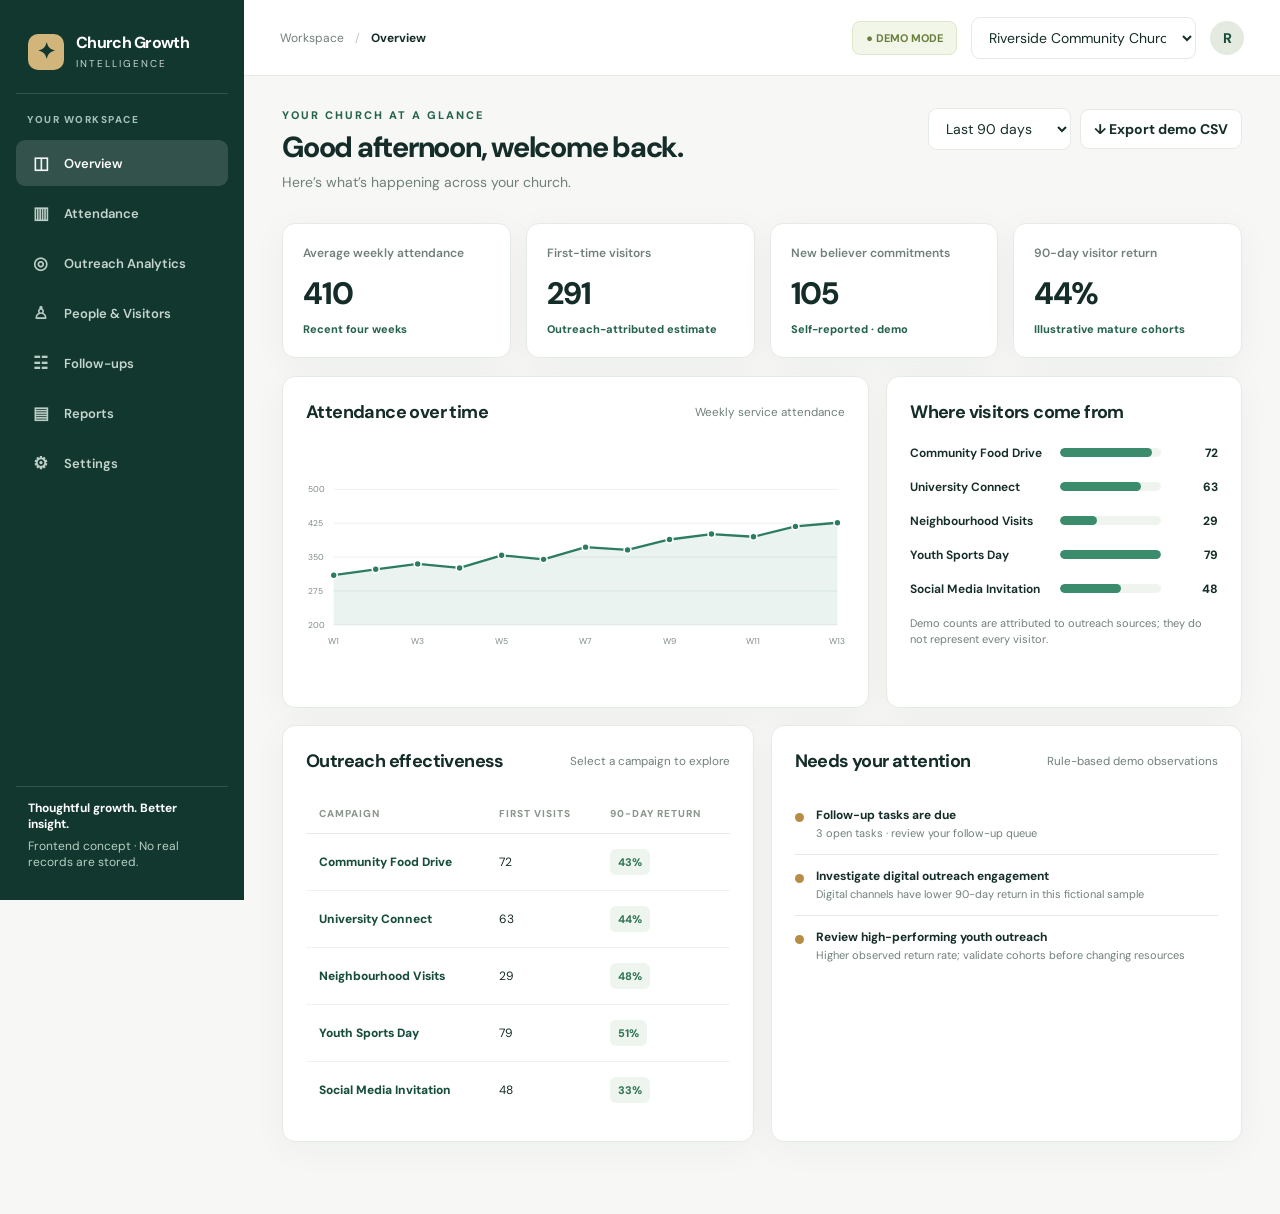
==== app.html @ 695e850a "Preserve interactive analytics dashboard at app.html before adding landing page" ====
<!doctype html><html lang="en"><head><meta charset="UTF-8"/><meta name="viewport" content="width=device-width,initial-scale=1"/><title>Church Growth Intelligence — Frontend Prototype</title><style>
@import url('https://fonts.googleapis.com/css2?family=DM+Sans:wght@400;500;600;700;800&family=DM+Serif+Display&display=swap');
:root{--bg:#f7f8f5;--paper:#fff;--ink:#152d29;--muted:#708078;--forest:#174d3c;--forest2:#26634e;--gold:#b78c46;--line:#e4ebe5;--soft:#eff5ef;--rose:#b15d50;--blue:#426e8a;--shadow:0 7px 35px rgba(17,46,36,.045)}*{box-sizing:border-box}body{margin:0;background:var(--bg);color:var(--ink);font:14px 'DM Sans',Arial,sans-serif}button,input,select{font:inherit}button{cursor:pointer}a{text-decoration:none;color:inherit}.app{display:flex;min-height:100vh}.sidebar{width:244px;position:fixed;inset:0 auto 0 0;background:#12372f;color:white;padding:26px 16px;display:flex;flex-direction:column;z-index:10}.brand{display:flex;align-items:center;gap:12px;padding:6px 12px 22px;border-bottom:1px solid #ffffff22}.brandmark{width:36px;height:36px;border-radius:10px;background:#d1b57b;color:#12372f;display:grid;place-items:center;font-size:22px;font-weight:700}.brand b{display:block;font-size:16px;letter-spacing:-.7px}.brand small{font-size:10px;letter-spacing:2px;color:#c7d5ce}.workspace{padding:19px 11px 14px;color:#a5c0b6;font-size:10px;letter-spacing:1.5px;font-weight:800}.nav{display:flex;flex-direction:column;gap:4px}.nav button{width:100%;border:0;background:transparent;text-align:left;padding:12px 14px;color:#c5d5cd;border-radius:9px;display:flex;align-items:center;gap:13px;font-weight:600;font-size:13px}.nav button:hover{background:#ffffff12;color:white}.nav button.active{background:#ffffff22;color:#fff}.glyph{font-size:17px;width:21px;text-align:center;opacity:.95}.sidebar-bottom{margin-top:auto;padding:13px 12px 4px;border-top:1px solid #ffffff22;font-size:12px;color:#b8cfc2}.sidebar-bottom strong{display:block;color:#fff;margin-bottom:6px}.main{margin-left:244px;min-width:0;width:calc(100% - 244px)}.topbar{height:76px;background:#fff;border-bottom:1px solid var(--line);display:flex;justify-content:space-between;align-items:center;padding:0 36px;gap:16px;position:sticky;top:0;z-index:5}.crumb{color:var(--muted);font-size:12px}.crumb strong{color:var(--ink);font-weight:700}.topright{display:flex;align-items:center;gap:14px}.avatar{width:34px;height:34px;border-radius:50%;background:#e4eadf;display:grid;place-items:center;font-weight:800;color:var(--forest)}.select,.btn,.input{border:1px solid var(--line);background:#fff;border-radius:9px;padding:10px 13px;color:var(--ink);outline:none}.select{max-width:225px;min-width:140px}.btn{display:inline-flex;gap:8px;align-items:center;justify-content:center;font-weight:700;white-space:nowrap}.btn:hover{border-color:#9cbcac}.btn.primary{background:var(--forest);color:white;border-color:var(--forest)}.btn.primary:hover{background:#226147}.btn.ghost{background:var(--soft)}.content{max-width:1550px;margin:auto;padding:32px 38px 55px}.page-head{display:flex;justify-content:space-between;align-items:flex-start;gap:16px;margin-bottom:24px}.eyebrow{color:var(--forest2);font-size:11px;letter-spacing:2px;font-weight:800;text-transform:uppercase;margin-bottom:6px}h1{font-size:29px;letter-spacing:-1.25px;margin:0 0 6px;font-weight:800}h2{font-size:18px;letter-spacing:-.6px;margin:0}h3{font-size:14px;margin:0}p{color:var(--muted);line-height:1.55;margin:5px 0}.serif{font-family:'DM Serif Display',Georgia,serif;font-weight:400}.controls{display:flex;gap:9px;flex-wrap:wrap;align-items:center}.demo{background:#f2f6e9;border:1px solid #dce8c8;color:#687e3a;padding:9px 13px;border-radius:8px;font-size:11px;font-weight:700}.stats{display:grid;grid-template-columns:repeat(4,minmax(0,1fr));gap:15px;margin-bottom:18px}.stat,.panel{background:white;border:1px solid var(--line);border-radius:13px;box-shadow:var(--shadow)}.stat{padding:21px 20px;min-height:135px}.stat .label{color:var(--muted);font-size:12px;font-weight:600}.stat .value{font-size:31px;font-weight:800;letter-spacing:-1.1px;margin:12px 0 8px}.stat .trend{color:var(--forest2);font-size:11px;font-weight:800}.panel{padding:23px;margin-bottom:17px;min-width:0}.panel-head{display:flex;align-items:center;justify-content:space-between;gap:10px;margin-bottom:21px}.panel-head small{color:var(--muted)}.grid-2{display:grid;grid-template-columns:1.65fr 1fr;gap:17px}.grid-even{display:grid;grid-template-columns:1fr 1fr;gap:17px}.chart svg{width:100%;height:235px;overflow:visible}.chart .gridline{stroke:#e6ede7;stroke-width:1}.chart text{font:11px 'DM Sans',sans-serif;fill:#7e8b83}.chart .line{stroke:#2c7c61;stroke-width:3;fill:none;stroke-linecap:round;stroke-linejoin:round}.chart .area{fill:#5fa283;fill-opacity:.13}.barrow{display:flex;align-items:center;gap:15px;margin:18px 0}.barlabel{width:135px;font-size:12px;font-weight:650}.bartrack{flex:1;background:#f0f4ef;height:9px;border-radius:20px;overflow:hidden}.barfill{height:100%;background:#3b8b6d;border-radius:20px}.barvalue{width:42px;text-align:right;font-weight:750;font-size:12px}.tag{display:inline-flex;align-items:center;background:#edf5ee;color:#2f7253;font-size:11px;font-weight:750;border-radius:6px;padding:6px 8px}.tag.gold{color:#90682c;background:#faf1df}.tag.red{color:#a25246;background:#fbece8}.tag.blue{color:#4d7095;background:#eef3f8}.note{font-size:11px;color:var(--muted);line-height:1.5}.divider{border-bottom:1px solid var(--line);margin:14px 0}.attention{display:flex;align-items:flex-start;gap:12px;padding:13px 0;border-bottom:1px solid var(--line)}.attention:last-child{border-bottom:0}.dot{width:9px;height:9px;border-radius:50%;background:var(--gold);margin-top:6px;flex:none}.attention strong{display:block;font-size:12px}.attention small{color:var(--muted);font-size:11px}.table-wrap{overflow-x:auto}table{width:100%;border-collapse:collapse;white-space:nowrap;text-align:left}th{font-size:10px;text-transform:uppercase;letter-spacing:1px;color:#89968d;font-weight:800;border-bottom:1px solid var(--line);padding:13px 13px}td{padding:15px 13px;border-bottom:1px solid #f0f2ef;font-size:12px}tr:last-child td{border-bottom:none}.tlink{font-weight:800;color:var(--forest);cursor:pointer}.muted{color:var(--muted)}.lead{font-size:13px}.filters{display:flex;gap:10px;margin-bottom:18px;flex-wrap:wrap}.filters input{min-width:240px}.pill-nav{display:flex;gap:6px;flex-wrap:wrap}.pill{padding:8px 11px;border:1px solid var(--line);border-radius:7px;background:#fff;font-size:12px;font-weight:700}.pill.active{background:var(--forest);color:#fff}.funnel{display:grid;grid-template-columns:repeat(4,1fr);gap:9px}.fstep{padding:19px 12px;background:#f4f8f4;border-radius:11px;text-align:center;border-bottom:3px solid #2d785b}.fstep strong{font-size:23px;display:block}.fstep small{font-size:10px;color:var(--muted)}.substat{display:grid;grid-template-columns:repeat(3,1fr);gap:13px}.substat .stat{min-height:106px}.substat .value{font-size:24px}.task{display:flex;gap:14px;align-items:center;border-bottom:1px solid var(--line);padding:16px 0}.task:last-child{border:0}.task input{accent-color:var(--forest);width:17px;height:17px}.task strong{display:block;font-size:13px}.task small{color:var(--muted);display:block;margin-top:4px}.task .tag{margin-left:auto}.modal-back{position:fixed;inset:0;background:#0a1b16a8;z-index:30;display:grid;place-items:center;padding:20px}.modal{background:#fff;width:min(510px,100%);padding:28px;border-radius:16px;box-shadow:0 18px 100px #0003}.modal-head{display:flex;justify-content:space-between;align-items:center}.form-grid{display:grid;grid-template-columns:1fr 1fr;gap:12px;margin:20px 0}.field{display:flex;flex-direction:column;gap:6px;font-size:12px;font-weight:750}.field.full{grid-column:1/-1}.field input,.field select{width:100%;min-width:0}.modal-actions{display:flex;justify-content:flex-end;gap:8px}.toast{position:fixed;bottom:24px;right:24px;background:#153f32;color:white;padding:14px 20px;border-radius:10px;z-index:100;box-shadow:0 9px 30px #0002}.menu-toggle{display:none}.shade{display:none}.empty{padding:36px;text-align:center;color:var(--muted);background:#fafcf9;border-radius:10px} .threecol{display:grid;grid-template-columns:repeat(3,1fr);gap:13px}.roles td,.roles th{white-space:normal}.section-spacer{height:7px}@media(max-width:1200px){.stats{grid-template-columns:repeat(2,minmax(0,1fr))}.grid-2{grid-template-columns:1fr}.content{padding:26px}.topbar{padding:0 26px}}@media(max-width:760px){.sidebar{transform:translateX(-100%);transition:transform .2s}.sidebar.open{transform:translateX(0)}.shade.open{display:block;position:fixed;inset:0;background:#0008;z-index:9}.main{margin-left:0;width:100%}.menu-toggle{display:inline-flex}.topbar{padding:0 16px;height:65px}.topright{gap:7px}.topright .avatar{display:none}.select{max-width:150px;min-width:0;font-size:11px}.content{padding:22px 16px}.page-head{flex-direction:column}.grid-even,.threecol{grid-template-columns:1fr}.stats{gap:10px}.stat{padding:15px;min-height:118px}.stat .value{font-size:25px}.funnel{grid-template-columns:repeat(2,1fr)}.form-grid{grid-template-columns:1fr}.field.full{grid-column:auto}.panel{padding:17px}}
</style></head><body><div id="app"></div><script>
const routes=[['dashboard','◫','Overview'],['attendance','▥','Attendance'],['outreach','◎','Outreach Analytics'],['people','♙','People & Visitors'],['follow-ups','☷','Follow-ups'],['reports','▤','Reports'],['settings','⚙','Settings']];
const seeds={riverside:{name:'Riverside Community Church',short:'Riverside',scale:1,attendance:[310,323,335,326,354,345,372,366,389,401,395,418,426],campaigns:[['Community Food Drive','Community',520,72,27,46,31,850],['University Connect','Campus',410,63,22,39,28,540],['Neighbourhood Visits','Door-to-door',260,29,11,20,14,300],['Youth Sports Day','Youth',490,79,31,57,40,710],['Social Media Invitation','Digital',1400,48,14,26,16,220]]},grace:{name:'Grace Fellowship',short:'Grace',scale:.64,attendance:[188,194,205,199,217,224,229,218,240,250,244,268,271],campaigns:[['Family Fun Weekend','Community',320,46,17,30,22,410],['Student Welcome','Campus',280,39,12,24,17,300],['Home Visits','Door-to-door',180,20,7,16,10,180],['Community Soccer','Youth',360,55,19,39,27,500],['Online Invitations','Digital',900,30,9,17,11,120]]}};
const state={church:'riverside',page:'dashboard',range:'90d',q:'',status:'All',channel:'All',sort:'first',modal:null,detail:null,sidebar:false,added:{riverside:[],grace:[]},tasks:{riverside:[['Call first-time visitors from Sunday','Pastoral care','Today',false],['Check in with Community Food Drive visitors','Outreach team','Overdue',false],['Arrange newcomer welcome lunch','Admin team','Tomorrow',false],['Update youth event follow-up notes','Youth team','Completed',true]],grace:[['Review new visitor cards','Welcome team','Today',false],['Schedule student follow-up','Youth team','Overdue',false],['Update community outreach report','Outreach team','Completed',true]]},entries:{riverside:[],grace:[]}};
function data(){return seeds[state.church]}function fmt(n){return Math.round(n).toLocaleString('en-US')}function pct(a,b){return b?Math.round(a/b*100):0}function camps(){return [...data().campaigns,...state.added[state.church]]}function kpis(){let c=camps(),m=state.range==='30d'?0.35:state.range==='12m'?3:1;return {avg:Math.round(data().attendance.slice(-4).reduce((a,b)=>a+b,0)/4)+state.entries[state.church].reduce((a,x)=>a+x.total,0),first:Math.round(c.reduce((s,x)=>s+x[3],0)*m),believers:Math.round(c.reduce((s,x)=>s+x[4],0)*m),ret:pct(c.reduce((s,x)=>s+x[6],0),c.reduce((s,x)=>s+x[3],0))}};
function el(tag,attrs={},txt=''){let o=document.createElement(tag);Object.assign(o,attrs);if(txt)o.textContent=txt;return o}function money(n){return '$'+fmt(n)}function notice(t){let n=el('div',{className:'toast'},t);document.body.append(n);setTimeout(()=>n.remove(),2900)}function go(p){state.page=p;state.q='';state.status='All';state.sidebar=false;history.replaceState({},'', '#/'+p);render();window.scrollTo(0,0)}function button(t,fn,cls=''){let b=el('button',{className:'btn '+cls},t);b.onclick=fn;return b}function card(title,inner,right=''){return `<section class="panel"><div class="panel-head"><h2>${title}</h2><small>${right}</small></div>${inner}</section>`}function toolbar(){return `<div class="controls"><select class="select" id="range"><option value="30d">Last 30 days</option><option value="90d">Last 90 days</option><option value="12m">Last 12 months</option></select><button class="btn" id="export">↓ Export demo CSV</button></div>`}function header(k,title,sub,buttons=''){return `<div class="page-head"><div><div class="eyebrow">${k}</div><h1>${title}</h1><p>${sub}</p></div>${buttons}</div>`}function stats(arr){return `<div class="stats">${arr.map(x=>`<div class="stat"><div class="label">${x[0]}</div><div class="value">${x[1]}</div><div class="trend">${x[2]}</div></div>`).join('')}</div>`}function table(headers,rows){return `<div class="table-wrap"><table><thead><tr>${headers.map(h=>`<th>${h}</th>`).join('')}</tr></thead><tbody>${rows.join('')}</tbody></table></div>`}function lineChart(vals){let W=700,H=226,left=36,right=10,top=18,bottom=32,min=Math.floor(Math.min(...vals)*.8/50)*50,max=Math.ceil(Math.max(...vals)*1.08/50)*50;let x=i=>left+i*(W-left-right)/(vals.length-1),y=v=>top+(max-v)/(max-min)*(H-top-bottom),pts=vals.map((v,i)=>`${x(i)},${y(v)}`).join(' '),area=`${left},${H-bottom} ${pts} ${x(vals.length-1)},${H-bottom}`;return `<div class="chart"><svg viewBox="0 0 ${W} ${H}" role="img" aria-label="Weekly attendance line chart">${[0,.25,.5,.75,1].map(t=>{let v=min+(max-min)*(1-t),yy=y(v);return `<line class="gridline" x1="36" y1="${yy}" x2="690" y2="${yy}"/><text x="2" y="${yy+4}">${fmt(v)}</text>`}).join('')}<polygon class="area" points="${area}"/><polyline class="line" points="${pts}"/>${vals.map((v,i)=>`<circle cx="${x(i)}" cy="${y(v)}" r="4.5" fill="#2c7c61" stroke="white" stroke-width="2"><title>Week ${i+1}: ${fmt(v)}</title></circle>`).join('')}${vals.map((_,i)=>i%2===0||i===vals.length-1?`<text x="${x(i)}" y="${H-7}" text-anchor="middle">W${i+1}</text>`:'').join('')}</svg></div>`}
function bars(rows,maxv){return rows.map(x=>`<div class="barrow"><span class="barlabel">${x[0]}</span><div class="bartrack"><div class="barfill" style="width:${100*x[1]/maxv}%"></div></div><span class="barvalue">${fmt(x[1])}</span></div>`).join('')}
function dashboard(){let k=kpis(),c=camps(),att=data().attendance;return header('Your church at a glance','Good afternoon, welcome back.','Here’s what’s happening across your church.',toolbar())+stats([['Average weekly attendance',fmt(k.avg),'Recent four weeks'],['First-time visitors',fmt(k.first),'Outreach-attributed estimate'],['New believer commitments',fmt(k.believers),'Self-reported · demo'],['90-day visitor return',k.ret+'%','Illustrative mature cohorts']])+`<div class="grid-2">${card('Attendance over time',lineChart(att), 'Weekly service attendance')}${card('Where visitors come from',bars(c.map(x=>[x[0],x[3]]),Math.max(...c.map(x=>x[3])))+'<p class="note">Demo counts are attributed to outreach sources; they do not represent every visitor.</p>')}</div><div class="grid-even">${card('Outreach effectiveness',table(['Campaign','First visits','90-day return'],c.map((x,i)=>`<tr><td><a href="#/outreach" class="tlink" data-campaign="${i}">${x[0]}</a></td><td>${x[3]}</td><td><span class="tag">${pct(x[6],x[3])}%</span></td></tr>`)),'Select a campaign to explore')}${card('Needs your attention',`<div class="attention"><span class="dot"></span><div><strong>Follow-up tasks are due</strong><small>${state.tasks[state.church].filter(x=>!x[3]).length} open tasks · review your follow-up queue</small></div></div><div class="attention"><span class="dot"></span><div><strong>Investigate digital outreach engagement</strong><small>Digital channels have lower 90-day return in this fictional sample</small></div></div><div class="attention"><span class="dot"></span><div><strong>Review high-performing youth outreach</strong><small>Higher observed return rate; validate cohorts before changing resources</small></div></div>`,'Rule-based demo observations')}</div>`}
function attendance(){let vals=data().attendance.concat(state.entries[state.church].map(x=>x.total)),k=kpis();return header('Services & participation','Attendance','Monitor services, first visits and return attendance.',`<div class="controls"><button class="btn primary" id="add-att">＋ Record attendance</button></div>`)+stats([['Average attendance',fmt(k.avg),'Four most recent weeks'],['Highest weekly attendance',fmt(Math.max(...vals)),'Recorded demo series'],['Services tracked',fmt(vals.length),'Weekly records'],['Last recorded',fmt(vals.at(-1)),'Most recent service']])+card('Weekly attendance',lineChart(vals),'Illustrative attendance records')+card('Service register',table(['Period','Total attendance','Record type'],vals.slice().reverse().map((n,i)=>`<tr><td>Week ${vals.length-i}</td><td><strong>${fmt(n)}</strong></td><td><span class="tag ${i<state.entries[state.church].length?'gold':''}">${i<state.entries[state.church].length?'Added in this session':'Demo fixture'}</span></td></tr>`)),'Recent weeks first')+`<p class="note">The attendance register is illustrative. Added records remain only in this browser session.</p>`}
function outreach(){let list=camps().map((x,i)=>({x,i})).filter(({x})=>(state.channel==='All'||x[1]===state.channel)&&x[0].toLowerCase().includes(state.q.toLowerCase()));list.sort((a,b)=>state.sort==='return'?pct(b.x[6],b.x[3])-pct(a.x[6],a.x[3]):state.sort==='name'?a.x[0].localeCompare(b.x[0]):b.x[3]-a.x[3]);let c=camps();return header('Mission impact','Outreach Analytics','Understand where first visits originate—and what happens afterwards.',`<div class="controls"><button class="btn primary" id="add-out">＋ New outreach</button></div>`)+stats([['Outreach campaigns',c.length,'Recorded in demo'],['People reached',fmt(c.reduce((a,x)=>a+x[2],0)),'Not unique individuals'],['Attributed first visits',fmt(c.reduce((a,x)=>a+x[3],0)),'Source linked'],['Observed 90-day return',pct(c.reduce((a,x)=>a+x[6],0),c.reduce((a,x)=>a+x[3],0))+'%','Illustrative mature cohorts']])+`<div class="grid-2">${card('First visits by outreach',bars(c.map(x=>[x[0],x[3]]),Math.max(...c.map(x=>x[3]))),'Attributed first visits')}${card('The journey from outreach',`<div class="funnel"><div class="fstep"><strong>${fmt(c.reduce((s,x)=>s+x[2],0))}</strong><small>People reached</small></div><div class="fstep"><strong>${fmt(c.reduce((s,x)=>s+x[3],0))}</strong><small>First visits</small></div><div class="fstep"><strong>${fmt(c.reduce((s,x)=>s+x[4],0))}</strong><small>Commitments</small></div><div class="fstep"><strong>${fmt(c.reduce((s,x)=>s+x[6],0))}</strong><small>90-day return</small></div></div><p class="note" style="margin-top:17px">These are distinct measures. Self-reported commitments and return attendance are not assumed to be a single linear conversion funnel.</p>`,'Illustrative observations')}</div><section class="panel"><div class="panel-head"><h2>Compare campaigns</h2><small>Click a campaign for details</small></div><div class="filters"><input class="input" placeholder="Search campaigns..." id="q" value="${state.q}"/><select class="select" id="channel"><option>All</option>${[...new Set(c.map(x=>x[1]))].map(x=>`<option ${state.channel===x?'selected':''}>${x}</option>`).join('')}</select><select class="select" id="sort"><option value="first" ${state.sort==='first'?'selected':''}>Most first visits</option><option value="return" ${state.sort==='return'?'selected':''}>Highest return rate</option><option value="name" ${state.sort==='name'?'selected':''}>Campaign name</option></select></div>${table(['Campaign','Channel','Reached','First visits','Commitments','30-day return','90-day return','Spend'],list.map(({x,i})=>`<tr><td><a href="#/outreach" class="tlink" data-campaign="${i}">${x[0]}</a></td><td>${x[1]}</td><td>${fmt(x[2])}</td><td>${x[3]}</td><td>${x[4]}</td><td>${pct(x[5],x[3])}%</td><td><span class="tag">${pct(x[6],x[3])}%</span></td><td>${money(x[7])}</td></tr>`))}</section><p class="note">Attribution is based on reported campaign source. Return rates divide recorded returns by first visits in a sufficiently mature cohort; these demo figures do not establish causation.</p>`}
function people(){let n=Math.round(26*data().scale),rows=Array.from({length:n},(_,i)=>({id:`VIS-${state.church==='riverside'?'R':'G'}-${String(i+1).padStart(3,'0')}`,source:camps()[i%camps().length][0],status:['First visit','Returned','In follow-up','Connected'][i%4],visit:`Week ${13-(i%12)}`})).filter(x=>(state.status==='All'||x.status===state.status)&&(x.id+' '+x.source).toLowerCase().includes(state.q.toLowerCase()));return header('Visitor journeys','People & Visitors','Follow engagement journeys without losing sight of individual privacy.')+`<div class="panel" style="background:#f4f9f3"><h3>Privacy-first demo</h3><p>All identifiers below are fictitious. Religious beliefs and commitments are sensitive personal data. Real records will require consent, access controls, deletion rules and secure tenancy before launch.</p></div>`+stats([['Visitor profiles',n,'Pseudonymous demo records'],['First visits',Math.ceil(n/4),'Beginning journey'],['In follow-up',Math.floor(n/4),'Active care workflow'],['Connected',Math.floor(n/4),'Ongoing engagement']])+`<section class="panel"><div class="panel-head"><h2>Visitor journey records</h2><small>Fictional, pseudonymous data</small></div><div class="filters"><input id="q" class="input" placeholder="Search ID or source..." value="${state.q}"/><select id="status" class="select">${['All','First visit','Returned','In follow-up','Connected'].map(x=>`<option ${state.status===x?'selected':''}>${x}</option>`).join('')}</select></div>${rows.length?table(['Visitor ID','First connection','Stage','Last engagement'],rows.map(x=>`<tr><td class="tlink">${x.id}</td><td>${x.source}</td><td><span class="tag ${x.status==='First visit'?'gold':x.status==='In follow-up'?'blue':''}">${x.status}</span></td><td>${x.visit}</td></tr>`)):'<div class="empty">No demo visitors match your filters.</div>'}</section>`}
function followups(){let t=state.tasks[state.church],items=t.map((x,i)=>({x,i})).filter(({x})=>state.status==='All'||(state.status==='Open'&&!x[3])||(state.status==='Completed'&&x[3])||(state.status==='Overdue'&&x[2]==='Overdue'&&!x[3]));return header('Pastoral care','Follow-ups','Coordinate next steps for visitors and outreach connections.',`<button class="btn primary" id="add-task">＋ Add follow-up</button>`)+stats([['All tasks',t.length,'This church'],['Open tasks',t.filter(x=>!x[3]).length,'Requires attention'],['Overdue',t.filter(x=>!x[3]&&x[2]==='Overdue').length,'Past due'],['Completed',t.filter(x=>x[3]).length,'This session']])+`<section class="panel"><div class="panel-head"><h2>Follow-up queue</h2><small>Changes are local demo state</small></div><div class="filters"><div class="pill-nav">${['All','Open','Overdue','Completed'].map(x=>`<button class="pill ${state.status===x?'active':''}" data-status="${x}">${x}</button>`).join('')}</div></div>${items.length?items.map(({x,i})=>`<div class="task"><input type="checkbox" data-task="${i}" ${x[3]?'checked':''} aria-label="Mark ${x[0]} complete"/><div style="flex:1"><strong style="${x[3]?'text-decoration:line-through;color:#83918a':''}">${x[0]}</strong><small>${x[1]} · ${x[2]}</small></div><span class="tag ${x[3]?'':x[2]==='Overdue'?'red':'gold'}">${x[3]?'Done':x[2]}</span></div>`).join(''):'<div class="empty">No tasks match the current filter.</div>'}</section>`}
function reports(){let k=kpis(),c=camps();return header('Management intelligence','Reports','Clear summaries for church leadership and outreach teams.',toolbar())+`<div class="grid-even">${card('Executive summary',`<div class="eyebrow">Demo report · ${data().short}</div><h2 class="serif" style="font-size:25px;margin:13px 0">Growth and engagement overview</h2><p class="lead">Recent average attendance is <strong>${fmt(k.avg)}</strong>. The selected sample records show <strong>${fmt(k.first)}</strong> attributed first visits and <strong>${fmt(k.believers)}</strong> self-reported commitments. Observed 90-day return stands at <strong>${k.ret}%</strong> in the illustrative mature cohort.</p><div class="divider"></div><p>Interpretation: Youth and community outreach show stronger observed return rates in the example. Check cohort maturity, audience composition and data quality before reprioritising resources.</p><p class="note">This is a template-generated summary, not AI-generated analysis or real pastoral advice.</p>`,'Illustrative')}${card('Available reports',`<div class="attention"><span class="dot"></span><div><strong>Attendance Trends</strong><small>Weekly activity and service participation</small></div></div><div class="attention"><span class="dot"></span><div><strong>Outreach Performance</strong><small>Sources, first visits and observed return</small></div></div><div class="attention"><span class="dot"></span><div><strong>Visitor Journey</strong><small>Stages and follow-up workload</small></div></div><button class="btn primary" id="export-report" style="margin-top:15px">↓ Export summary CSV</button>`,'CSV sample')}</div>${card('Metric definitions',table(['Metric','Definition'],[['Average weekly attendance','Average total attendees for last four recorded service weeks'],['Attributed first visits','Visitors who identified a recorded outreach source'],['Self-reported commitments','Faith commitments recorded voluntarily (illustrative demo)'],['90-day return rate','First visitors who returned within 90 days, divided by eligible first-visit cohort']].map(x=>`<tr><td><strong>${x[0]}</strong></td><td style="white-space:normal">${x[1]}</td></tr>`)),'Definitions before decisions')}`}
function settings(){return header('Workspace administration','Church Settings','A preview of how independent churches will manage their workspace.')+`<div class="grid-even">${card('Church profile',`<div class="field"><label>Church name</label><input class="input" value="${data().name}" disabled/></div><div class="divider"></div><div class="field"><label>Workspace</label><input class="input" value="${state.church}" disabled/></div><p class="note" style="margin-top:15px">Demo church identities only. Workspace configuration will be editable after the real backend is built.</p>`,'Demo profile')}${card('Account readiness',`<div class="attention"><span class="dot"></span><div><strong>Secure church sign-in</strong><small>Planned: identity and authentication</small></div></div><div class="attention"><span class="dot"></span><div><strong>Subscription and billing</strong><small>Planned: plans, receipts and payment handling</small></div></div><div class="attention"><span class="dot"></span><div><strong>Data privacy and isolation</strong><small>Planned: server-enforced permissions and tenant boundaries</small></div></div>`,'Not yet implemented')}</div>${card('Proposed church roles',table(['Role','Attendance','Outreach','Follow-ups','Manage workspace'],[['Church Admin','Full','Full','Full','Yes'],['Outreach Lead','View','Edit','Manage own','No'],['Attendance Clerk','Edit','View','View limited','No'],['Care Coordinator','View','View','Manage assigned','No']].map(x=>`<tr>${x.map(c=>`<td>${c}</td>`).join('')}</tr>`)),'Illustrative permissions — not enforced in this prototype')}`}
function csv(name,rows){let text=rows.map(r=>r.map(v=>'"'+String(v).replaceAll('"','""')+'"').join(',')).join('\n');let a=el('a',{href:URL.createObjectURL(new Blob([text],{type:'text/csv'})),download:name});a.click();setTimeout(()=>URL.revokeObjectURL(a.href),300);notice('Sample CSV exported')}function exportData(){let c=camps();csv(`outreach-demo-${state.church}.csv`,[['Campaign','Channel','People reached','Attributed first visits','Commitments','30d returned','90d returned','Demo spend'],...c])}
function modal(title,fields,submit){let cover=el('div',{className:'modal-back'}),box=el('div',{className:'modal'});box.innerHTML=`<div class="modal-head"><h2>${title}</h2><button class="btn" id="close">✕</button></div><form id="mform"><div class="form-grid">${fields.map(f=>`<label class="field ${f.full?'full':''}">${f.label}<input class="input" name="${f.key}" type="${f.type||'text'}" placeholder="${f.placeholder||''}" ${f.min!==undefined?`min="${f.min}"`:''} required/></label>`).join('')}</div><div class="modal-actions"><button type="button" class="btn" id="cancel">Cancel</button><button class="btn primary" type="submit">Save demo record</button></div></form>`;cover.append(box);document.body.append(cover);let close=()=>cover.remove();box.querySelector('#close').onclick=close;box.querySelector('#cancel').onclick=close;cover.onclick=e=>{if(e.target===cover)close()};box.querySelector('#mform').onsubmit=e=>{e.preventDefault();let v=Object.fromEntries(new FormData(e.target));if(submit(v)!==false){close();render();notice('Saved in this browser session (demo only)')}}}
function setup(){let app=document.getElementById('app'),d=data();app.innerHTML=`<div class="shade ${state.sidebar?'open':''}" id="shade"></div><div class="app"><aside class="sidebar ${state.sidebar?'open':''}"><div class="brand"><div class="brandmark">✦</div><div><b>Church Growth</b><small>INTELLIGENCE</small></div></div><div class="workspace">YOUR WORKSPACE</div><nav class="nav">${routes.map(x=>`<button class="${state.page===x[0]?'active':''}" data-nav="${x[0]}"><span class="glyph">${x[1]}</span>${x[2]}</button>`).join('')}</nav><div class="sidebar-bottom"><strong>Thoughtful growth. Better insight.</strong>Frontend concept · No real records are stored.</div></aside><main class="main"><div class="topbar"><div style="display:flex;align-items:center;gap:13px"><button class="btn menu-toggle" id="mobile-menu">☰</button><span class="crumb">Workspace <span style="padding:0 8px;color:#bdc8bf">/</span> <strong>${routes.find(x=>x[0]===state.page)?.[2]}</strong></span></div><div class="topright"><span class="demo">● DEMO MODE</span><select class="select" id="church"><option value="riverside">Riverside Community Church</option><option value="grace">Grace Fellowship</option></select><div class="avatar">${d.short[0]}</div></div></div><div class="content" id="page"></div></main></div>`;app.querySelector('#church').value=state.church;app.querySelector('#church').onchange=e=>{state.church=e.target.value;state.q='';state.status='All';render()};app.querySelectorAll('[data-nav]').forEach(n=>n.onclick=()=>go(n.dataset.nav));app.querySelector('#mobile-menu').onclick=()=>{state.sidebar=!state.sidebar;setup()};app.querySelector('#shade').onclick=()=>{state.sidebar=false;setup()};let views={dashboard,attendance,outreach,people,'follow-ups':followups,reports,settings};app.querySelector('#page').innerHTML=views[state.page]();let range=app.querySelector('#range');if(range){range.value=state.range;range.onchange=e=>{state.range=e.target.value;render()}}let ex=app.querySelector('#export');if(ex)ex.onclick=exportData;app.querySelectorAll('[data-campaign]').forEach(x=>x.onclick=e=>{e.preventDefault();let c=camps()[+x.dataset.campaign];modal('Campaign details — '+c[0],[{label:'Campaign',key:'c',placeholder:c[0],full:true}],()=>false);document.querySelector('.modal .form-grid').innerHTML=`<div class="funnel" style="grid-column:1/-1"><div class="fstep"><strong>${c[2]}</strong><small>People reached</small></div><div class="fstep"><strong>${c[3]}</strong><small>First visits</small></div><div class="fstep"><strong>${c[4]}</strong><small>Commitments</small></div><div class="fstep"><strong>${c[6]}</strong><small>90d returns</small></div></div><div style="grid-column:1/-1"><p>Source: <b>${c[1]}</b> · Recorded spending: <b>${money(c[7])}</b></p><p>Observed 90-day return: <b>${pct(c[6],c[3])}%</b> of source-attributed first visits. Review comparable cohorts before adjusting programme investment.</p></div>`;document.querySelector('#mform button[type=submit]').style.display='none'});let q=app.querySelector('#q');if(q)q.oninput=e=>{let pos=e.target.selectionStart;state.q=e.target.value;setup();let input=document.querySelector('#q');input?.focus();input?.setSelectionRange(pos,pos)};let channel=app.querySelector('#channel');if(channel)channel.onchange=e=>{state.channel=e.target.value;setup()};let sort=app.querySelector('#sort');if(sort)sort.onchange=e=>{state.sort=e.target.value;setup()};let status=app.querySelector('#status');if(status)status.onchange=e=>{state.status=e.target.value;setup()};app.querySelectorAll('[data-status]').forEach(x=>x.onclick=()=>{state.status=x.dataset.status;setup()});app.querySelectorAll('[data-task]').forEach(x=>x.onchange=e=>{state.tasks[state.church][+x.dataset.task][3]=e.target.checked;setup();notice('Follow-up updated (demo)')});let addA=app.querySelector('#add-att');if(addA)addA.onclick=()=>modal('Record service attendance',[{key:'service',label:'Service name',placeholder:'Sunday service',full:true},{key:'date',label:'Service date',type:'date'},{key:'total',label:'Total attendance',type:'number',min:0}],v=>{let n=Number(v.total);if(!Number.isFinite(n)||n<0)return false;state.entries[state.church].push({total:n,date:v.date,name:v.service})});let addO=app.querySelector('#add-out');if(addO)addO.onclick=()=>modal('Create outreach campaign',[{key:'title',label:'Campaign name',placeholder:'Community gathering',full:true},{key:'channel',label:'Outreach channel',placeholder:'Community'},{key:'reached',label:'People reached',type:'number',min:0}],v=>{state.added[state.church].push([v.title,v.channel,Number(v.reached),0,0,0,0,0])});let addT=app.querySelector('#add-task');if(addT)addT.onclick=()=>modal('New follow-up task',[{key:'task',label:'Task description',placeholder:'Call new visitors',full:true},{key:'person',label:'Assigned team',placeholder:'Welcome team'}],v=>{state.tasks[state.church].unshift([v.task,v.person,'Today',false])});let rep=app.querySelector('#export-report');if(rep)rep.onclick=()=>{let k=kpis();csv(`executive-summary-demo-${state.church}.csv`,[['Metric','Value'],['Average attendance',k.avg],['Attributed first visits',k.first],['Commitments',k.believers],['90d visitor return',k.ret+'%']])};}
function render(){setup()}window.addEventListener('hashchange',()=>{let page=location.hash.split('/')[1];if(routes.some(x=>x[0]===page)&&state.page!==page)go(page)});let initial=location.hash.split('/')[1];if(routes.some(x=>x[0]===initial))state.page=initial;render();
</script></body></html>
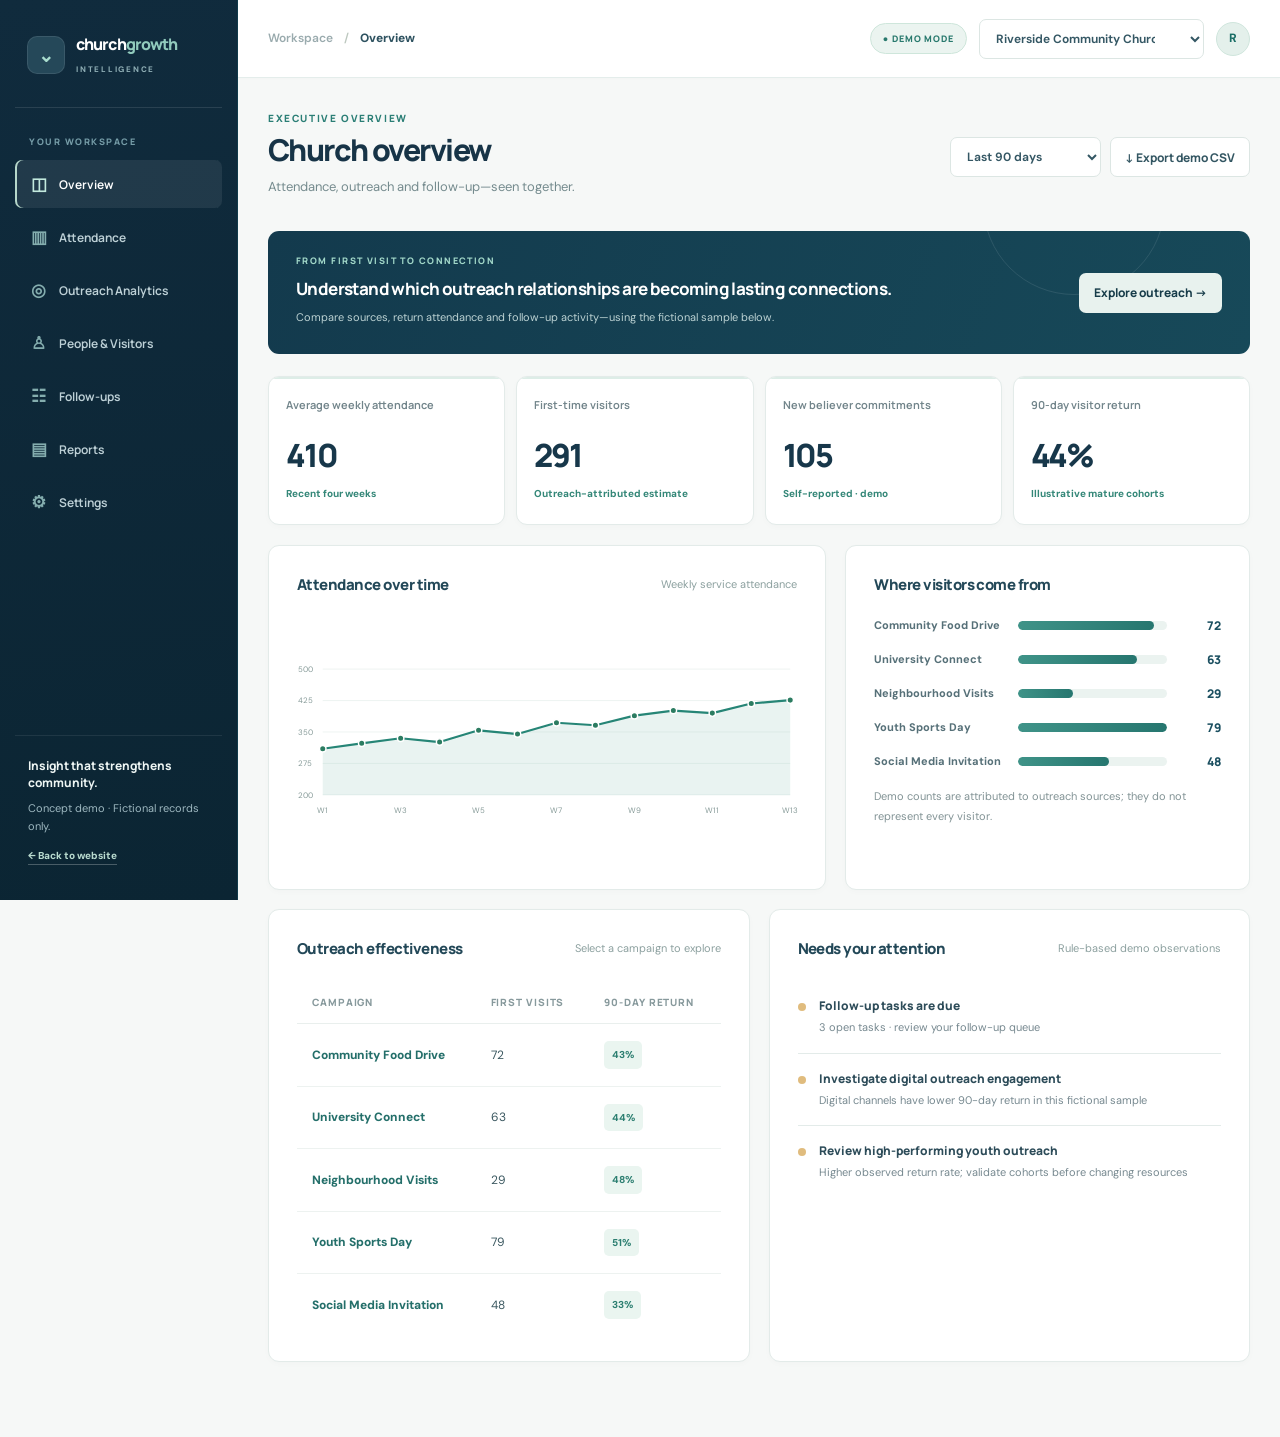
==== commit 363e1409: "Unify church analytics dashboard with Nord design system and clearer ministry insights" ====
--- a/app.html
+++ b/app.html
@@ -1,6 +1,145 @@
-<!doctype html><html lang="en"><head><meta charset="UTF-8"/><meta name="viewport" content="width=device-width,initial-scale=1"/><title>Church Growth Intelligence — Frontend Prototype</title><style>
-@import url('https://fonts.googleapis.com/css2?family=DM+Sans:wght@400;500;600;700;800&family=DM+Serif+Display&display=swap');
+<!doctype html><html lang="en"><head><meta charset="UTF-8"/><meta name="viewport" content="width=device-width,initial-scale=1"/><title>Church Growth Intelligence — Interactive Church Analytics Demo</title><style>
+@import url('https://fonts.googleapis.com/css2?family=DM+Sans:wght@400;500;600;700;800&family=Manrope:wght@400;500;600;700;800&display=swap');
 :root{--bg:#f7f8f5;--paper:#fff;--ink:#152d29;--muted:#708078;--forest:#174d3c;--forest2:#26634e;--gold:#b78c46;--line:#e4ebe5;--soft:#eff5ef;--rose:#b15d50;--blue:#426e8a;--shadow:0 7px 35px rgba(17,46,36,.045)}*{box-sizing:border-box}body{margin:0;background:var(--bg);color:var(--ink);font:14px 'DM Sans',Arial,sans-serif}button,input,select{font:inherit}button{cursor:pointer}a{text-decoration:none;color:inherit}.app{display:flex;min-height:100vh}.sidebar{width:244px;position:fixed;inset:0 auto 0 0;background:#12372f;color:white;padding:26px 16px;display:flex;flex-direction:column;z-index:10}.brand{display:flex;align-items:center;gap:12px;padding:6px 12px 22px;border-bottom:1px solid #ffffff22}.brandmark{width:36px;height:36px;border-radius:10px;background:#d1b57b;color:#12372f;display:grid;place-items:center;font-size:22px;font-weight:700}.brand b{display:block;font-size:16px;letter-spacing:-.7px}.brand small{font-size:10px;letter-spacing:2px;color:#c7d5ce}.workspace{padding:19px 11px 14px;color:#a5c0b6;font-size:10px;letter-spacing:1.5px;font-weight:800}.nav{display:flex;flex-direction:column;gap:4px}.nav button{width:100%;border:0;background:transparent;text-align:left;padding:12px 14px;color:#c5d5cd;border-radius:9px;display:flex;align-items:center;gap:13px;font-weight:600;font-size:13px}.nav button:hover{background:#ffffff12;color:white}.nav button.active{background:#ffffff22;color:#fff}.glyph{font-size:17px;width:21px;text-align:center;opacity:.95}.sidebar-bottom{margin-top:auto;padding:13px 12px 4px;border-top:1px solid #ffffff22;font-size:12px;color:#b8cfc2}.sidebar-bottom strong{display:block;color:#fff;margin-bottom:6px}.main{margin-left:244px;min-width:0;width:calc(100% - 244px)}.topbar{height:76px;background:#fff;border-bottom:1px solid var(--line);display:flex;justify-content:space-between;align-items:center;padding:0 36px;gap:16px;position:sticky;top:0;z-index:5}.crumb{color:var(--muted);font-size:12px}.crumb strong{color:var(--ink);font-weight:700}.topright{display:flex;align-items:center;gap:14px}.avatar{width:34px;height:34px;border-radius:50%;background:#e4eadf;display:grid;place-items:center;font-weight:800;color:var(--forest)}.select,.btn,.input{border:1px solid var(--line);background:#fff;border-radius:9px;padding:10px 13px;color:var(--ink);outline:none}.select{max-width:225px;min-width:140px}.btn{display:inline-flex;gap:8px;align-items:center;justify-content:center;font-weight:700;white-space:nowrap}.btn:hover{border-color:#9cbcac}.btn.primary{background:var(--forest);color:white;border-color:var(--forest)}.btn.primary:hover{background:#226147}.btn.ghost{background:var(--soft)}.content{max-width:1550px;margin:auto;padding:32px 38px 55px}.page-head{display:flex;justify-content:space-between;align-items:flex-start;gap:16px;margin-bottom:24px}.eyebrow{color:var(--forest2);font-size:11px;letter-spacing:2px;font-weight:800;text-transform:uppercase;margin-bottom:6px}h1{font-size:29px;letter-spacing:-1.25px;margin:0 0 6px;font-weight:800}h2{font-size:18px;letter-spacing:-.6px;margin:0}h3{font-size:14px;margin:0}p{color:var(--muted);line-height:1.55;margin:5px 0}.serif{font-family:'DM Serif Display',Georgia,serif;font-weight:400}.controls{display:flex;gap:9px;flex-wrap:wrap;align-items:center}.demo{background:#f2f6e9;border:1px solid #dce8c8;color:#687e3a;padding:9px 13px;border-radius:8px;font-size:11px;font-weight:700}.stats{display:grid;grid-template-columns:repeat(4,minmax(0,1fr));gap:15px;margin-bottom:18px}.stat,.panel{background:white;border:1px solid var(--line);border-radius:13px;box-shadow:var(--shadow)}.stat{padding:21px 20px;min-height:135px}.stat .label{color:var(--muted);font-size:12px;font-weight:600}.stat .value{font-size:31px;font-weight:800;letter-spacing:-1.1px;margin:12px 0 8px}.stat .trend{color:var(--forest2);font-size:11px;font-weight:800}.panel{padding:23px;margin-bottom:17px;min-width:0}.panel-head{display:flex;align-items:center;justify-content:space-between;gap:10px;margin-bottom:21px}.panel-head small{color:var(--muted)}.grid-2{display:grid;grid-template-columns:1.65fr 1fr;gap:17px}.grid-even{display:grid;grid-template-columns:1fr 1fr;gap:17px}.chart svg{width:100%;height:235px;overflow:visible}.chart .gridline{stroke:#e6ede7;stroke-width:1}.chart text{font:11px 'DM Sans',sans-serif;fill:#7e8b83}.chart .line{stroke:#2c7c61;stroke-width:3;fill:none;stroke-linecap:round;stroke-linejoin:round}.chart .area{fill:#5fa283;fill-opacity:.13}.barrow{display:flex;align-items:center;gap:15px;margin:18px 0}.barlabel{width:135px;font-size:12px;font-weight:650}.bartrack{flex:1;background:#f0f4ef;height:9px;border-radius:20px;overflow:hidden}.barfill{height:100%;background:#3b8b6d;border-radius:20px}.barvalue{width:42px;text-align:right;font-weight:750;font-size:12px}.tag{display:inline-flex;align-items:center;background:#edf5ee;color:#2f7253;font-size:11px;font-weight:750;border-radius:6px;padding:6px 8px}.tag.gold{color:#90682c;background:#faf1df}.tag.red{color:#a25246;background:#fbece8}.tag.blue{color:#4d7095;background:#eef3f8}.note{font-size:11px;color:var(--muted);line-height:1.5}.divider{border-bottom:1px solid var(--line);margin:14px 0}.attention{display:flex;align-items:flex-start;gap:12px;padding:13px 0;border-bottom:1px solid var(--line)}.attention:last-child{border-bottom:0}.dot{width:9px;height:9px;border-radius:50%;background:var(--gold);margin-top:6px;flex:none}.attention strong{display:block;font-size:12px}.attention small{color:var(--muted);font-size:11px}.table-wrap{overflow-x:auto}table{width:100%;border-collapse:collapse;white-space:nowrap;text-align:left}th{font-size:10px;text-transform:uppercase;letter-spacing:1px;color:#89968d;font-weight:800;border-bottom:1px solid var(--line);padding:13px 13px}td{padding:15px 13px;border-bottom:1px solid #f0f2ef;font-size:12px}tr:last-child td{border-bottom:none}.tlink{font-weight:800;color:var(--forest);cursor:pointer}.muted{color:var(--muted)}.lead{font-size:13px}.filters{display:flex;gap:10px;margin-bottom:18px;flex-wrap:wrap}.filters input{min-width:240px}.pill-nav{display:flex;gap:6px;flex-wrap:wrap}.pill{padding:8px 11px;border:1px solid var(--line);border-radius:7px;background:#fff;font-size:12px;font-weight:700}.pill.active{background:var(--forest);color:#fff}.funnel{display:grid;grid-template-columns:repeat(4,1fr);gap:9px}.fstep{padding:19px 12px;background:#f4f8f4;border-radius:11px;text-align:center;border-bottom:3px solid #2d785b}.fstep strong{font-size:23px;display:block}.fstep small{font-size:10px;color:var(--muted)}.substat{display:grid;grid-template-columns:repeat(3,1fr);gap:13px}.substat .stat{min-height:106px}.substat .value{font-size:24px}.task{display:flex;gap:14px;align-items:center;border-bottom:1px solid var(--line);padding:16px 0}.task:last-child{border:0}.task input{accent-color:var(--forest);width:17px;height:17px}.task strong{display:block;font-size:13px}.task small{color:var(--muted);display:block;margin-top:4px}.task .tag{margin-left:auto}.modal-back{position:fixed;inset:0;background:#0a1b16a8;z-index:30;display:grid;place-items:center;padding:20px}.modal{background:#fff;width:min(510px,100%);padding:28px;border-radius:16px;box-shadow:0 18px 100px #0003}.modal-head{display:flex;justify-content:space-between;align-items:center}.form-grid{display:grid;grid-template-columns:1fr 1fr;gap:12px;margin:20px 0}.field{display:flex;flex-direction:column;gap:6px;font-size:12px;font-weight:750}.field.full{grid-column:1/-1}.field input,.field select{width:100%;min-width:0}.modal-actions{display:flex;justify-content:flex-end;gap:8px}.toast{position:fixed;bottom:24px;right:24px;background:#153f32;color:white;padding:14px 20px;border-radius:10px;z-index:100;box-shadow:0 9px 30px #0002}.menu-toggle{display:none}.shade{display:none}.empty{padding:36px;text-align:center;color:var(--muted);background:#fafcf9;border-radius:10px} .threecol{display:grid;grid-template-columns:repeat(3,1fr);gap:13px}.roles td,.roles th{white-space:normal}.section-spacer{height:7px}@media(max-width:1200px){.stats{grid-template-columns:repeat(2,minmax(0,1fr))}.grid-2{grid-template-columns:1fr}.content{padding:26px}.topbar{padding:0 26px}}@media(max-width:760px){.sidebar{transform:translateX(-100%);transition:transform .2s}.sidebar.open{transform:translateX(0)}.shade.open{display:block;position:fixed;inset:0;background:#0008;z-index:9}.main{margin-left:0;width:100%}.menu-toggle{display:inline-flex}.topbar{padding:0 16px;height:65px}.topright{gap:7px}.topright .avatar{display:none}.select{max-width:150px;min-width:0;font-size:11px}.content{padding:22px 16px}.page-head{flex-direction:column}.grid-even,.threecol{grid-template-columns:1fr}.stats{gap:10px}.stat{padding:15px;min-height:118px}.stat .value{font-size:25px}.funnel{grid-template-columns:repeat(2,1fr)}.form-grid{grid-template-columns:1fr}.field.full{grid-column:auto}.panel{padding:17px}}
+
+/* NORD 2.0 — shared design language with the product website. Functionality is unchanged. */
+:root{--bg:#f6f8f7;--paper:#fff;--ink:#173447;--muted:#778990;--forest:#176d68;--forest2:#258578;--gold:#c5a878;--line:#e3ebe9;--soft:#eaf3ef;--rose:#bf7068;--blue:#3e7794;--shadow:0 2px 10px rgba(15,43,53,.025)}
+html{scroll-behavior:smooth}body{background:var(--bg);color:var(--ink);font:14px 'DM Sans',Arial,sans-serif;line-height:1.55;-webkit-font-smoothing:antialiased}
+button,input,select{font-family:'DM Sans',Arial,sans-serif}h1,h2,h3,.brand b,.value,.stat .value{font-family:'Manrope',Arial,sans-serif}
+:focus-visible{outline:3px solid #72aca3;outline-offset:3px}
+.sidebar{width:256px;padding:25px 15px;background:linear-gradient(170deg,#102b3d 0%,#0b2533 100%);border-right:1px solid #113b4b}
+.brand{gap:11px;padding:7px 12px 29px;border-bottom:1px solid rgba(255,255,255,.11)}
+.brandmark{width:38px;height:38px;border-radius:10px;background:#254859;color:#a9ddce;font:700 19px 'Manrope',sans-serif;border:1px solid #ffffff18}
+.brand b{font-size:16px;letter-spacing:-.055em;font-weight:800;white-space:nowrap}
+.brand b span{color:#91cbbd}
+.brand small{color:#8faeb5;letter-spacing:.22em;font-weight:800;font-size:8px}
+.workspace{padding:27px 14px 12px;color:#769da8;letter-spacing:.17em;font:800 9px Manrope,sans-serif}
+.nav{gap:5px}
+.nav button{padding:13px 14px;border-radius:7px;color:#bdd0d6;font:650 12px Manrope,sans-serif;gap:11px;transition:background .2s,color .2s}
+.nav button.active{background:#ffffff13;color:white;box-shadow:inset 2px 0 #b6d7ca}
+.nav button:hover{background:#ffffff14;color:#fff}
+.glyph{font-family:'DM Sans',sans-serif;font-size:17px;color:#84adae;opacity:1;width:19px}
+.nav button.active .glyph{color:#c2e9dd}
+.sidebar-bottom{margin-top:auto;padding:21px 13px 10px;border-top:1px solid #ffffff14;color:#9eb8c0;font-size:11px;line-height:1.65}
+.sidebar-bottom strong{font:750 12px Manrope,sans-serif;color:#eef6f4;margin-bottom:8px}
+.sidebar-bottom a{display:inline-block;margin-top:12px;color:#b9dbcf;font-size:10px;font-weight:800;border-bottom:1px solid #ffffff40}
+.main{margin-left:256px;width:calc(100% - 256px)}
+.topbar{height:78px;padding:0 42px;background:#fff;border-bottom:1px solid #e4edeb;box-shadow:0 1px 3px #10304004}
+.crumb{font-size:12px;font-weight:600;color:#9aabae}
+.crumb strong{color:#2e5260;font-weight:800}
+.topright{gap:12px}
+.avatar{background:#e4f0eb;color:#1a6e66;border:1px solid #cfe5dc;font-weight:800;font-size:12px}
+.select,.input,.btn{border-radius:7px;border:1px solid #dce6e3;min-height:40px;outline:0;transition:border-color .2s,background .2s,box-shadow .2s}
+.select{background:#fff;color:#345764;font-size:12px;font-weight:650;padding:10px 32px 10px 12px}
+.select:focus,.input:focus{border-color:#419085;box-shadow:0 0 0 3px #3c9a8e1b}
+.btn{font:750 12px Manrope,sans-serif;padding:10px 14px;color:#335662;box-shadow:none}
+.btn:hover{background:#f5faf8;border-color:#b4d0c7}
+.btn.primary{background:#12384c;border-color:#12384c;color:#fff}
+.btn.primary:hover{background:#1c5263}
+.btn.ghost{background:#eaf3ef;color:#2b685e}
+.demo{background:#ebf4f0;border:1px solid #cee6db;border-radius:30px;color:#28796d;font:800 9px Manrope,sans-serif;letter-spacing:.1em;padding:8px 12px;white-space:nowrap}
+.content{max-width:1480px;padding:44px 46px 65px}
+.page-head{margin-bottom:28px;align-items:center;gap:24px}
+.page-head h1{font-size:clamp(26px,2.35vw,34px);font-weight:800;letter-spacing:-.052em;line-height:1.2;margin:5px 0 8px}
+.page-head p{font-size:13px;color:#758b8e;line-height:1.7;max-width:650px}
+.eyebrow{font:800 10px Manrope,sans-serif;letter-spacing:.16em;color:#2a7e75;margin-bottom:7px}
+.controls{gap:9px}
+.context-strip{display:flex;align-items:center;gap:22px;justify-content:space-between;background:linear-gradient(110deg,#133a4d,#174959);color:white;border-radius:11px;margin-bottom:22px;padding:23px 28px;min-height:110px;position:relative;overflow:hidden}
+.context-strip::after{content:"";position:absolute;width:180px;height:180px;border-radius:50%;border:1px solid #ffffff19;right:85px;top:-118px;pointer-events:none}
+.context-strip .context-kicker{display:block;color:#a2d8c9;font:800 9px Manrope,sans-serif;letter-spacing:.16em;margin-bottom:9px}
+.context-strip strong{font:750 17px/1.5 Manrope,sans-serif;display:block;letter-spacing:-.035em;max-width:720px}
+.context-strip p{color:#bcd2d3;font-size:11px;line-height:1.7;margin-top:6px}
+.context-strip .btn{background:#e8f2ee;color:#173c49;border:1px solid transparent;z-index:1}
+.context-strip .btn:hover{background:#fff}
+.stats{gap:14px;margin-bottom:20px}
+.stat,.panel{background:white;border:1px solid #e3ebe9;border-radius:11px;box-shadow:0 2px 6px #16374505}
+.stat{padding:24px 23px 21px;min-height:149px;position:relative;overflow:hidden}
+.stat::before{content:"";position:absolute;top:0;left:0;right:0;height:2px;background:#d5e9e1;opacity:.8}
+.stat .label{font:650 11px Manrope,sans-serif;color:#72858b;min-height:22px}
+.stat .value{font-size:36px;font-weight:800;letter-spacing:-.065em;color:#17374a;line-height:1.1;margin:19px 0 12px}
+.stat .trend{font-size:10px;font-weight:750;color:#348778;line-height:1.55}
+.panel{padding:28px 28px 25px;margin-bottom:19px}
+.panel-head{margin-bottom:22px;align-items:center}
+.panel-head h2{font:800 15px Manrope,sans-serif;letter-spacing:-.035em;color:#234858}
+.panel-head small{font-size:11px;color:#8ca09f}
+.grid-2{grid-template-columns:minmax(0,1.38fr) minmax(0,1fr);gap:19px}
+.grid-even{gap:19px}
+.chart svg{height:240px}
+.chart .gridline{stroke:#e8f0ed}
+.chart .line{stroke:#268576;stroke-width:3}
+.chart .area{fill:#7fbaaa;fill-opacity:.17}
+.chart text{fill:#879b99;font-family:'DM Sans',sans-serif}
+.barrow{gap:12px;margin:17px 0}
+.barlabel{font-size:11px;font-weight:750;max-width:143px;width:132px;line-height:1.45;color:#567078}
+.bartrack{background:#ebf3f0;height:9px;border-radius:5px}
+.barfill{background:linear-gradient(90deg,#3f9388,#26766f);border-radius:5px}
+.barvalue{color:#1c5061;font:800 12px Manrope,sans-serif}
+.tag{background:#eaf5f0;color:#2b7e70;border-radius:5px;font-size:10px}
+.tag.gold{background:#f8f0e1;color:#916c33}
+.tag.red{background:#fdf0ed;color:#b35a50}
+.note{font-size:11px;color:#829395;line-height:1.75}
+.attention{padding:16px 0;gap:13px}
+.attention strong{font:800 12px Manrope,sans-serif;color:#2d4c59}
+.attention small{font-size:11px;line-height:1.6;display:block;margin-top:5px}
+.dot{background:#e0bc7e;width:8px;height:8px}
+table th{font:800 10px Manrope,sans-serif;letter-spacing:.09em;color:#87999c;padding:14px 15px;border-color:#e9efed}
+table td{font-size:12px;color:#3b5860;padding:17px 15px;border-color:#edf2f0}
+tbody tr:hover{background:#fbfdfa}
+.tlink{color:#246f6a;font-weight:800}
+.filters{gap:11px;margin-bottom:21px}
+.pill{border-radius:7px;color:#5c737a}
+.pill.active{background:#173c4d;border-color:#173c4d}
+.funnel{gap:10px}
+.fstep{border-radius:8px;background:#f1f7f3;border-bottom-color:#388b7d}
+.fstep strong{font:800 23px Manrope,sans-serif;color:#25575d}
+.fstep small{font-size:10px;line-height:1.5}
+.task{padding:19px 0}
+.task input{accent-color:#267d72}
+.task strong{font:750 12px Manrope,sans-serif;line-height:1.6}
+.task small{font-size:11px}
+.modal-back{background:rgba(9,29,39,.71);backdrop-filter:blur(3px)}
+.modal{border-radius:14px;box-shadow:0 24px 90px #0c263b3a;padding:33px}
+.modal h2{font:800 19px Manrope,sans-serif}
+.toast{background:#153d49;border-radius:9px}
+.page-head .controls{justify-content:flex-end}
+.serif{font-family:Manrope,sans-serif;font-weight:800!important}
+@media(max-width:1300px){
+.sidebar{width:238px}.main{margin-left:238px;width:calc(100% - 238px)}
+.content{padding:33px 30px 56px}.topbar{padding:0 30px}
+.stats{gap:11px}.stat{padding:20px 17px}.stat .value{font-size:32px}
+}
+@media(max-width:1050px){
+.stats{grid-template-columns:repeat(2,minmax(0,1fr))}
+.grid-2{grid-template-columns:1fr}
+.context-strip{padding:22px}
+}
+@media(max-width:760px){
+.sidebar{transform:translateX(-100%);width:258px;transition:transform .25s}
+.sidebar.open{transform:translateX(0)}
+.main{margin-left:0;width:100%}
+.topbar{height:66px;padding:0 17px}
+.content{padding:28px 17px 47px}
+.page-head{align-items:flex-start}
+.page-head h1{font-size:27px}
+.context-strip{flex-direction:column;align-items:flex-start;gap:12px}
+.context-strip strong{font-size:15px}
+.context-strip .btn{width:100%}
+.stat{min-height:124px}
+.stat .value{font-size:28px;margin:14px 0 9px}
+.panel{padding:21px 17px}
+.demo{font-size:8px;padding:7px 9px}
+}
+@media(max-width:430px){
+.topbar .crumb{font-size:10px}
+.select{max-width:133px;font-size:10px;padding:8px 8px}
+.topright{gap:7px}
+.stats{gap:9px}
+.stat{padding:16px 13px}
+.stat .label{font-size:10px}
+.stat .value{font-size:26px}
+}
+@media(prefers-reduced-motion:reduce){*,*::before,*::after{transition:none!important;scroll-behavior:auto!important}}
+
 </style></head><body><div id="app"></div><script>
 const routes=[['dashboard','◫','Overview'],['attendance','▥','Attendance'],['outreach','◎','Outreach Analytics'],['people','♙','People & Visitors'],['follow-ups','☷','Follow-ups'],['reports','▤','Reports'],['settings','⚙','Settings']];
 const seeds={riverside:{name:'Riverside Community Church',short:'Riverside',scale:1,attendance:[310,323,335,326,354,345,372,366,389,401,395,418,426],campaigns:[['Community Food Drive','Community',520,72,27,46,31,850],['University Connect','Campus',410,63,22,39,28,540],['Neighbourhood Visits','Door-to-door',260,29,11,20,14,300],['Youth Sports Day','Youth',490,79,31,57,40,710],['Social Media Invitation','Digital',1400,48,14,26,16,220]]},grace:{name:'Grace Fellowship',short:'Grace',scale:.64,attendance:[188,194,205,199,217,224,229,218,240,250,244,268,271],campaigns:[['Family Fun Weekend','Community',320,46,17,30,22,410],['Student Welcome','Campus',280,39,12,24,17,300],['Home Visits','Door-to-door',180,20,7,16,10,180],['Community Soccer','Youth',360,55,19,39,27,500],['Online Invitations','Digital',900,30,9,17,11,120]]}};
@@ -8,15 +147,15 @@
 function data(){return seeds[state.church]}function fmt(n){return Math.round(n).toLocaleString('en-US')}function pct(a,b){return b?Math.round(a/b*100):0}function camps(){return [...data().campaigns,...state.added[state.church]]}function kpis(){let c=camps(),m=state.range==='30d'?0.35:state.range==='12m'?3:1;return {avg:Math.round(data().attendance.slice(-4).reduce((a,b)=>a+b,0)/4)+state.entries[state.church].reduce((a,x)=>a+x.total,0),first:Math.round(c.reduce((s,x)=>s+x[3],0)*m),believers:Math.round(c.reduce((s,x)=>s+x[4],0)*m),ret:pct(c.reduce((s,x)=>s+x[6],0),c.reduce((s,x)=>s+x[3],0))}};
 function el(tag,attrs={},txt=''){let o=document.createElement(tag);Object.assign(o,attrs);if(txt)o.textContent=txt;return o}function money(n){return '$'+fmt(n)}function notice(t){let n=el('div',{className:'toast'},t);document.body.append(n);setTimeout(()=>n.remove(),2900)}function go(p){state.page=p;state.q='';state.status='All';state.sidebar=false;history.replaceState({},'', '#/'+p);render();window.scrollTo(0,0)}function button(t,fn,cls=''){let b=el('button',{className:'btn '+cls},t);b.onclick=fn;return b}function card(title,inner,right=''){return `<section class="panel"><div class="panel-head"><h2>${title}</h2><small>${right}</small></div>${inner}</section>`}function toolbar(){return `<div class="controls"><select class="select" id="range"><option value="30d">Last 30 days</option><option value="90d">Last 90 days</option><option value="12m">Last 12 months</option></select><button class="btn" id="export">↓ Export demo CSV</button></div>`}function header(k,title,sub,buttons=''){return `<div class="page-head"><div><div class="eyebrow">${k}</div><h1>${title}</h1><p>${sub}</p></div>${buttons}</div>`}function stats(arr){return `<div class="stats">${arr.map(x=>`<div class="stat"><div class="label">${x[0]}</div><div class="value">${x[1]}</div><div class="trend">${x[2]}</div></div>`).join('')}</div>`}function table(headers,rows){return `<div class="table-wrap"><table><thead><tr>${headers.map(h=>`<th>${h}</th>`).join('')}</tr></thead><tbody>${rows.join('')}</tbody></table></div>`}function lineChart(vals){let W=700,H=226,left=36,right=10,top=18,bottom=32,min=Math.floor(Math.min(...vals)*.8/50)*50,max=Math.ceil(Math.max(...vals)*1.08/50)*50;let x=i=>left+i*(W-left-right)/(vals.length-1),y=v=>top+(max-v)/(max-min)*(H-top-bottom),pts=vals.map((v,i)=>`${x(i)},${y(v)}`).join(' '),area=`${left},${H-bottom} ${pts} ${x(vals.length-1)},${H-bottom}`;return `<div class="chart"><svg viewBox="0 0 ${W} ${H}" role="img" aria-label="Weekly attendance line chart">${[0,.25,.5,.75,1].map(t=>{let v=min+(max-min)*(1-t),yy=y(v);return `<line class="gridline" x1="36" y1="${yy}" x2="690" y2="${yy}"/><text x="2" y="${yy+4}">${fmt(v)}</text>`}).join('')}<polygon class="area" points="${area}"/><polyline class="line" points="${pts}"/>${vals.map((v,i)=>`<circle cx="${x(i)}" cy="${y(v)}" r="4.5" fill="#2c7c61" stroke="white" stroke-width="2"><title>Week ${i+1}: ${fmt(v)}</title></circle>`).join('')}${vals.map((_,i)=>i%2===0||i===vals.length-1?`<text x="${x(i)}" y="${H-7}" text-anchor="middle">W${i+1}</text>`:'').join('')}</svg></div>`}
 function bars(rows,maxv){return rows.map(x=>`<div class="barrow"><span class="barlabel">${x[0]}</span><div class="bartrack"><div class="barfill" style="width:${100*x[1]/maxv}%"></div></div><span class="barvalue">${fmt(x[1])}</span></div>`).join('')}
-function dashboard(){let k=kpis(),c=camps(),att=data().attendance;return header('Your church at a glance','Good afternoon, welcome back.','Here’s what’s happening across your church.',toolbar())+stats([['Average weekly attendance',fmt(k.avg),'Recent four weeks'],['First-time visitors',fmt(k.first),'Outreach-attributed estimate'],['New believer commitments',fmt(k.believers),'Self-reported · demo'],['90-day visitor return',k.ret+'%','Illustrative mature cohorts']])+`<div class="grid-2">${card('Attendance over time',lineChart(att), 'Weekly service attendance')}${card('Where visitors come from',bars(c.map(x=>[x[0],x[3]]),Math.max(...c.map(x=>x[3])))+'<p class="note">Demo counts are attributed to outreach sources; they do not represent every visitor.</p>')}</div><div class="grid-even">${card('Outreach effectiveness',table(['Campaign','First visits','90-day return'],c.map((x,i)=>`<tr><td><a href="#/outreach" class="tlink" data-campaign="${i}">${x[0]}</a></td><td>${x[3]}</td><td><span class="tag">${pct(x[6],x[3])}%</span></td></tr>`)),'Select a campaign to explore')}${card('Needs your attention',`<div class="attention"><span class="dot"></span><div><strong>Follow-up tasks are due</strong><small>${state.tasks[state.church].filter(x=>!x[3]).length} open tasks · review your follow-up queue</small></div></div><div class="attention"><span class="dot"></span><div><strong>Investigate digital outreach engagement</strong><small>Digital channels have lower 90-day return in this fictional sample</small></div></div><div class="attention"><span class="dot"></span><div><strong>Review high-performing youth outreach</strong><small>Higher observed return rate; validate cohorts before changing resources</small></div></div>`,'Rule-based demo observations')}</div>`}
+function dashboard(){let k=kpis(),c=camps(),att=data().attendance;return header('Executive overview','Church overview','Attendance, outreach and follow-up—seen together.',toolbar())+`<div class="context-strip"><div><span class="context-kicker">FROM FIRST VISIT TO CONNECTION</span><strong>Understand which outreach relationships are becoming lasting connections.</strong><p>Compare sources, return attendance and follow-up activity—using the fictional sample below.</p></div><a href="#/outreach" class="btn">Explore outreach →</a></div>`+stats([['Average weekly attendance',fmt(k.avg),'Recent four weeks'],['First-time visitors',fmt(k.first),'Outreach-attributed estimate'],['New believer commitments',fmt(k.believers),'Self-reported · demo'],['90-day visitor return',k.ret+'%','Illustrative mature cohorts']])+`<div class="grid-2">${card('Attendance over time',lineChart(att), 'Weekly service attendance')}${card('Where visitors come from',bars(c.map(x=>[x[0],x[3]]),Math.max(...c.map(x=>x[3])))+'<p class="note">Demo counts are attributed to outreach sources; they do not represent every visitor.</p>')}</div><div class="grid-even">${card('Outreach effectiveness',table(['Campaign','First visits','90-day return'],c.map((x,i)=>`<tr><td><a href="#/outreach" class="tlink" data-campaign="${i}">${x[0]}</a></td><td>${x[3]}</td><td><span class="tag">${pct(x[6],x[3])}%</span></td></tr>`)),'Select a campaign to explore')}${card('Needs your attention',`<div class="attention"><span class="dot"></span><div><strong>Follow-up tasks are due</strong><small>${state.tasks[state.church].filter(x=>!x[3]).length} open tasks · review your follow-up queue</small></div></div><div class="attention"><span class="dot"></span><div><strong>Investigate digital outreach engagement</strong><small>Digital channels have lower 90-day return in this fictional sample</small></div></div><div class="attention"><span class="dot"></span><div><strong>Review high-performing youth outreach</strong><small>Higher observed return rate; validate cohorts before changing resources</small></div></div>`,'Rule-based demo observations')}</div>`}
 function attendance(){let vals=data().attendance.concat(state.entries[state.church].map(x=>x.total)),k=kpis();return header('Services & participation','Attendance','Monitor services, first visits and return attendance.',`<div class="controls"><button class="btn primary" id="add-att">＋ Record attendance</button></div>`)+stats([['Average attendance',fmt(k.avg),'Four most recent weeks'],['Highest weekly attendance',fmt(Math.max(...vals)),'Recorded demo series'],['Services tracked',fmt(vals.length),'Weekly records'],['Last recorded',fmt(vals.at(-1)),'Most recent service']])+card('Weekly attendance',lineChart(vals),'Illustrative attendance records')+card('Service register',table(['Period','Total attendance','Record type'],vals.slice().reverse().map((n,i)=>`<tr><td>Week ${vals.length-i}</td><td><strong>${fmt(n)}</strong></td><td><span class="tag ${i<state.entries[state.church].length?'gold':''}">${i<state.entries[state.church].length?'Added in this session':'Demo fixture'}</span></td></tr>`)),'Recent weeks first')+`<p class="note">The attendance register is illustrative. Added records remain only in this browser session.</p>`}
-function outreach(){let list=camps().map((x,i)=>({x,i})).filter(({x})=>(state.channel==='All'||x[1]===state.channel)&&x[0].toLowerCase().includes(state.q.toLowerCase()));list.sort((a,b)=>state.sort==='return'?pct(b.x[6],b.x[3])-pct(a.x[6],a.x[3]):state.sort==='name'?a.x[0].localeCompare(b.x[0]):b.x[3]-a.x[3]);let c=camps();return header('Mission impact','Outreach Analytics','Understand where first visits originate—and what happens afterwards.',`<div class="controls"><button class="btn primary" id="add-out">＋ New outreach</button></div>`)+stats([['Outreach campaigns',c.length,'Recorded in demo'],['People reached',fmt(c.reduce((a,x)=>a+x[2],0)),'Not unique individuals'],['Attributed first visits',fmt(c.reduce((a,x)=>a+x[3],0)),'Source linked'],['Observed 90-day return',pct(c.reduce((a,x)=>a+x[6],0),c.reduce((a,x)=>a+x[3],0))+'%','Illustrative mature cohorts']])+`<div class="grid-2">${card('First visits by outreach',bars(c.map(x=>[x[0],x[3]]),Math.max(...c.map(x=>x[3]))),'Attributed first visits')}${card('The journey from outreach',`<div class="funnel"><div class="fstep"><strong>${fmt(c.reduce((s,x)=>s+x[2],0))}</strong><small>People reached</small></div><div class="fstep"><strong>${fmt(c.reduce((s,x)=>s+x[3],0))}</strong><small>First visits</small></div><div class="fstep"><strong>${fmt(c.reduce((s,x)=>s+x[4],0))}</strong><small>Commitments</small></div><div class="fstep"><strong>${fmt(c.reduce((s,x)=>s+x[6],0))}</strong><small>90-day return</small></div></div><p class="note" style="margin-top:17px">These are distinct measures. Self-reported commitments and return attendance are not assumed to be a single linear conversion funnel.</p>`,'Illustrative observations')}</div><section class="panel"><div class="panel-head"><h2>Compare campaigns</h2><small>Click a campaign for details</small></div><div class="filters"><input class="input" placeholder="Search campaigns..." id="q" value="${state.q}"/><select class="select" id="channel"><option>All</option>${[...new Set(c.map(x=>x[1]))].map(x=>`<option ${state.channel===x?'selected':''}>${x}</option>`).join('')}</select><select class="select" id="sort"><option value="first" ${state.sort==='first'?'selected':''}>Most first visits</option><option value="return" ${state.sort==='return'?'selected':''}>Highest return rate</option><option value="name" ${state.sort==='name'?'selected':''}>Campaign name</option></select></div>${table(['Campaign','Channel','Reached','First visits','Commitments','30-day return','90-day return','Spend'],list.map(({x,i})=>`<tr><td><a href="#/outreach" class="tlink" data-campaign="${i}">${x[0]}</a></td><td>${x[1]}</td><td>${fmt(x[2])}</td><td>${x[3]}</td><td>${x[4]}</td><td>${pct(x[5],x[3])}%</td><td><span class="tag">${pct(x[6],x[3])}%</span></td><td>${money(x[7])}</td></tr>`))}</section><p class="note">Attribution is based on reported campaign source. Return rates divide recorded returns by first visits in a sufficiently mature cohort; these demo figures do not establish causation.</p>`}
+function outreach(){let list=camps().map((x,i)=>({x,i})).filter(({x})=>(state.channel==='All'||x[1]===state.channel)&&x[0].toLowerCase().includes(state.q.toLowerCase()));list.sort((a,b)=>state.sort==='return'?pct(b.x[6],b.x[3])-pct(a.x[6],a.x[3]):state.sort==='name'?a.x[0].localeCompare(b.x[0]):b.x[3]-a.x[3]);let c=camps();return header('Ministry intelligence','Outreach impact','See where first-time visitors come from—and how they engage afterwards.',`<div class="controls"><button class="btn primary" id="add-out">＋ New outreach</button></div>`)+stats([['Outreach campaigns',c.length,'Recorded in demo'],['People reached',fmt(c.reduce((a,x)=>a+x[2],0)),'Not unique individuals'],['Attributed first visits',fmt(c.reduce((a,x)=>a+x[3],0)),'Source linked'],['Observed 90-day return',pct(c.reduce((a,x)=>a+x[6],0),c.reduce((a,x)=>a+x[3],0))+'%','Illustrative mature cohorts']])+`<div class="grid-2">${card('First visits by outreach',bars(c.map(x=>[x[0],x[3]]),Math.max(...c.map(x=>x[3]))),'Attributed first visits')}${card('The journey from outreach',`<div class="funnel"><div class="fstep"><strong>${fmt(c.reduce((s,x)=>s+x[2],0))}</strong><small>People reached</small></div><div class="fstep"><strong>${fmt(c.reduce((s,x)=>s+x[3],0))}</strong><small>First visits</small></div><div class="fstep"><strong>${fmt(c.reduce((s,x)=>s+x[4],0))}</strong><small>Commitments</small></div><div class="fstep"><strong>${fmt(c.reduce((s,x)=>s+x[6],0))}</strong><small>90-day return</small></div></div><p class="note" style="margin-top:17px">These are distinct measures. Self-reported commitments and return attendance are not assumed to be a single linear conversion funnel.</p>`,'Illustrative observations')}</div><section class="panel"><div class="panel-head"><h2>Compare campaigns</h2><small>Click a campaign for details</small></div><div class="filters"><input class="input" placeholder="Search campaigns..." id="q" value="${state.q}"/><select class="select" id="channel"><option>All</option>${[...new Set(c.map(x=>x[1]))].map(x=>`<option ${state.channel===x?'selected':''}>${x}</option>`).join('')}</select><select class="select" id="sort"><option value="first" ${state.sort==='first'?'selected':''}>Most first visits</option><option value="return" ${state.sort==='return'?'selected':''}>Highest return rate</option><option value="name" ${state.sort==='name'?'selected':''}>Campaign name</option></select></div>${table(['Campaign','Channel','Reached','First visits','Commitments','30-day return','90-day return','Spend'],list.map(({x,i})=>`<tr><td><a href="#/outreach" class="tlink" data-campaign="${i}">${x[0]}</a></td><td>${x[1]}</td><td>${fmt(x[2])}</td><td>${x[3]}</td><td>${x[4]}</td><td>${pct(x[5],x[3])}%</td><td><span class="tag">${pct(x[6],x[3])}%</span></td><td>${money(x[7])}</td></tr>`))}</section><p class="note">Attribution is based on reported campaign source. Return rates divide recorded returns by first visits in a sufficiently mature cohort; these demo figures do not establish causation.</p>`}
 function people(){let n=Math.round(26*data().scale),rows=Array.from({length:n},(_,i)=>({id:`VIS-${state.church==='riverside'?'R':'G'}-${String(i+1).padStart(3,'0')}`,source:camps()[i%camps().length][0],status:['First visit','Returned','In follow-up','Connected'][i%4],visit:`Week ${13-(i%12)}`})).filter(x=>(state.status==='All'||x.status===state.status)&&(x.id+' '+x.source).toLowerCase().includes(state.q.toLowerCase()));return header('Visitor journeys','People & Visitors','Follow engagement journeys without losing sight of individual privacy.')+`<div class="panel" style="background:#f4f9f3"><h3>Privacy-first demo</h3><p>All identifiers below are fictitious. Religious beliefs and commitments are sensitive personal data. Real records will require consent, access controls, deletion rules and secure tenancy before launch.</p></div>`+stats([['Visitor profiles',n,'Pseudonymous demo records'],['First visits',Math.ceil(n/4),'Beginning journey'],['In follow-up',Math.floor(n/4),'Active care workflow'],['Connected',Math.floor(n/4),'Ongoing engagement']])+`<section class="panel"><div class="panel-head"><h2>Visitor journey records</h2><small>Fictional, pseudonymous data</small></div><div class="filters"><input id="q" class="input" placeholder="Search ID or source..." value="${state.q}"/><select id="status" class="select">${['All','First visit','Returned','In follow-up','Connected'].map(x=>`<option ${state.status===x?'selected':''}>${x}</option>`).join('')}</select></div>${rows.length?table(['Visitor ID','First connection','Stage','Last engagement'],rows.map(x=>`<tr><td class="tlink">${x.id}</td><td>${x.source}</td><td><span class="tag ${x.status==='First visit'?'gold':x.status==='In follow-up'?'blue':''}">${x.status}</span></td><td>${x.visit}</td></tr>`)):'<div class="empty">No demo visitors match your filters.</div>'}</section>`}
 function followups(){let t=state.tasks[state.church],items=t.map((x,i)=>({x,i})).filter(({x})=>state.status==='All'||(state.status==='Open'&&!x[3])||(state.status==='Completed'&&x[3])||(state.status==='Overdue'&&x[2]==='Overdue'&&!x[3]));return header('Pastoral care','Follow-ups','Coordinate next steps for visitors and outreach connections.',`<button class="btn primary" id="add-task">＋ Add follow-up</button>`)+stats([['All tasks',t.length,'This church'],['Open tasks',t.filter(x=>!x[3]).length,'Requires attention'],['Overdue',t.filter(x=>!x[3]&&x[2]==='Overdue').length,'Past due'],['Completed',t.filter(x=>x[3]).length,'This session']])+`<section class="panel"><div class="panel-head"><h2>Follow-up queue</h2><small>Changes are local demo state</small></div><div class="filters"><div class="pill-nav">${['All','Open','Overdue','Completed'].map(x=>`<button class="pill ${state.status===x?'active':''}" data-status="${x}">${x}</button>`).join('')}</div></div>${items.length?items.map(({x,i})=>`<div class="task"><input type="checkbox" data-task="${i}" ${x[3]?'checked':''} aria-label="Mark ${x[0]} complete"/><div style="flex:1"><strong style="${x[3]?'text-decoration:line-through;color:#83918a':''}">${x[0]}</strong><small>${x[1]} · ${x[2]}</small></div><span class="tag ${x[3]?'':x[2]==='Overdue'?'red':'gold'}">${x[3]?'Done':x[2]}</span></div>`).join(''):'<div class="empty">No tasks match the current filter.</div>'}</section>`}
 function reports(){let k=kpis(),c=camps();return header('Management intelligence','Reports','Clear summaries for church leadership and outreach teams.',toolbar())+`<div class="grid-even">${card('Executive summary',`<div class="eyebrow">Demo report · ${data().short}</div><h2 class="serif" style="font-size:25px;margin:13px 0">Growth and engagement overview</h2><p class="lead">Recent average attendance is <strong>${fmt(k.avg)}</strong>. The selected sample records show <strong>${fmt(k.first)}</strong> attributed first visits and <strong>${fmt(k.believers)}</strong> self-reported commitments. Observed 90-day return stands at <strong>${k.ret}%</strong> in the illustrative mature cohort.</p><div class="divider"></div><p>Interpretation: Youth and community outreach show stronger observed return rates in the example. Check cohort maturity, audience composition and data quality before reprioritising resources.</p><p class="note">This is a template-generated summary, not AI-generated analysis or real pastoral advice.</p>`,'Illustrative')}${card('Available reports',`<div class="attention"><span class="dot"></span><div><strong>Attendance Trends</strong><small>Weekly activity and service participation</small></div></div><div class="attention"><span class="dot"></span><div><strong>Outreach Performance</strong><small>Sources, first visits and observed return</small></div></div><div class="attention"><span class="dot"></span><div><strong>Visitor Journey</strong><small>Stages and follow-up workload</small></div></div><button class="btn primary" id="export-report" style="margin-top:15px">↓ Export summary CSV</button>`,'CSV sample')}</div>${card('Metric definitions',table(['Metric','Definition'],[['Average weekly attendance','Average total attendees for last four recorded service weeks'],['Attributed first visits','Visitors who identified a recorded outreach source'],['Self-reported commitments','Faith commitments recorded voluntarily (illustrative demo)'],['90-day return rate','First visitors who returned within 90 days, divided by eligible first-visit cohort']].map(x=>`<tr><td><strong>${x[0]}</strong></td><td style="white-space:normal">${x[1]}</td></tr>`)),'Definitions before decisions')}`}
 function settings(){return header('Workspace administration','Church Settings','A preview of how independent churches will manage their workspace.')+`<div class="grid-even">${card('Church profile',`<div class="field"><label>Church name</label><input class="input" value="${data().name}" disabled/></div><div class="divider"></div><div class="field"><label>Workspace</label><input class="input" value="${state.church}" disabled/></div><p class="note" style="margin-top:15px">Demo church identities only. Workspace configuration will be editable after the real backend is built.</p>`,'Demo profile')}${card('Account readiness',`<div class="attention"><span class="dot"></span><div><strong>Secure church sign-in</strong><small>Planned: identity and authentication</small></div></div><div class="attention"><span class="dot"></span><div><strong>Subscription and billing</strong><small>Planned: plans, receipts and payment handling</small></div></div><div class="attention"><span class="dot"></span><div><strong>Data privacy and isolation</strong><small>Planned: server-enforced permissions and tenant boundaries</small></div></div>`,'Not yet implemented')}</div>${card('Proposed church roles',table(['Role','Attendance','Outreach','Follow-ups','Manage workspace'],[['Church Admin','Full','Full','Full','Yes'],['Outreach Lead','View','Edit','Manage own','No'],['Attendance Clerk','Edit','View','View limited','No'],['Care Coordinator','View','View','Manage assigned','No']].map(x=>`<tr>${x.map(c=>`<td>${c}</td>`).join('')}</tr>`)),'Illustrative permissions — not enforced in this prototype')}`}
 function csv(name,rows){let text=rows.map(r=>r.map(v=>'"'+String(v).replaceAll('"','""')+'"').join(',')).join('\n');let a=el('a',{href:URL.createObjectURL(new Blob([text],{type:'text/csv'})),download:name});a.click();setTimeout(()=>URL.revokeObjectURL(a.href),300);notice('Sample CSV exported')}function exportData(){let c=camps();csv(`outreach-demo-${state.church}.csv`,[['Campaign','Channel','People reached','Attributed first visits','Commitments','30d returned','90d returned','Demo spend'],...c])}
 function modal(title,fields,submit){let cover=el('div',{className:'modal-back'}),box=el('div',{className:'modal'});box.innerHTML=`<div class="modal-head"><h2>${title}</h2><button class="btn" id="close">✕</button></div><form id="mform"><div class="form-grid">${fields.map(f=>`<label class="field ${f.full?'full':''}">${f.label}<input class="input" name="${f.key}" type="${f.type||'text'}" placeholder="${f.placeholder||''}" ${f.min!==undefined?`min="${f.min}"`:''} required/></label>`).join('')}</div><div class="modal-actions"><button type="button" class="btn" id="cancel">Cancel</button><button class="btn primary" type="submit">Save demo record</button></div></form>`;cover.append(box);document.body.append(cover);let close=()=>cover.remove();box.querySelector('#close').onclick=close;box.querySelector('#cancel').onclick=close;cover.onclick=e=>{if(e.target===cover)close()};box.querySelector('#mform').onsubmit=e=>{e.preventDefault();let v=Object.fromEntries(new FormData(e.target));if(submit(v)!==false){close();render();notice('Saved in this browser session (demo only)')}}}
-function setup(){let app=document.getElementById('app'),d=data();app.innerHTML=`<div class="shade ${state.sidebar?'open':''}" id="shade"></div><div class="app"><aside class="sidebar ${state.sidebar?'open':''}"><div class="brand"><div class="brandmark">✦</div><div><b>Church Growth</b><small>INTELLIGENCE</small></div></div><div class="workspace">YOUR WORKSPACE</div><nav class="nav">${routes.map(x=>`<button class="${state.page===x[0]?'active':''}" data-nav="${x[0]}"><span class="glyph">${x[1]}</span>${x[2]}</button>`).join('')}</nav><div class="sidebar-bottom"><strong>Thoughtful growth. Better insight.</strong>Frontend concept · No real records are stored.</div></aside><main class="main"><div class="topbar"><div style="display:flex;align-items:center;gap:13px"><button class="btn menu-toggle" id="mobile-menu">☰</button><span class="crumb">Workspace <span style="padding:0 8px;color:#bdc8bf">/</span> <strong>${routes.find(x=>x[0]===state.page)?.[2]}</strong></span></div><div class="topright"><span class="demo">● DEMO MODE</span><select class="select" id="church"><option value="riverside">Riverside Community Church</option><option value="grace">Grace Fellowship</option></select><div class="avatar">${d.short[0]}</div></div></div><div class="content" id="page"></div></main></div>`;app.querySelector('#church').value=state.church;app.querySelector('#church').onchange=e=>{state.church=e.target.value;state.q='';state.status='All';render()};app.querySelectorAll('[data-nav]').forEach(n=>n.onclick=()=>go(n.dataset.nav));app.querySelector('#mobile-menu').onclick=()=>{state.sidebar=!state.sidebar;setup()};app.querySelector('#shade').onclick=()=>{state.sidebar=false;setup()};let views={dashboard,attendance,outreach,people,'follow-ups':followups,reports,settings};app.querySelector('#page').innerHTML=views[state.page]();let range=app.querySelector('#range');if(range){range.value=state.range;range.onchange=e=>{state.range=e.target.value;render()}}let ex=app.querySelector('#export');if(ex)ex.onclick=exportData;app.querySelectorAll('[data-campaign]').forEach(x=>x.onclick=e=>{e.preventDefault();let c=camps()[+x.dataset.campaign];modal('Campaign details — '+c[0],[{label:'Campaign',key:'c',placeholder:c[0],full:true}],()=>false);document.querySelector('.modal .form-grid').innerHTML=`<div class="funnel" style="grid-column:1/-1"><div class="fstep"><strong>${c[2]}</strong><small>People reached</small></div><div class="fstep"><strong>${c[3]}</strong><small>First visits</small></div><div class="fstep"><strong>${c[4]}</strong><small>Commitments</small></div><div class="fstep"><strong>${c[6]}</strong><small>90d returns</small></div></div><div style="grid-column:1/-1"><p>Source: <b>${c[1]}</b> · Recorded spending: <b>${money(c[7])}</b></p><p>Observed 90-day return: <b>${pct(c[6],c[3])}%</b> of source-attributed first visits. Review comparable cohorts before adjusting programme investment.</p></div>`;document.querySelector('#mform button[type=submit]').style.display='none'});let q=app.querySelector('#q');if(q)q.oninput=e=>{let pos=e.target.selectionStart;state.q=e.target.value;setup();let input=document.querySelector('#q');input?.focus();input?.setSelectionRange(pos,pos)};let channel=app.querySelector('#channel');if(channel)channel.onchange=e=>{state.channel=e.target.value;setup()};let sort=app.querySelector('#sort');if(sort)sort.onchange=e=>{state.sort=e.target.value;setup()};let status=app.querySelector('#status');if(status)status.onchange=e=>{state.status=e.target.value;setup()};app.querySelectorAll('[data-status]').forEach(x=>x.onclick=()=>{state.status=x.dataset.status;setup()});app.querySelectorAll('[data-task]').forEach(x=>x.onchange=e=>{state.tasks[state.church][+x.dataset.task][3]=e.target.checked;setup();notice('Follow-up updated (demo)')});let addA=app.querySelector('#add-att');if(addA)addA.onclick=()=>modal('Record service attendance',[{key:'service',label:'Service name',placeholder:'Sunday service',full:true},{key:'date',label:'Service date',type:'date'},{key:'total',label:'Total attendance',type:'number',min:0}],v=>{let n=Number(v.total);if(!Number.isFinite(n)||n<0)return false;state.entries[state.church].push({total:n,date:v.date,name:v.service})});let addO=app.querySelector('#add-out');if(addO)addO.onclick=()=>modal('Create outreach campaign',[{key:'title',label:'Campaign name',placeholder:'Community gathering',full:true},{key:'channel',label:'Outreach channel',placeholder:'Community'},{key:'reached',label:'People reached',type:'number',min:0}],v=>{state.added[state.church].push([v.title,v.channel,Number(v.reached),0,0,0,0,0])});let addT=app.querySelector('#add-task');if(addT)addT.onclick=()=>modal('New follow-up task',[{key:'task',label:'Task description',placeholder:'Call new visitors',full:true},{key:'person',label:'Assigned team',placeholder:'Welcome team'}],v=>{state.tasks[state.church].unshift([v.task,v.person,'Today',false])});let rep=app.querySelector('#export-report');if(rep)rep.onclick=()=>{let k=kpis();csv(`executive-summary-demo-${state.church}.csv`,[['Metric','Value'],['Average attendance',k.avg],['Attributed first visits',k.first],['Commitments',k.believers],['90d visitor return',k.ret+'%']])};}
+function setup(){let app=document.getElementById('app'),d=data();app.innerHTML=`<div class="shade ${state.sidebar?'open':''}" id="shade"></div><div class="app"><aside class="sidebar ${state.sidebar?'open':''}"><div class="brand"><div class="brandmark">⌄</div><div><b>church<span>growth</span></b><small>INTELLIGENCE</small></div></div><div class="workspace">YOUR WORKSPACE</div><nav class="nav">${routes.map(x=>`<button class="${state.page===x[0]?'active':''}" data-nav="${x[0]}"><span class="glyph">${x[1]}</span>${x[2]}</button>`).join('')}</nav><div class="sidebar-bottom"><strong>Insight that strengthens community.</strong>Concept demo · Fictional records only.<br><a href="index.html">← Back to website</a></div></aside><main class="main"><div class="topbar"><div style="display:flex;align-items:center;gap:13px"><button class="btn menu-toggle" id="mobile-menu">☰</button><span class="crumb">Workspace <span style="padding:0 8px;color:#bdc8bf">/</span> <strong>${routes.find(x=>x[0]===state.page)?.[2]}</strong></span></div><div class="topright"><span class="demo">● DEMO MODE</span><select class="select" id="church"><option value="riverside">Riverside Community Church</option><option value="grace">Grace Fellowship</option></select><div class="avatar">${d.short[0]}</div></div></div><div class="content" id="page"></div></main></div>`;app.querySelector('#church').value=state.church;app.querySelector('#church').onchange=e=>{state.church=e.target.value;state.q='';state.status='All';render()};app.querySelectorAll('[data-nav]').forEach(n=>n.onclick=()=>go(n.dataset.nav));app.querySelector('#mobile-menu').onclick=()=>{state.sidebar=!state.sidebar;setup()};app.querySelector('#shade').onclick=()=>{state.sidebar=false;setup()};let views={dashboard,attendance,outreach,people,'follow-ups':followups,reports,settings};app.querySelector('#page').innerHTML=views[state.page]();let range=app.querySelector('#range');if(range){range.value=state.range;range.onchange=e=>{state.range=e.target.value;render()}}let ex=app.querySelector('#export');if(ex)ex.onclick=exportData;app.querySelectorAll('[data-campaign]').forEach(x=>x.onclick=e=>{e.preventDefault();let c=camps()[+x.dataset.campaign];modal('Campaign details — '+c[0],[{label:'Campaign',key:'c',placeholder:c[0],full:true}],()=>false);document.querySelector('.modal .form-grid').innerHTML=`<div class="funnel" style="grid-column:1/-1"><div class="fstep"><strong>${c[2]}</strong><small>People reached</small></div><div class="fstep"><strong>${c[3]}</strong><small>First visits</small></div><div class="fstep"><strong>${c[4]}</strong><small>Commitments</small></div><div class="fstep"><strong>${c[6]}</strong><small>90d returns</small></div></div><div style="grid-column:1/-1"><p>Source: <b>${c[1]}</b> · Recorded spending: <b>${money(c[7])}</b></p><p>Observed 90-day return: <b>${pct(c[6],c[3])}%</b> of source-attributed first visits. Review comparable cohorts before adjusting programme investment.</p></div>`;document.querySelector('#mform button[type=submit]').style.display='none'});let q=app.querySelector('#q');if(q)q.oninput=e=>{let pos=e.target.selectionStart;state.q=e.target.value;setup();let input=document.querySelector('#q');input?.focus();input?.setSelectionRange(pos,pos)};let channel=app.querySelector('#channel');if(channel)channel.onchange=e=>{state.channel=e.target.value;setup()};let sort=app.querySelector('#sort');if(sort)sort.onchange=e=>{state.sort=e.target.value;setup()};let status=app.querySelector('#status');if(status)status.onchange=e=>{state.status=e.target.value;setup()};app.querySelectorAll('[data-status]').forEach(x=>x.onclick=()=>{state.status=x.dataset.status;setup()});app.querySelectorAll('[data-task]').forEach(x=>x.onchange=e=>{state.tasks[state.church][+x.dataset.task][3]=e.target.checked;setup();notice('Follow-up updated (demo)')});let addA=app.querySelector('#add-att');if(addA)addA.onclick=()=>modal('Record service attendance',[{key:'service',label:'Service name',placeholder:'Sunday service',full:true},{key:'date',label:'Service date',type:'date'},{key:'total',label:'Total attendance',type:'number',min:0}],v=>{let n=Number(v.total);if(!Number.isFinite(n)||n<0)return false;state.entries[state.church].push({total:n,date:v.date,name:v.service})});let addO=app.querySelector('#add-out');if(addO)addO.onclick=()=>modal('Create outreach campaign',[{key:'title',label:'Campaign name',placeholder:'Community gathering',full:true},{key:'channel',label:'Outreach channel',placeholder:'Community'},{key:'reached',label:'People reached',type:'number',min:0}],v=>{state.added[state.church].push([v.title,v.channel,Number(v.reached),0,0,0,0,0])});let addT=app.querySelector('#add-task');if(addT)addT.onclick=()=>modal('New follow-up task',[{key:'task',label:'Task description',placeholder:'Call new visitors',full:true},{key:'person',label:'Assigned team',placeholder:'Welcome team'}],v=>{state.tasks[state.church].unshift([v.task,v.person,'Today',false])});let rep=app.querySelector('#export-report');if(rep)rep.onclick=()=>{let k=kpis();csv(`executive-summary-demo-${state.church}.csv`,[['Metric','Value'],['Average attendance',k.avg],['Attributed first visits',k.first],['Commitments',k.believers],['90d visitor return',k.ret+'%']])};}
 function render(){setup()}window.addEventListener('hashchange',()=>{let page=location.hash.split('/')[1];if(routes.some(x=>x[0]===page)&&state.page!==page)go(page)});let initial=location.hash.split('/')[1];if(routes.some(x=>x[0]===initial))state.page=initial;render();
 </script></body></html>
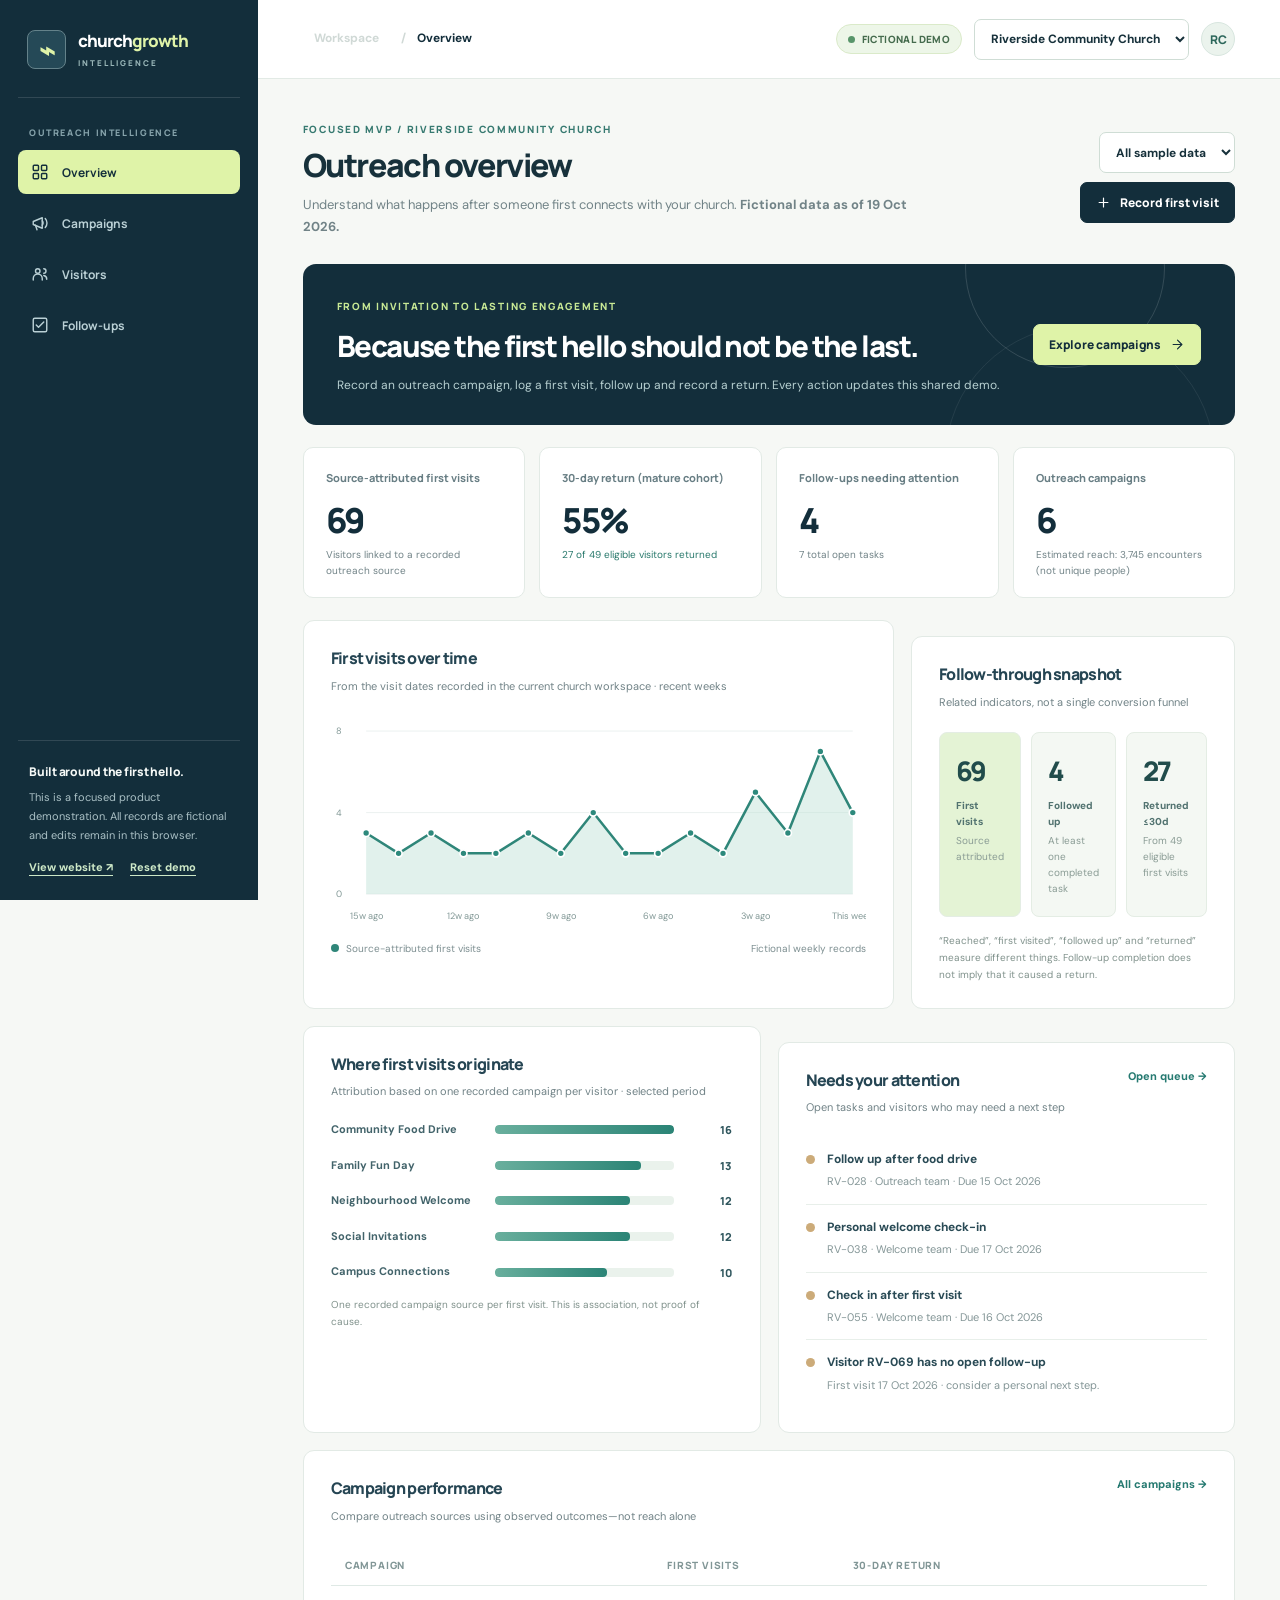
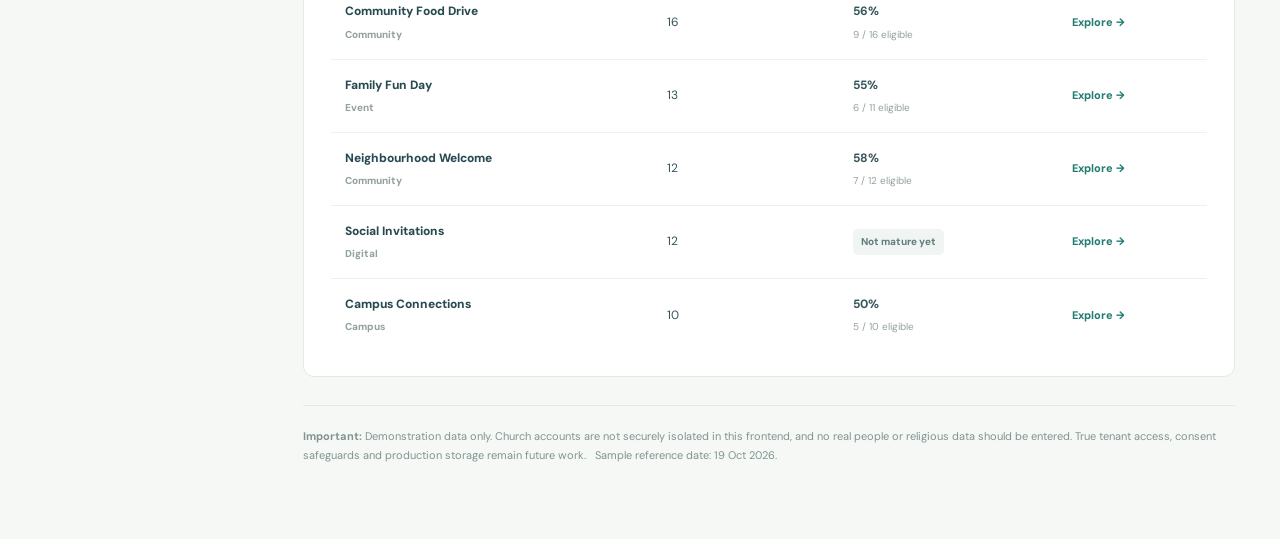
==== commit f3143af2: "Launch focused outreach intelligence MVP app shell with shared data workflows" ====
--- a/app.html
+++ b/app.html
@@ -1,161 +1,21 @@
-<!doctype html><html lang="en"><head><meta charset="UTF-8"/><meta name="viewport" content="width=device-width,initial-scale=1"/><title>Church Growth Intelligence — Interactive Church Analytics Demo</title><style>
-@import url('https://fonts.googleapis.com/css2?family=DM+Sans:wght@400;500;600;700;800&family=Manrope:wght@400;500;600;700;800&display=swap');
-:root{--bg:#f7f8f5;--paper:#fff;--ink:#152d29;--muted:#708078;--forest:#174d3c;--forest2:#26634e;--gold:#b78c46;--line:#e4ebe5;--soft:#eff5ef;--rose:#b15d50;--blue:#426e8a;--shadow:0 7px 35px rgba(17,46,36,.045)}*{box-sizing:border-box}body{margin:0;background:var(--bg);color:var(--ink);font:14px 'DM Sans',Arial,sans-serif}button,input,select{font:inherit}button{cursor:pointer}a{text-decoration:none;color:inherit}.app{display:flex;min-height:100vh}.sidebar{width:244px;position:fixed;inset:0 auto 0 0;background:#12372f;color:white;padding:26px 16px;display:flex;flex-direction:column;z-index:10}.brand{display:flex;align-items:center;gap:12px;padding:6px 12px 22px;border-bottom:1px solid #ffffff22}.brandmark{width:36px;height:36px;border-radius:10px;background:#d1b57b;color:#12372f;display:grid;place-items:center;font-size:22px;font-weight:700}.brand b{display:block;font-size:16px;letter-spacing:-.7px}.brand small{font-size:10px;letter-spacing:2px;color:#c7d5ce}.workspace{padding:19px 11px 14px;color:#a5c0b6;font-size:10px;letter-spacing:1.5px;font-weight:800}.nav{display:flex;flex-direction:column;gap:4px}.nav button{width:100%;border:0;background:transparent;text-align:left;padding:12px 14px;color:#c5d5cd;border-radius:9px;display:flex;align-items:center;gap:13px;font-weight:600;font-size:13px}.nav button:hover{background:#ffffff12;color:white}.nav button.active{background:#ffffff22;color:#fff}.glyph{font-size:17px;width:21px;text-align:center;opacity:.95}.sidebar-bottom{margin-top:auto;padding:13px 12px 4px;border-top:1px solid #ffffff22;font-size:12px;color:#b8cfc2}.sidebar-bottom strong{display:block;color:#fff;margin-bottom:6px}.main{margin-left:244px;min-width:0;width:calc(100% - 244px)}.topbar{height:76px;background:#fff;border-bottom:1px solid var(--line);display:flex;justify-content:space-between;align-items:center;padding:0 36px;gap:16px;position:sticky;top:0;z-index:5}.crumb{color:var(--muted);font-size:12px}.crumb strong{color:var(--ink);font-weight:700}.topright{display:flex;align-items:center;gap:14px}.avatar{width:34px;height:34px;border-radius:50%;background:#e4eadf;display:grid;place-items:center;font-weight:800;color:var(--forest)}.select,.btn,.input{border:1px solid var(--line);background:#fff;border-radius:9px;padding:10px 13px;color:var(--ink);outline:none}.select{max-width:225px;min-width:140px}.btn{display:inline-flex;gap:8px;align-items:center;justify-content:center;font-weight:700;white-space:nowrap}.btn:hover{border-color:#9cbcac}.btn.primary{background:var(--forest);color:white;border-color:var(--forest)}.btn.primary:hover{background:#226147}.btn.ghost{background:var(--soft)}.content{max-width:1550px;margin:auto;padding:32px 38px 55px}.page-head{display:flex;justify-content:space-between;align-items:flex-start;gap:16px;margin-bottom:24px}.eyebrow{color:var(--forest2);font-size:11px;letter-spacing:2px;font-weight:800;text-transform:uppercase;margin-bottom:6px}h1{font-size:29px;letter-spacing:-1.25px;margin:0 0 6px;font-weight:800}h2{font-size:18px;letter-spacing:-.6px;margin:0}h3{font-size:14px;margin:0}p{color:var(--muted);line-height:1.55;margin:5px 0}.serif{font-family:'DM Serif Display',Georgia,serif;font-weight:400}.controls{display:flex;gap:9px;flex-wrap:wrap;align-items:center}.demo{background:#f2f6e9;border:1px solid #dce8c8;color:#687e3a;padding:9px 13px;border-radius:8px;font-size:11px;font-weight:700}.stats{display:grid;grid-template-columns:repeat(4,minmax(0,1fr));gap:15px;margin-bottom:18px}.stat,.panel{background:white;border:1px solid var(--line);border-radius:13px;box-shadow:var(--shadow)}.stat{padding:21px 20px;min-height:135px}.stat .label{color:var(--muted);font-size:12px;font-weight:600}.stat .value{font-size:31px;font-weight:800;letter-spacing:-1.1px;margin:12px 0 8px}.stat .trend{color:var(--forest2);font-size:11px;font-weight:800}.panel{padding:23px;margin-bottom:17px;min-width:0}.panel-head{display:flex;align-items:center;justify-content:space-between;gap:10px;margin-bottom:21px}.panel-head small{color:var(--muted)}.grid-2{display:grid;grid-template-columns:1.65fr 1fr;gap:17px}.grid-even{display:grid;grid-template-columns:1fr 1fr;gap:17px}.chart svg{width:100%;height:235px;overflow:visible}.chart .gridline{stroke:#e6ede7;stroke-width:1}.chart text{font:11px 'DM Sans',sans-serif;fill:#7e8b83}.chart .line{stroke:#2c7c61;stroke-width:3;fill:none;stroke-linecap:round;stroke-linejoin:round}.chart .area{fill:#5fa283;fill-opacity:.13}.barrow{display:flex;align-items:center;gap:15px;margin:18px 0}.barlabel{width:135px;font-size:12px;font-weight:650}.bartrack{flex:1;background:#f0f4ef;height:9px;border-radius:20px;overflow:hidden}.barfill{height:100%;background:#3b8b6d;border-radius:20px}.barvalue{width:42px;text-align:right;font-weight:750;font-size:12px}.tag{display:inline-flex;align-items:center;background:#edf5ee;color:#2f7253;font-size:11px;font-weight:750;border-radius:6px;padding:6px 8px}.tag.gold{color:#90682c;background:#faf1df}.tag.red{color:#a25246;background:#fbece8}.tag.blue{color:#4d7095;background:#eef3f8}.note{font-size:11px;color:var(--muted);line-height:1.5}.divider{border-bottom:1px solid var(--line);margin:14px 0}.attention{display:flex;align-items:flex-start;gap:12px;padding:13px 0;border-bottom:1px solid var(--line)}.attention:last-child{border-bottom:0}.dot{width:9px;height:9px;border-radius:50%;background:var(--gold);margin-top:6px;flex:none}.attention strong{display:block;font-size:12px}.attention small{color:var(--muted);font-size:11px}.table-wrap{overflow-x:auto}table{width:100%;border-collapse:collapse;white-space:nowrap;text-align:left}th{font-size:10px;text-transform:uppercase;letter-spacing:1px;color:#89968d;font-weight:800;border-bottom:1px solid var(--line);padding:13px 13px}td{padding:15px 13px;border-bottom:1px solid #f0f2ef;font-size:12px}tr:last-child td{border-bottom:none}.tlink{font-weight:800;color:var(--forest);cursor:pointer}.muted{color:var(--muted)}.lead{font-size:13px}.filters{display:flex;gap:10px;margin-bottom:18px;flex-wrap:wrap}.filters input{min-width:240px}.pill-nav{display:flex;gap:6px;flex-wrap:wrap}.pill{padding:8px 11px;border:1px solid var(--line);border-radius:7px;background:#fff;font-size:12px;font-weight:700}.pill.active{background:var(--forest);color:#fff}.funnel{display:grid;grid-template-columns:repeat(4,1fr);gap:9px}.fstep{padding:19px 12px;background:#f4f8f4;border-radius:11px;text-align:center;border-bottom:3px solid #2d785b}.fstep strong{font-size:23px;display:block}.fstep small{font-size:10px;color:var(--muted)}.substat{display:grid;grid-template-columns:repeat(3,1fr);gap:13px}.substat .stat{min-height:106px}.substat .value{font-size:24px}.task{display:flex;gap:14px;align-items:center;border-bottom:1px solid var(--line);padding:16px 0}.task:last-child{border:0}.task input{accent-color:var(--forest);width:17px;height:17px}.task strong{display:block;font-size:13px}.task small{color:var(--muted);display:block;margin-top:4px}.task .tag{margin-left:auto}.modal-back{position:fixed;inset:0;background:#0a1b16a8;z-index:30;display:grid;place-items:center;padding:20px}.modal{background:#fff;width:min(510px,100%);padding:28px;border-radius:16px;box-shadow:0 18px 100px #0003}.modal-head{display:flex;justify-content:space-between;align-items:center}.form-grid{display:grid;grid-template-columns:1fr 1fr;gap:12px;margin:20px 0}.field{display:flex;flex-direction:column;gap:6px;font-size:12px;font-weight:750}.field.full{grid-column:1/-1}.field input,.field select{width:100%;min-width:0}.modal-actions{display:flex;justify-content:flex-end;gap:8px}.toast{position:fixed;bottom:24px;right:24px;background:#153f32;color:white;padding:14px 20px;border-radius:10px;z-index:100;box-shadow:0 9px 30px #0002}.menu-toggle{display:none}.shade{display:none}.empty{padding:36px;text-align:center;color:var(--muted);background:#fafcf9;border-radius:10px} .threecol{display:grid;grid-template-columns:repeat(3,1fr);gap:13px}.roles td,.roles th{white-space:normal}.section-spacer{height:7px}@media(max-width:1200px){.stats{grid-template-columns:repeat(2,minmax(0,1fr))}.grid-2{grid-template-columns:1fr}.content{padding:26px}.topbar{padding:0 26px}}@media(max-width:760px){.sidebar{transform:translateX(-100%);transition:transform .2s}.sidebar.open{transform:translateX(0)}.shade.open{display:block;position:fixed;inset:0;background:#0008;z-index:9}.main{margin-left:0;width:100%}.menu-toggle{display:inline-flex}.topbar{padding:0 16px;height:65px}.topright{gap:7px}.topright .avatar{display:none}.select{max-width:150px;min-width:0;font-size:11px}.content{padding:22px 16px}.page-head{flex-direction:column}.grid-even,.threecol{grid-template-columns:1fr}.stats{gap:10px}.stat{padding:15px;min-height:118px}.stat .value{font-size:25px}.funnel{grid-template-columns:repeat(2,1fr)}.form-grid{grid-template-columns:1fr}.field.full{grid-column:auto}.panel{padding:17px}}
-
-/* NORD 2.0 — shared design language with the product website. Functionality is unchanged. */
-:root{--bg:#f6f8f7;--paper:#fff;--ink:#173447;--muted:#778990;--forest:#176d68;--forest2:#258578;--gold:#c5a878;--line:#e3ebe9;--soft:#eaf3ef;--rose:#bf7068;--blue:#3e7794;--shadow:0 2px 10px rgba(15,43,53,.025)}
-html{scroll-behavior:smooth}body{background:var(--bg);color:var(--ink);font:14px 'DM Sans',Arial,sans-serif;line-height:1.55;-webkit-font-smoothing:antialiased}
-button,input,select{font-family:'DM Sans',Arial,sans-serif}h1,h2,h3,.brand b,.value,.stat .value{font-family:'Manrope',Arial,sans-serif}
-:focus-visible{outline:3px solid #72aca3;outline-offset:3px}
-.sidebar{width:256px;padding:25px 15px;background:linear-gradient(170deg,#102b3d 0%,#0b2533 100%);border-right:1px solid #113b4b}
-.brand{gap:11px;padding:7px 12px 29px;border-bottom:1px solid rgba(255,255,255,.11)}
-.brandmark{width:38px;height:38px;border-radius:10px;background:#254859;color:#a9ddce;font:700 19px 'Manrope',sans-serif;border:1px solid #ffffff18}
-.brand b{font-size:16px;letter-spacing:-.055em;font-weight:800;white-space:nowrap}
-.brand b span{color:#91cbbd}
-.brand small{color:#8faeb5;letter-spacing:.22em;font-weight:800;font-size:8px}
-.workspace{padding:27px 14px 12px;color:#769da8;letter-spacing:.17em;font:800 9px Manrope,sans-serif}
-.nav{gap:5px}
-.nav button{padding:13px 14px;border-radius:7px;color:#bdd0d6;font:650 12px Manrope,sans-serif;gap:11px;transition:background .2s,color .2s}
-.nav button.active{background:#ffffff13;color:white;box-shadow:inset 2px 0 #b6d7ca}
-.nav button:hover{background:#ffffff14;color:#fff}
-.glyph{font-family:'DM Sans',sans-serif;font-size:17px;color:#84adae;opacity:1;width:19px}
-.nav button.active .glyph{color:#c2e9dd}
-.sidebar-bottom{margin-top:auto;padding:21px 13px 10px;border-top:1px solid #ffffff14;color:#9eb8c0;font-size:11px;line-height:1.65}
-.sidebar-bottom strong{font:750 12px Manrope,sans-serif;color:#eef6f4;margin-bottom:8px}
-.sidebar-bottom a{display:inline-block;margin-top:12px;color:#b9dbcf;font-size:10px;font-weight:800;border-bottom:1px solid #ffffff40}
-.main{margin-left:256px;width:calc(100% - 256px)}
-.topbar{height:78px;padding:0 42px;background:#fff;border-bottom:1px solid #e4edeb;box-shadow:0 1px 3px #10304004}
-.crumb{font-size:12px;font-weight:600;color:#9aabae}
-.crumb strong{color:#2e5260;font-weight:800}
-.topright{gap:12px}
-.avatar{background:#e4f0eb;color:#1a6e66;border:1px solid #cfe5dc;font-weight:800;font-size:12px}
-.select,.input,.btn{border-radius:7px;border:1px solid #dce6e3;min-height:40px;outline:0;transition:border-color .2s,background .2s,box-shadow .2s}
-.select{background:#fff;color:#345764;font-size:12px;font-weight:650;padding:10px 32px 10px 12px}
-.select:focus,.input:focus{border-color:#419085;box-shadow:0 0 0 3px #3c9a8e1b}
-.btn{font:750 12px Manrope,sans-serif;padding:10px 14px;color:#335662;box-shadow:none}
-.btn:hover{background:#f5faf8;border-color:#b4d0c7}
-.btn.primary{background:#12384c;border-color:#12384c;color:#fff}
-.btn.primary:hover{background:#1c5263}
-.btn.ghost{background:#eaf3ef;color:#2b685e}
-.demo{background:#ebf4f0;border:1px solid #cee6db;border-radius:30px;color:#28796d;font:800 9px Manrope,sans-serif;letter-spacing:.1em;padding:8px 12px;white-space:nowrap}
-.content{max-width:1480px;padding:44px 46px 65px}
-.page-head{margin-bottom:28px;align-items:center;gap:24px}
-.page-head h1{font-size:clamp(26px,2.35vw,34px);font-weight:800;letter-spacing:-.052em;line-height:1.2;margin:5px 0 8px}
-.page-head p{font-size:13px;color:#758b8e;line-height:1.7;max-width:650px}
-.eyebrow{font:800 10px Manrope,sans-serif;letter-spacing:.16em;color:#2a7e75;margin-bottom:7px}
-.controls{gap:9px}
-.context-strip{display:flex;align-items:center;gap:22px;justify-content:space-between;background:linear-gradient(110deg,#133a4d,#174959);color:white;border-radius:11px;margin-bottom:22px;padding:23px 28px;min-height:110px;position:relative;overflow:hidden}
-.context-strip::after{content:"";position:absolute;width:180px;height:180px;border-radius:50%;border:1px solid #ffffff19;right:85px;top:-118px;pointer-events:none}
-.context-strip .context-kicker{display:block;color:#a2d8c9;font:800 9px Manrope,sans-serif;letter-spacing:.16em;margin-bottom:9px}
-.context-strip strong{font:750 17px/1.5 Manrope,sans-serif;display:block;letter-spacing:-.035em;max-width:720px}
-.context-strip p{color:#bcd2d3;font-size:11px;line-height:1.7;margin-top:6px}
-.context-strip .btn{background:#e8f2ee;color:#173c49;border:1px solid transparent;z-index:1}
-.context-strip .btn:hover{background:#fff}
-.stats{gap:14px;margin-bottom:20px}
-.stat,.panel{background:white;border:1px solid #e3ebe9;border-radius:11px;box-shadow:0 2px 6px #16374505}
-.stat{padding:24px 23px 21px;min-height:149px;position:relative;overflow:hidden}
-.stat::before{content:"";position:absolute;top:0;left:0;right:0;height:2px;background:#d5e9e1;opacity:.8}
-.stat .label{font:650 11px Manrope,sans-serif;color:#72858b;min-height:22px}
-.stat .value{font-size:36px;font-weight:800;letter-spacing:-.065em;color:#17374a;line-height:1.1;margin:19px 0 12px}
-.stat .trend{font-size:10px;font-weight:750;color:#348778;line-height:1.55}
-.panel{padding:28px 28px 25px;margin-bottom:19px}
-.panel-head{margin-bottom:22px;align-items:center}
-.panel-head h2{font:800 15px Manrope,sans-serif;letter-spacing:-.035em;color:#234858}
-.panel-head small{font-size:11px;color:#8ca09f}
-.grid-2{grid-template-columns:minmax(0,1.38fr) minmax(0,1fr);gap:19px}
-.grid-even{gap:19px}
-.chart svg{height:240px}
-.chart .gridline{stroke:#e8f0ed}
-.chart .line{stroke:#268576;stroke-width:3}
-.chart .area{fill:#7fbaaa;fill-opacity:.17}
-.chart text{fill:#879b99;font-family:'DM Sans',sans-serif}
-.barrow{gap:12px;margin:17px 0}
-.barlabel{font-size:11px;font-weight:750;max-width:143px;width:132px;line-height:1.45;color:#567078}
-.bartrack{background:#ebf3f0;height:9px;border-radius:5px}
-.barfill{background:linear-gradient(90deg,#3f9388,#26766f);border-radius:5px}
-.barvalue{color:#1c5061;font:800 12px Manrope,sans-serif}
-.tag{background:#eaf5f0;color:#2b7e70;border-radius:5px;font-size:10px}
-.tag.gold{background:#f8f0e1;color:#916c33}
-.tag.red{background:#fdf0ed;color:#b35a50}
-.note{font-size:11px;color:#829395;line-height:1.75}
-.attention{padding:16px 0;gap:13px}
-.attention strong{font:800 12px Manrope,sans-serif;color:#2d4c59}
-.attention small{font-size:11px;line-height:1.6;display:block;margin-top:5px}
-.dot{background:#e0bc7e;width:8px;height:8px}
-table th{font:800 10px Manrope,sans-serif;letter-spacing:.09em;color:#87999c;padding:14px 15px;border-color:#e9efed}
-table td{font-size:12px;color:#3b5860;padding:17px 15px;border-color:#edf2f0}
-tbody tr:hover{background:#fbfdfa}
-.tlink{color:#246f6a;font-weight:800}
-.filters{gap:11px;margin-bottom:21px}
-.pill{border-radius:7px;color:#5c737a}
-.pill.active{background:#173c4d;border-color:#173c4d}
-.funnel{gap:10px}
-.fstep{border-radius:8px;background:#f1f7f3;border-bottom-color:#388b7d}
-.fstep strong{font:800 23px Manrope,sans-serif;color:#25575d}
-.fstep small{font-size:10px;line-height:1.5}
-.task{padding:19px 0}
-.task input{accent-color:#267d72}
-.task strong{font:750 12px Manrope,sans-serif;line-height:1.6}
-.task small{font-size:11px}
-.modal-back{background:rgba(9,29,39,.71);backdrop-filter:blur(3px)}
-.modal{border-radius:14px;box-shadow:0 24px 90px #0c263b3a;padding:33px}
-.modal h2{font:800 19px Manrope,sans-serif}
-.toast{background:#153d49;border-radius:9px}
-.page-head .controls{justify-content:flex-end}
-.serif{font-family:Manrope,sans-serif;font-weight:800!important}
-@media(max-width:1300px){
-.sidebar{width:238px}.main{margin-left:238px;width:calc(100% - 238px)}
-.content{padding:33px 30px 56px}.topbar{padding:0 30px}
-.stats{gap:11px}.stat{padding:20px 17px}.stat .value{font-size:32px}
-}
-@media(max-width:1050px){
-.stats{grid-template-columns:repeat(2,minmax(0,1fr))}
-.grid-2{grid-template-columns:1fr}
-.context-strip{padding:22px}
-}
-@media(max-width:760px){
-.sidebar{transform:translateX(-100%);width:258px;transition:transform .25s}
-.sidebar.open{transform:translateX(0)}
-.main{margin-left:0;width:100%}
-.topbar{height:66px;padding:0 17px}
-.content{padding:28px 17px 47px}
-.page-head{align-items:flex-start}
-.page-head h1{font-size:27px}
-.context-strip{flex-direction:column;align-items:flex-start;gap:12px}
-.context-strip strong{font-size:15px}
-.context-strip .btn{width:100%}
-.stat{min-height:124px}
-.stat .value{font-size:28px;margin:14px 0 9px}
-.panel{padding:21px 17px}
-.demo{font-size:8px;padding:7px 9px}
-}
-@media(max-width:430px){
-.topbar .crumb{font-size:10px}
-.select{max-width:133px;font-size:10px;padding:8px 8px}
-.topright{gap:7px}
-.stats{gap:9px}
-.stat{padding:16px 13px}
-.stat .label{font-size:10px}
-.stat .value{font-size:26px}
-}
-@media(prefers-reduced-motion:reduce){*,*::before,*::after{transition:none!important;scroll-behavior:auto!important}}
-
-</style></head><body><div id="app"></div><script>
-const routes=[['dashboard','◫','Overview'],['attendance','▥','Attendance'],['outreach','◎','Outreach Analytics'],['people','♙','People & Visitors'],['follow-ups','☷','Follow-ups'],['reports','▤','Reports'],['settings','⚙','Settings']];
-const seeds={riverside:{name:'Riverside Community Church',short:'Riverside',scale:1,attendance:[310,323,335,326,354,345,372,366,389,401,395,418,426],campaigns:[['Community Food Drive','Community',520,72,27,46,31,850],['University Connect','Campus',410,63,22,39,28,540],['Neighbourhood Visits','Door-to-door',260,29,11,20,14,300],['Youth Sports Day','Youth',490,79,31,57,40,710],['Social Media Invitation','Digital',1400,48,14,26,16,220]]},grace:{name:'Grace Fellowship',short:'Grace',scale:.64,attendance:[188,194,205,199,217,224,229,218,240,250,244,268,271],campaigns:[['Family Fun Weekend','Community',320,46,17,30,22,410],['Student Welcome','Campus',280,39,12,24,17,300],['Home Visits','Door-to-door',180,20,7,16,10,180],['Community Soccer','Youth',360,55,19,39,27,500],['Online Invitations','Digital',900,30,9,17,11,120]]}};
-const state={church:'riverside',page:'dashboard',range:'90d',q:'',status:'All',channel:'All',sort:'first',modal:null,detail:null,sidebar:false,added:{riverside:[],grace:[]},tasks:{riverside:[['Call first-time visitors from Sunday','Pastoral care','Today',false],['Check in with Community Food Drive visitors','Outreach team','Overdue',false],['Arrange newcomer welcome lunch','Admin team','Tomorrow',false],['Update youth event follow-up notes','Youth team','Completed',true]],grace:[['Review new visitor cards','Welcome team','Today',false],['Schedule student follow-up','Youth team','Overdue',false],['Update community outreach report','Outreach team','Completed',true]]},entries:{riverside:[],grace:[]}};
-function data(){return seeds[state.church]}function fmt(n){return Math.round(n).toLocaleString('en-US')}function pct(a,b){return b?Math.round(a/b*100):0}function camps(){return [...data().campaigns,...state.added[state.church]]}function kpis(){let c=camps(),m=state.range==='30d'?0.35:state.range==='12m'?3:1;return {avg:Math.round(data().attendance.slice(-4).reduce((a,b)=>a+b,0)/4)+state.entries[state.church].reduce((a,x)=>a+x.total,0),first:Math.round(c.reduce((s,x)=>s+x[3],0)*m),believers:Math.round(c.reduce((s,x)=>s+x[4],0)*m),ret:pct(c.reduce((s,x)=>s+x[6],0),c.reduce((s,x)=>s+x[3],0))}};
-function el(tag,attrs={},txt=''){let o=document.createElement(tag);Object.assign(o,attrs);if(txt)o.textContent=txt;return o}function money(n){return '$'+fmt(n)}function notice(t){let n=el('div',{className:'toast'},t);document.body.append(n);setTimeout(()=>n.remove(),2900)}function go(p){state.page=p;state.q='';state.status='All';state.sidebar=false;history.replaceState({},'', '#/'+p);render();window.scrollTo(0,0)}function button(t,fn,cls=''){let b=el('button',{className:'btn '+cls},t);b.onclick=fn;return b}function card(title,inner,right=''){return `<section class="panel"><div class="panel-head"><h2>${title}</h2><small>${right}</small></div>${inner}</section>`}function toolbar(){return `<div class="controls"><select class="select" id="range"><option value="30d">Last 30 days</option><option value="90d">Last 90 days</option><option value="12m">Last 12 months</option></select><button class="btn" id="export">↓ Export demo CSV</button></div>`}function header(k,title,sub,buttons=''){return `<div class="page-head"><div><div class="eyebrow">${k}</div><h1>${title}</h1><p>${sub}</p></div>${buttons}</div>`}function stats(arr){return `<div class="stats">${arr.map(x=>`<div class="stat"><div class="label">${x[0]}</div><div class="value">${x[1]}</div><div class="trend">${x[2]}</div></div>`).join('')}</div>`}function table(headers,rows){return `<div class="table-wrap"><table><thead><tr>${headers.map(h=>`<th>${h}</th>`).join('')}</tr></thead><tbody>${rows.join('')}</tbody></table></div>`}function lineChart(vals){let W=700,H=226,left=36,right=10,top=18,bottom=32,min=Math.floor(Math.min(...vals)*.8/50)*50,max=Math.ceil(Math.max(...vals)*1.08/50)*50;let x=i=>left+i*(W-left-right)/(vals.length-1),y=v=>top+(max-v)/(max-min)*(H-top-bottom),pts=vals.map((v,i)=>`${x(i)},${y(v)}`).join(' '),area=`${left},${H-bottom} ${pts} ${x(vals.length-1)},${H-bottom}`;return `<div class="chart"><svg viewBox="0 0 ${W} ${H}" role="img" aria-label="Weekly attendance line chart">${[0,.25,.5,.75,1].map(t=>{let v=min+(max-min)*(1-t),yy=y(v);return `<line class="gridline" x1="36" y1="${yy}" x2="690" y2="${yy}"/><text x="2" y="${yy+4}">${fmt(v)}</text>`}).join('')}<polygon class="area" points="${area}"/><polyline class="line" points="${pts}"/>${vals.map((v,i)=>`<circle cx="${x(i)}" cy="${y(v)}" r="4.5" fill="#2c7c61" stroke="white" stroke-width="2"><title>Week ${i+1}: ${fmt(v)}</title></circle>`).join('')}${vals.map((_,i)=>i%2===0||i===vals.length-1?`<text x="${x(i)}" y="${H-7}" text-anchor="middle">W${i+1}</text>`:'').join('')}</svg></div>`}
-function bars(rows,maxv){return rows.map(x=>`<div class="barrow"><span class="barlabel">${x[0]}</span><div class="bartrack"><div class="barfill" style="width:${100*x[1]/maxv}%"></div></div><span class="barvalue">${fmt(x[1])}</span></div>`).join('')}
-function dashboard(){let k=kpis(),c=camps(),att=data().attendance;return header('Executive overview','Church overview','Attendance, outreach and follow-up—seen together.',toolbar())+`<div class="context-strip"><div><span class="context-kicker">FROM FIRST VISIT TO CONNECTION</span><strong>Understand which outreach relationships are becoming lasting connections.</strong><p>Compare sources, return attendance and follow-up activity—using the fictional sample below.</p></div><a href="#/outreach" class="btn">Explore outreach →</a></div>`+stats([['Average weekly attendance',fmt(k.avg),'Recent four weeks'],['First-time visitors',fmt(k.first),'Outreach-attributed estimate'],['New believer commitments',fmt(k.believers),'Self-reported · demo'],['90-day visitor return',k.ret+'%','Illustrative mature cohorts']])+`<div class="grid-2">${card('Attendance over time',lineChart(att), 'Weekly service attendance')}${card('Where visitors come from',bars(c.map(x=>[x[0],x[3]]),Math.max(...c.map(x=>x[3])))+'<p class="note">Demo counts are attributed to outreach sources; they do not represent every visitor.</p>')}</div><div class="grid-even">${card('Outreach effectiveness',table(['Campaign','First visits','90-day return'],c.map((x,i)=>`<tr><td><a href="#/outreach" class="tlink" data-campaign="${i}">${x[0]}</a></td><td>${x[3]}</td><td><span class="tag">${pct(x[6],x[3])}%</span></td></tr>`)),'Select a campaign to explore')}${card('Needs your attention',`<div class="attention"><span class="dot"></span><div><strong>Follow-up tasks are due</strong><small>${state.tasks[state.church].filter(x=>!x[3]).length} open tasks · review your follow-up queue</small></div></div><div class="attention"><span class="dot"></span><div><strong>Investigate digital outreach engagement</strong><small>Digital channels have lower 90-day return in this fictional sample</small></div></div><div class="attention"><span class="dot"></span><div><strong>Review high-performing youth outreach</strong><small>Higher observed return rate; validate cohorts before changing resources</small></div></div>`,'Rule-based demo observations')}</div>`}
-function attendance(){let vals=data().attendance.concat(state.entries[state.church].map(x=>x.total)),k=kpis();return header('Services & participation','Attendance','Monitor services, first visits and return attendance.',`<div class="controls"><button class="btn primary" id="add-att">＋ Record attendance</button></div>`)+stats([['Average attendance',fmt(k.avg),'Four most recent weeks'],['Highest weekly attendance',fmt(Math.max(...vals)),'Recorded demo series'],['Services tracked',fmt(vals.length),'Weekly records'],['Last recorded',fmt(vals.at(-1)),'Most recent service']])+card('Weekly attendance',lineChart(vals),'Illustrative attendance records')+card('Service register',table(['Period','Total attendance','Record type'],vals.slice().reverse().map((n,i)=>`<tr><td>Week ${vals.length-i}</td><td><strong>${fmt(n)}</strong></td><td><span class="tag ${i<state.entries[state.church].length?'gold':''}">${i<state.entries[state.church].length?'Added in this session':'Demo fixture'}</span></td></tr>`)),'Recent weeks first')+`<p class="note">The attendance register is illustrative. Added records remain only in this browser session.</p>`}
-function outreach(){let list=camps().map((x,i)=>({x,i})).filter(({x})=>(state.channel==='All'||x[1]===state.channel)&&x[0].toLowerCase().includes(state.q.toLowerCase()));list.sort((a,b)=>state.sort==='return'?pct(b.x[6],b.x[3])-pct(a.x[6],a.x[3]):state.sort==='name'?a.x[0].localeCompare(b.x[0]):b.x[3]-a.x[3]);let c=camps();return header('Ministry intelligence','Outreach impact','See where first-time visitors come from—and how they engage afterwards.',`<div class="controls"><button class="btn primary" id="add-out">＋ New outreach</button></div>`)+stats([['Outreach campaigns',c.length,'Recorded in demo'],['People reached',fmt(c.reduce((a,x)=>a+x[2],0)),'Not unique individuals'],['Attributed first visits',fmt(c.reduce((a,x)=>a+x[3],0)),'Source linked'],['Observed 90-day return',pct(c.reduce((a,x)=>a+x[6],0),c.reduce((a,x)=>a+x[3],0))+'%','Illustrative mature cohorts']])+`<div class="grid-2">${card('First visits by outreach',bars(c.map(x=>[x[0],x[3]]),Math.max(...c.map(x=>x[3]))),'Attributed first visits')}${card('The journey from outreach',`<div class="funnel"><div class="fstep"><strong>${fmt(c.reduce((s,x)=>s+x[2],0))}</strong><small>People reached</small></div><div class="fstep"><strong>${fmt(c.reduce((s,x)=>s+x[3],0))}</strong><small>First visits</small></div><div class="fstep"><strong>${fmt(c.reduce((s,x)=>s+x[4],0))}</strong><small>Commitments</small></div><div class="fstep"><strong>${fmt(c.reduce((s,x)=>s+x[6],0))}</strong><small>90-day return</small></div></div><p class="note" style="margin-top:17px">These are distinct measures. Self-reported commitments and return attendance are not assumed to be a single linear conversion funnel.</p>`,'Illustrative observations')}</div><section class="panel"><div class="panel-head"><h2>Compare campaigns</h2><small>Click a campaign for details</small></div><div class="filters"><input class="input" placeholder="Search campaigns..." id="q" value="${state.q}"/><select class="select" id="channel"><option>All</option>${[...new Set(c.map(x=>x[1]))].map(x=>`<option ${state.channel===x?'selected':''}>${x}</option>`).join('')}</select><select class="select" id="sort"><option value="first" ${state.sort==='first'?'selected':''}>Most first visits</option><option value="return" ${state.sort==='return'?'selected':''}>Highest return rate</option><option value="name" ${state.sort==='name'?'selected':''}>Campaign name</option></select></div>${table(['Campaign','Channel','Reached','First visits','Commitments','30-day return','90-day return','Spend'],list.map(({x,i})=>`<tr><td><a href="#/outreach" class="tlink" data-campaign="${i}">${x[0]}</a></td><td>${x[1]}</td><td>${fmt(x[2])}</td><td>${x[3]}</td><td>${x[4]}</td><td>${pct(x[5],x[3])}%</td><td><span class="tag">${pct(x[6],x[3])}%</span></td><td>${money(x[7])}</td></tr>`))}</section><p class="note">Attribution is based on reported campaign source. Return rates divide recorded returns by first visits in a sufficiently mature cohort; these demo figures do not establish causation.</p>`}
-function people(){let n=Math.round(26*data().scale),rows=Array.from({length:n},(_,i)=>({id:`VIS-${state.church==='riverside'?'R':'G'}-${String(i+1).padStart(3,'0')}`,source:camps()[i%camps().length][0],status:['First visit','Returned','In follow-up','Connected'][i%4],visit:`Week ${13-(i%12)}`})).filter(x=>(state.status==='All'||x.status===state.status)&&(x.id+' '+x.source).toLowerCase().includes(state.q.toLowerCase()));return header('Visitor journeys','People & Visitors','Follow engagement journeys without losing sight of individual privacy.')+`<div class="panel" style="background:#f4f9f3"><h3>Privacy-first demo</h3><p>All identifiers below are fictitious. Religious beliefs and commitments are sensitive personal data. Real records will require consent, access controls, deletion rules and secure tenancy before launch.</p></div>`+stats([['Visitor profiles',n,'Pseudonymous demo records'],['First visits',Math.ceil(n/4),'Beginning journey'],['In follow-up',Math.floor(n/4),'Active care workflow'],['Connected',Math.floor(n/4),'Ongoing engagement']])+`<section class="panel"><div class="panel-head"><h2>Visitor journey records</h2><small>Fictional, pseudonymous data</small></div><div class="filters"><input id="q" class="input" placeholder="Search ID or source..." value="${state.q}"/><select id="status" class="select">${['All','First visit','Returned','In follow-up','Connected'].map(x=>`<option ${state.status===x?'selected':''}>${x}</option>`).join('')}</select></div>${rows.length?table(['Visitor ID','First connection','Stage','Last engagement'],rows.map(x=>`<tr><td class="tlink">${x.id}</td><td>${x.source}</td><td><span class="tag ${x.status==='First visit'?'gold':x.status==='In follow-up'?'blue':''}">${x.status}</span></td><td>${x.visit}</td></tr>`)):'<div class="empty">No demo visitors match your filters.</div>'}</section>`}
-function followups(){let t=state.tasks[state.church],items=t.map((x,i)=>({x,i})).filter(({x})=>state.status==='All'||(state.status==='Open'&&!x[3])||(state.status==='Completed'&&x[3])||(state.status==='Overdue'&&x[2]==='Overdue'&&!x[3]));return header('Pastoral care','Follow-ups','Coordinate next steps for visitors and outreach connections.',`<button class="btn primary" id="add-task">＋ Add follow-up</button>`)+stats([['All tasks',t.length,'This church'],['Open tasks',t.filter(x=>!x[3]).length,'Requires attention'],['Overdue',t.filter(x=>!x[3]&&x[2]==='Overdue').length,'Past due'],['Completed',t.filter(x=>x[3]).length,'This session']])+`<section class="panel"><div class="panel-head"><h2>Follow-up queue</h2><small>Changes are local demo state</small></div><div class="filters"><div class="pill-nav">${['All','Open','Overdue','Completed'].map(x=>`<button class="pill ${state.status===x?'active':''}" data-status="${x}">${x}</button>`).join('')}</div></div>${items.length?items.map(({x,i})=>`<div class="task"><input type="checkbox" data-task="${i}" ${x[3]?'checked':''} aria-label="Mark ${x[0]} complete"/><div style="flex:1"><strong style="${x[3]?'text-decoration:line-through;color:#83918a':''}">${x[0]}</strong><small>${x[1]} · ${x[2]}</small></div><span class="tag ${x[3]?'':x[2]==='Overdue'?'red':'gold'}">${x[3]?'Done':x[2]}</span></div>`).join(''):'<div class="empty">No tasks match the current filter.</div>'}</section>`}
-function reports(){let k=kpis(),c=camps();return header('Management intelligence','Reports','Clear summaries for church leadership and outreach teams.',toolbar())+`<div class="grid-even">${card('Executive summary',`<div class="eyebrow">Demo report · ${data().short}</div><h2 class="serif" style="font-size:25px;margin:13px 0">Growth and engagement overview</h2><p class="lead">Recent average attendance is <strong>${fmt(k.avg)}</strong>. The selected sample records show <strong>${fmt(k.first)}</strong> attributed first visits and <strong>${fmt(k.believers)}</strong> self-reported commitments. Observed 90-day return stands at <strong>${k.ret}%</strong> in the illustrative mature cohort.</p><div class="divider"></div><p>Interpretation: Youth and community outreach show stronger observed return rates in the example. Check cohort maturity, audience composition and data quality before reprioritising resources.</p><p class="note">This is a template-generated summary, not AI-generated analysis or real pastoral advice.</p>`,'Illustrative')}${card('Available reports',`<div class="attention"><span class="dot"></span><div><strong>Attendance Trends</strong><small>Weekly activity and service participation</small></div></div><div class="attention"><span class="dot"></span><div><strong>Outreach Performance</strong><small>Sources, first visits and observed return</small></div></div><div class="attention"><span class="dot"></span><div><strong>Visitor Journey</strong><small>Stages and follow-up workload</small></div></div><button class="btn primary" id="export-report" style="margin-top:15px">↓ Export summary CSV</button>`,'CSV sample')}</div>${card('Metric definitions',table(['Metric','Definition'],[['Average weekly attendance','Average total attendees for last four recorded service weeks'],['Attributed first visits','Visitors who identified a recorded outreach source'],['Self-reported commitments','Faith commitments recorded voluntarily (illustrative demo)'],['90-day return rate','First visitors who returned within 90 days, divided by eligible first-visit cohort']].map(x=>`<tr><td><strong>${x[0]}</strong></td><td style="white-space:normal">${x[1]}</td></tr>`)),'Definitions before decisions')}`}
-function settings(){return header('Workspace administration','Church Settings','A preview of how independent churches will manage their workspace.')+`<div class="grid-even">${card('Church profile',`<div class="field"><label>Church name</label><input class="input" value="${data().name}" disabled/></div><div class="divider"></div><div class="field"><label>Workspace</label><input class="input" value="${state.church}" disabled/></div><p class="note" style="margin-top:15px">Demo church identities only. Workspace configuration will be editable after the real backend is built.</p>`,'Demo profile')}${card('Account readiness',`<div class="attention"><span class="dot"></span><div><strong>Secure church sign-in</strong><small>Planned: identity and authentication</small></div></div><div class="attention"><span class="dot"></span><div><strong>Subscription and billing</strong><small>Planned: plans, receipts and payment handling</small></div></div><div class="attention"><span class="dot"></span><div><strong>Data privacy and isolation</strong><small>Planned: server-enforced permissions and tenant boundaries</small></div></div>`,'Not yet implemented')}</div>${card('Proposed church roles',table(['Role','Attendance','Outreach','Follow-ups','Manage workspace'],[['Church Admin','Full','Full','Full','Yes'],['Outreach Lead','View','Edit','Manage own','No'],['Attendance Clerk','Edit','View','View limited','No'],['Care Coordinator','View','View','Manage assigned','No']].map(x=>`<tr>${x.map(c=>`<td>${c}</td>`).join('')}</tr>`)),'Illustrative permissions — not enforced in this prototype')}`}
-function csv(name,rows){let text=rows.map(r=>r.map(v=>'"'+String(v).replaceAll('"','""')+'"').join(',')).join('\n');let a=el('a',{href:URL.createObjectURL(new Blob([text],{type:'text/csv'})),download:name});a.click();setTimeout(()=>URL.revokeObjectURL(a.href),300);notice('Sample CSV exported')}function exportData(){let c=camps();csv(`outreach-demo-${state.church}.csv`,[['Campaign','Channel','People reached','Attributed first visits','Commitments','30d returned','90d returned','Demo spend'],...c])}
-function modal(title,fields,submit){let cover=el('div',{className:'modal-back'}),box=el('div',{className:'modal'});box.innerHTML=`<div class="modal-head"><h2>${title}</h2><button class="btn" id="close">✕</button></div><form id="mform"><div class="form-grid">${fields.map(f=>`<label class="field ${f.full?'full':''}">${f.label}<input class="input" name="${f.key}" type="${f.type||'text'}" placeholder="${f.placeholder||''}" ${f.min!==undefined?`min="${f.min}"`:''} required/></label>`).join('')}</div><div class="modal-actions"><button type="button" class="btn" id="cancel">Cancel</button><button class="btn primary" type="submit">Save demo record</button></div></form>`;cover.append(box);document.body.append(cover);let close=()=>cover.remove();box.querySelector('#close').onclick=close;box.querySelector('#cancel').onclick=close;cover.onclick=e=>{if(e.target===cover)close()};box.querySelector('#mform').onsubmit=e=>{e.preventDefault();let v=Object.fromEntries(new FormData(e.target));if(submit(v)!==false){close();render();notice('Saved in this browser session (demo only)')}}}
-function setup(){let app=document.getElementById('app'),d=data();app.innerHTML=`<div class="shade ${state.sidebar?'open':''}" id="shade"></div><div class="app"><aside class="sidebar ${state.sidebar?'open':''}"><div class="brand"><div class="brandmark">⌄</div><div><b>church<span>growth</span></b><small>INTELLIGENCE</small></div></div><div class="workspace">YOUR WORKSPACE</div><nav class="nav">${routes.map(x=>`<button class="${state.page===x[0]?'active':''}" data-nav="${x[0]}"><span class="glyph">${x[1]}</span>${x[2]}</button>`).join('')}</nav><div class="sidebar-bottom"><strong>Insight that strengthens community.</strong>Concept demo · Fictional records only.<br><a href="index.html">← Back to website</a></div></aside><main class="main"><div class="topbar"><div style="display:flex;align-items:center;gap:13px"><button class="btn menu-toggle" id="mobile-menu">☰</button><span class="crumb">Workspace <span style="padding:0 8px;color:#bdc8bf">/</span> <strong>${routes.find(x=>x[0]===state.page)?.[2]}</strong></span></div><div class="topright"><span class="demo">● DEMO MODE</span><select class="select" id="church"><option value="riverside">Riverside Community Church</option><option value="grace">Grace Fellowship</option></select><div class="avatar">${d.short[0]}</div></div></div><div class="content" id="page"></div></main></div>`;app.querySelector('#church').value=state.church;app.querySelector('#church').onchange=e=>{state.church=e.target.value;state.q='';state.status='All';render()};app.querySelectorAll('[data-nav]').forEach(n=>n.onclick=()=>go(n.dataset.nav));app.querySelector('#mobile-menu').onclick=()=>{state.sidebar=!state.sidebar;setup()};app.querySelector('#shade').onclick=()=>{state.sidebar=false;setup()};let views={dashboard,attendance,outreach,people,'follow-ups':followups,reports,settings};app.querySelector('#page').innerHTML=views[state.page]();let range=app.querySelector('#range');if(range){range.value=state.range;range.onchange=e=>{state.range=e.target.value;render()}}let ex=app.querySelector('#export');if(ex)ex.onclick=exportData;app.querySelectorAll('[data-campaign]').forEach(x=>x.onclick=e=>{e.preventDefault();let c=camps()[+x.dataset.campaign];modal('Campaign details — '+c[0],[{label:'Campaign',key:'c',placeholder:c[0],full:true}],()=>false);document.querySelector('.modal .form-grid').innerHTML=`<div class="funnel" style="grid-column:1/-1"><div class="fstep"><strong>${c[2]}</strong><small>People reached</small></div><div class="fstep"><strong>${c[3]}</strong><small>First visits</small></div><div class="fstep"><strong>${c[4]}</strong><small>Commitments</small></div><div class="fstep"><strong>${c[6]}</strong><small>90d returns</small></div></div><div style="grid-column:1/-1"><p>Source: <b>${c[1]}</b> · Recorded spending: <b>${money(c[7])}</b></p><p>Observed 90-day return: <b>${pct(c[6],c[3])}%</b> of source-attributed first visits. Review comparable cohorts before adjusting programme investment.</p></div>`;document.querySelector('#mform button[type=submit]').style.display='none'});let q=app.querySelector('#q');if(q)q.oninput=e=>{let pos=e.target.selectionStart;state.q=e.target.value;setup();let input=document.querySelector('#q');input?.focus();input?.setSelectionRange(pos,pos)};let channel=app.querySelector('#channel');if(channel)channel.onchange=e=>{state.channel=e.target.value;setup()};let sort=app.querySelector('#sort');if(sort)sort.onchange=e=>{state.sort=e.target.value;setup()};let status=app.querySelector('#status');if(status)status.onchange=e=>{state.status=e.target.value;setup()};app.querySelectorAll('[data-status]').forEach(x=>x.onclick=()=>{state.status=x.dataset.status;setup()});app.querySelectorAll('[data-task]').forEach(x=>x.onchange=e=>{state.tasks[state.church][+x.dataset.task][3]=e.target.checked;setup();notice('Follow-up updated (demo)')});let addA=app.querySelector('#add-att');if(addA)addA.onclick=()=>modal('Record service attendance',[{key:'service',label:'Service name',placeholder:'Sunday service',full:true},{key:'date',label:'Service date',type:'date'},{key:'total',label:'Total attendance',type:'number',min:0}],v=>{let n=Number(v.total);if(!Number.isFinite(n)||n<0)return false;state.entries[state.church].push({total:n,date:v.date,name:v.service})});let addO=app.querySelector('#add-out');if(addO)addO.onclick=()=>modal('Create outreach campaign',[{key:'title',label:'Campaign name',placeholder:'Community gathering',full:true},{key:'channel',label:'Outreach channel',placeholder:'Community'},{key:'reached',label:'People reached',type:'number',min:0}],v=>{state.added[state.church].push([v.title,v.channel,Number(v.reached),0,0,0,0,0])});let addT=app.querySelector('#add-task');if(addT)addT.onclick=()=>modal('New follow-up task',[{key:'task',label:'Task description',placeholder:'Call new visitors',full:true},{key:'person',label:'Assigned team',placeholder:'Welcome team'}],v=>{state.tasks[state.church].unshift([v.task,v.person,'Today',false])});let rep=app.querySelector('#export-report');if(rep)rep.onclick=()=>{let k=kpis();csv(`executive-summary-demo-${state.church}.csv`,[['Metric','Value'],['Average attendance',k.avg],['Attributed first visits',k.first],['Commitments',k.believers],['90d visitor return',k.ret+'%']])};}
-function render(){setup()}window.addEventListener('hashchange',()=>{let page=location.hash.split('/')[1];if(routes.some(x=>x[0]===page)&&state.page!==page)go(page)});let initial=location.hash.split('/')[1];if(routes.some(x=>x[0]===initial))state.page=initial;render();
-</script></body></html>+<!doctype html>
+<html lang="en">
+<head>
+<meta charset="utf-8">
+<meta name="viewport" content="width=device-width,initial-scale=1">
+<meta name="theme-color" content="#132e3b">
+<meta name="description" content="Explore a focused outreach intelligence demo for independent churches: campaigns, first visits, follow-up and observed visitor returns. Fictional data only.">
+<title>Outreach Intelligence Demo — Church Growth Intelligence</title>
+<link rel="preconnect" href="https://fonts.googleapis.com">
+<link rel="preconnect" href="https://fonts.gstatic.com" crossorigin>
+<link href="https://fonts.googleapis.com/css2?family=DM+Sans:wght@400;500;600;700;800&family=Manrope:wght@400;500;600;700;800&display=swap" rel="stylesheet">
+<link rel="stylesheet" href="mvp.css">
+</head>
+<body>
+<a href="#main-content" style="position:absolute;left:-200px;top:4px;z-index:100;background:#fff;color:#132e3b;padding:8px" onfocus="this.style.left='8px'" onblur="this.style.left='-200px'">Skip to content</a>
+<div id="app"></div>
+<div id="toasts" aria-live="polite"></div>
+<noscript><p style="padding:2rem">This interactive demo requires JavaScript to show its fictional records.</p></noscript>
+<script src="mvp.js" defer></script>
+</body>
+</html>
--- a/mvp.css
+++ b/mvp.css
@@ -0,0 +1,207 @@
+:root{--ink:#17313b;--ink-2:#304c53;--navy:#132e3b;--navy-2:#0d2531;--teal:#267a71;--lime:#dff3a8;--canvas:#f6f8f5;--paper:#fff;--line:#e2eae5;--muted:#718387;--subtle:#eef3ee;--danger:#a64b3e;--amber:#9a6e2c;--shadow:0 15px 40px rgba(18,48,48,.06)}
+*,*:before,*:after{box-sizing:border-box}
+html{scroll-behavior:smooth}body{margin:0;color:var(--ink);background:var(--canvas);font:14px/1.6 "DM Sans",system-ui,-apple-system,sans-serif;-webkit-font-smoothing:antialiased}
+button,input,select,textarea{font:inherit}button{cursor:pointer}a{color:inherit;text-decoration:none}h1,h2,h3,h4,p{margin-top:0}h1,h2,h3,h4,.metric-value{font-family:"Manrope",system-ui,sans-serif;letter-spacing:-.045em}h1{font-size:clamp(28px,2.5vw,39px);line-height:1.17}h2{font-size:18px}h3{font-size:15px}p{line-height:1.7}svg{max-width:100%}
+:focus-visible{outline:3px solid #8ecca9;outline-offset:3px}
+::selection{background:var(--lime);color:var(--navy)}
+.sr-only{position:absolute!important;width:1px;height:1px;padding:0;margin:-1px;overflow:hidden;clip:rect(0,0,0,0);white-space:nowrap;border:0}
+.app-shell{min-height:100vh;display:flex}
+.sidebar{width:258px;flex:none;min-height:100vh;background:var(--navy);color:#d6e4e7;position:sticky;top:0;height:100vh;display:flex;flex-direction:column;padding:29px 18px 23px;z-index:15}
+.brand{display:flex;align-items:center;gap:12px;padding:1px 9px 28px;border-bottom:1px solid #ffffff20}
+.brand-symbol{width:39px;height:39px;border:1px solid #64828a;border-radius:8px;background:#254957;display:grid;place-items:center;font:800 27px/1 "Manrope",sans-serif;color:var(--lime)}
+.brand-name{font:800 17px/1.1 "Manrope",sans-serif;letter-spacing:-.06em;color:white;white-space:nowrap}
+.brand-name em{font-style:normal;color:var(--lime)}
+.brand-sub{display:block;margin-top:3px;color:#99b6b8;font:800 8px "Manrope",sans-serif;letter-spacing:.25em}
+.workspace-label{margin:28px 11px 11px;color:#87a4ac;font:800 9px "Manrope",sans-serif;letter-spacing:.18em}
+.side-nav{display:flex;flex-direction:column;gap:7px}
+.side-link{border:0;background:none;width:100%;display:flex;align-items:center;gap:13px;padding:13px 13px;border-radius:8px;color:#bad0d5;text-align:left;font:700 12px "Manrope",sans-serif;transition:background .18s,color .18s}
+.side-link svg{width:18px;height:18px;stroke-width:1.9;flex:none}
+.side-link:hover{background:#ffffff12;color:#fff}
+.side-link.active{background:var(--lime);color:var(--navy)}
+.side-link.active svg{stroke:var(--navy)}
+.side-tag{margin-left:auto;font-size:9px;color:#97adb1}
+.side-footer{margin-top:auto;border-top:1px solid #ffffff20;padding:22px 11px 0}
+.side-footer strong{display:block;color:#f5f9f7;font:800 12px "Manrope",sans-serif;margin-bottom:8px;letter-spacing:-.02em}
+.side-footer p{font-size:11px;color:#aac0c5;margin:0 0 15px}
+.side-footer a,.side-footer button{border:0;background:transparent;padding:0;color:#cde8c7;font-size:11px;font-weight:800;text-decoration:underline;text-underline-offset:4px}
+.side-footer-actions{display:flex;gap:17px;flex-wrap:wrap}
+.shell-content{min-width:0;flex:1;width:calc(100% - 258px)}
+.topbar{background:#fff;border-bottom:1px solid var(--line);min-height:79px;padding:15px clamp(22px,3.5vw,52px);display:flex;align-items:center;justify-content:space-between;gap:18px;position:sticky;top:0;z-index:10}
+.breadcrumb{font-weight:700;font-size:12px;color:#7a9094}.breadcrumb span{color:#d0d9d6;margin:0 11px}.breadcrumb b{font-size:12px;color:var(--navy)}
+.top-actions{display:flex;align-items:center;gap:12px;min-width:0}
+.select,.field-input,.input{background:#fff;color:var(--ink);border:1px solid #cfddd5;border-radius:7px;min-height:41px;padding:10px 12px;outline:0}
+.select:focus,.field-input:focus,.input:focus{border-color:#5fa69a;box-shadow:0 0 0 3px #8fc9b02a}
+.select{max-width:220px;font-size:12px;font-weight:700}
+.demo-label{display:flex;align-items:center;gap:7px;background:#edf6e8;border:1px solid #daeac9;border-radius:100px;padding:7px 11px;color:#456b4d;white-space:nowrap;font:800 10px "Manrope",sans-serif;letter-spacing:.04em}
+.demo-dot{width:7px;height:7px;border-radius:50%;background:#58956a}
+.avatar{width:34px;height:34px;border:1px solid #d8e6df;background:#ebf3ed;border-radius:50%;display:grid;place-items:center;font:800 12px "Manrope",sans-serif;color:#2d675b}
+.mobile-menu{display:none;align-items:center;justify-content:center;border:1px solid #dae5df;background:#fff;border-radius:7px;min-height:39px;min-width:39px;color:var(--navy)}
+.page{max-width:1450px;margin:0 auto;padding:38px clamp(20px,3.5vw,51px) 74px}
+.kicker{font:800 10px "Manrope",sans-serif;letter-spacing:.17em;text-transform:uppercase;color:#367970}
+.page-head{display:flex;justify-content:space-between;align-items:center;gap:22px;margin-bottom:26px}
+.page-head h1{margin:8px 0 9px;font-weight:800}
+.page-head p{color:var(--muted);margin:0;max-width:680px;font-size:13px}
+.page-actions{display:flex;align-items:center;gap:9px;flex-wrap:wrap;justify-content:flex-end}
+.btn{display:inline-flex;align-items:center;justify-content:center;gap:9px;min-height:41px;background:#fff;border:1px solid #cddbd4;border-radius:7px;padding:10px 15px;color:#28535b;font:800 12px "Manrope",sans-serif;white-space:nowrap;transition:background .15s,transform .15s}
+.btn:hover{background:#f0f7ed;transform:translateY(-1px)}
+.btn.primary{border-color:var(--navy);background:var(--navy);color:#fff}
+.btn.primary:hover{background:#23505c}.btn.lime{background:var(--lime);border-color:var(--lime);color:var(--navy)}
+.btn svg{width:15px;height:15px}
+.btn.text{background:none;border:0;padding:8px 0;min-height:0}
+.small-action{padding:8px 11px;font-size:11px;min-height:32px}
+.notice{display:flex;align-items:start;gap:12px;padding:14px 17px;background:#eff5ee;border:1px solid #e0e9df;border-radius:9px;color:#43645e;font-size:11px;line-height:1.6;margin-bottom:23px}
+.notice strong{color:#245c58}
+.focus-banner{background:var(--navy);border-radius:13px;display:flex;align-items:center;justify-content:space-between;gap:26px;color:#fff;padding:30px 34px;margin-bottom:22px;overflow:hidden;position:relative}
+.focus-banner:before{content:"";position:absolute;right:70px;top:-96px;border:1px solid #ffffff24;border-radius:50%;height:200px;width:200px;pointer-events:none}
+.focus-banner:after{content:"";position:absolute;right:20px;bottom:-170px;border:1px solid #ffffff13;border-radius:50%;height:270px;width:270px;pointer-events:none}
+.focus-banner .kicker{color:#c8e995}
+.focus-banner h2{font-size:clamp(22px,2.3vw,31px);line-height:1.28;max-width:740px;margin:12px 0 9px;font-weight:800;letter-spacing:-.053em}
+.focus-banner p{color:#b7d0d1;font-size:12px;max-width:700px;margin:0}
+.focus-banner .btn{position:relative;z-index:1}
+.metrics{display:grid;grid-template-columns:repeat(4,minmax(0,1fr));gap:14px;margin-bottom:22px}
+.metric{background:#fff;border:1px solid var(--line);padding:22px 22px 19px;min-height:144px;border-radius:10px}
+.metric-label{font:750 11px "Manrope",sans-serif;color:#687e84;line-height:1.45}
+.metric-value{font-size:clamp(25px,2.7vw,39px);font-weight:800;margin:15px 0 8px;line-height:1.1;color:var(--navy)}
+.metric-note{font-size:10px;line-height:1.55;color:var(--muted);margin:0}
+.metric-note.good{color:#29796c}
+.panel{background:white;border:1px solid var(--line);border-radius:11px;padding:25px 27px;min-width:0}
+.panel + .panel{margin-top:16px}
+.panel-title{display:flex;align-items:flex-start;justify-content:space-between;gap:15px;margin:0 0 20px}
+.panel-title h2{font-size:16px;font-weight:800;margin:0;color:#254553}
+.panel-title p{margin:5px 0 0;color:var(--muted);font-size:11px}
+.panel-title a,.panel-title button{font-size:11px;font-weight:800;color:var(--teal);white-space:nowrap;background:none;border:0;padding:0}
+.grid-main{display:grid;grid-template-columns:minmax(0,1.55fr) minmax(300px,.85fr);gap:17px;margin-bottom:17px}
+.grid-even{display:grid;grid-template-columns:repeat(2,minmax(0,1fr));gap:17px;margin-bottom:17px}
+.chart-container{min-height:260px}
+.axis-label{font:11px "DM Sans",sans-serif;fill:#839997}
+.chart-grid{stroke:#e9efed;stroke-width:1}
+.chart-line{stroke:#2f8679;stroke-width:3;fill:none;stroke-linecap:round;stroke-linejoin:round}
+.chart-area{fill:#b4dcd0;fill-opacity:.4}
+.plot-dot{fill:#2d897c;stroke:#fff;stroke-width:2}
+.chart-caption{display:flex;align-items:center;justify-content:space-between;gap:15px;color:#7c8e90;font-size:10px;margin-top:10px}
+.legend-dot{width:8px;height:8px;background:#2f8679;display:inline-block;margin-right:7px;border-radius:50%}
+.funnel-grid{display:grid;grid-template-columns:repeat(3,1fr);gap:10px}
+.funnel-stage{padding:19px 16px;background:#f4f8f3;border-radius:8px;border:1px solid #e4ede4}
+.funnel-stage:first-child{background:#e4f3d5}
+.funnel-stage .number{font:800 27px "Manrope",sans-serif;letter-spacing:-.065em;display:block;color:#214c4b}
+.funnel-stage .label{display:block;font-size:10px;font-weight:800;margin-top:9px;color:#527370}
+.funnel-stage .mini{display:block;font-size:10px;margin-top:3px;color:#8a9c95}
+.support-note{margin:15px 0 0;color:#80928c;font-size:10px;line-height:1.7}
+.attention{padding:13px 0;display:flex;align-items:start;gap:12px;border-bottom:1px solid #e8efea}
+.attention:last-child{border-bottom:0}
+.attention-dot{height:9px;width:9px;background:#ccab79;border-radius:50%;flex:none;margin-top:5px}
+.attention strong{display:block;font-size:12px;color:#294a55}
+.attention small{color:#849697;display:block;margin-top:4px;font-size:11px}
+.mini-bars{display:flex;flex-direction:column;gap:18px}
+.bar-row{display:grid;grid-template-columns:minmax(94px,1.1fr) minmax(80px,1.3fr) 46px;align-items:center;gap:12px}
+.bar-row .name{font-size:11px;overflow:hidden;text-overflow:ellipsis;white-space:nowrap;color:#42636a;font-weight:700}
+.bar-track{height:9px;background:#eaf2ec;border-radius:4px;overflow:hidden}
+.bar-fill{height:100%;background:linear-gradient(90deg,#69af9d,#2b8476);border-radius:4px;min-width:3px}
+.bar-count{text-align:right;font:800 11px "Manrope",sans-serif;color:#30575e}
+.table-tools{display:flex;align-items:center;gap:10px;flex-wrap:wrap;margin-bottom:20px}
+.table-tools .input{flex:1;min-width:170px;max-width:350px}.table-tools .select{min-width:155px}
+.table-wrap{overflow-x:auto}
+table{width:100%;border-collapse:collapse;text-align:left;white-space:nowrap}
+thead th{font:800 10px "Manrope",sans-serif;text-transform:uppercase;letter-spacing:.08em;color:#819696;padding:13px 14px;border-bottom:1px solid #dfe9e5}
+tbody td{padding:16px 14px;border-bottom:1px solid #edf2ee;font-size:12px;color:#35545a}
+tbody tr:last-child td{border-bottom:0}
+tbody tr:hover{background:#fafdfa}
+.cell-name{font-weight:800;color:#274a51}
+.cell-sub{display:block;color:#92a29e;font-size:10px;margin-top:5px}
+.tag{display:inline-flex;align-items:center;gap:5px;padding:5px 8px;font-size:10px;font-weight:750;border-radius:5px;white-space:nowrap;background:#edf5ef;color:#277266}
+.tag.warn{background:#fbf1e2;color:#976933}
+.tag.red{background:#fcece9;color:#a8584d}
+.tag.gray{background:#f0f4f2;color:#617c7e}
+.action-link{font-weight:800;color:#237b71;background:none;border:0;padding:0;white-space:nowrap;font-size:11px}
+.action-link:hover{text-decoration:underline;text-underline-offset:3px}
+.empty{padding:38px 15px;border:1px dashed #d4e2db;border-radius:9px;text-align:center;background:#fbfdfb;color:#7a9391;font-size:13px}
+.empty strong{display:block;font:800 15px "Manrope",sans-serif;color:#36565b;margin-bottom:7px}
+.campaign-detail{margin-top:17px;background:#f5f9f5;border:1px solid #e2ede4;padding:20px 21px;border-radius:9px}
+.detail-head{display:flex;justify-content:space-between;align-items:start;gap:15px;margin-bottom:15px}
+.detail-head h3{font-weight:800;font-size:15px;margin:3px 0}
+.detail-stats{display:grid;grid-template-columns:repeat(3,1fr);gap:10px}
+.detail-stat{background:white;border:1px solid #e1ebe5;border-radius:8px;padding:13px}
+.detail-stat strong{font:800 22px "Manrope",sans-serif;display:block}
+.detail-stat span{font-size:10px;color:#78918b}
+.progress-line{border-radius:10px;background:#e5efe7;height:9px;overflow:hidden}
+.progress-line span{display:block;height:100%;background:#3c9385;border-radius:10px}
+.inline-alert{background:#fff7ec;border:1px solid #f4e4c8;color:#856b3e;padding:14px 16px;border-radius:8px;font-size:11px;line-height:1.7}
+.task-list{display:flex;flex-direction:column}
+.task-row{display:flex;align-items:center;gap:14px;border-bottom:1px solid #e8efeb;padding:15px 0}
+.task-row:last-child{border:0}
+.task-check{height:37px;width:37px;border:1px solid #dce8df;border-radius:9px;display:grid;place-items:center;background:#fff;color:#246e63;flex:none}
+.task-check:hover{background:#eaf6e9}
+.task-check.done{background:#e2f0dc;border-color:#c7e2c0}
+.task-info{flex:1;min-width:0}
+.task-info strong{font-size:12px;font-weight:800;color:#304d56;display:block}
+.task-info small{display:block;font-size:10px;color:#819393;margin-top:4px}
+.task-meta{display:flex;align-items:center;gap:12px}
+.task-complete{text-decoration:line-through;color:#8aa09c!important}
+.stage-filter{display:flex;gap:6px;flex-wrap:wrap}
+.filter-pill{border:1px solid #dfe8e1;background:#fff;padding:8px 13px;font-size:11px;font-weight:750;border-radius:7px;color:#59747b}
+.filter-pill.active{background:var(--navy);border-color:var(--navy);color:#fff}
+.modal-layer{position:fixed;inset:0;z-index:40;background:#0618209c;display:flex;align-items:center;justify-content:center;padding:20px;backdrop-filter:blur(3px)}
+.modal{background:#fff;color:var(--ink);border-radius:13px;padding:28px 30px;box-shadow:0 24px 65px #0003;width:min(560px,100%);max-height:min(92vh,790px);overflow-y:auto}
+.modal-head{display:flex;align-items:center;justify-content:space-between;gap:20px;margin-bottom:21px}
+.modal-head h2{margin:0;font-size:21px}
+.close{height:32px;width:32px;border:1px solid #dbe7e0;border-radius:7px;background:white;display:grid;place-items:center;font-size:20px;color:#45606a}
+.form-grid{display:grid;grid-template-columns:repeat(2,1fr);gap:14px}
+.field{display:flex;flex-direction:column;gap:7px;min-width:0}
+.field.full{grid-column:1/-1}
+.field label{font-size:11px;font-weight:800;color:#425d61}
+.field-input{width:100%;min-width:0}
+.field-hint{font-size:10px;color:#91a29c}
+.form-error{color:#a84636;background:#fff2ef;border:1px solid #f3cfc9;border-radius:7px;padding:10px 12px;font-size:11px;display:none;grid-column:1/-1}
+.form-error.visible{display:block}
+.modal-actions{display:flex;justify-content:flex-end;gap:10px;margin-top:22px}
+.privacy{border-top:1px solid #e3ebe5;margin-top:28px;padding-top:21px;color:#7f9492;font-size:11px;line-height:1.7}
+.toast{position:fixed;right:23px;bottom:22px;z-index:70;background:#173a42;color:#fff;padding:14px 17px;font-weight:750;font-size:12px;border-radius:9px;box-shadow:0 15px 35px #102a2a33;max-width:360px}
+.drawer-shade{display:none}
+@media(max-width:1200px){
+.sidebar{width:235px}.shell-content{width:calc(100% - 235px)}
+.page{padding:29px 25px 55px}.topbar{padding:13px 25px}
+.metrics{gap:10px}.metric{padding:19px 15px}
+.grid-main{grid-template-columns:minmax(0,1.25fr) minmax(265px,.9fr)}
+}
+@media(max-width:980px){.grid-main{grid-template-columns:1fr}.metrics{grid-template-columns:repeat(2,minmax(0,1fr))}.grid-even{grid-template-columns:1fr}}
+@media(max-width:740px){
+.sidebar{position:fixed;transform:translateX(-105%);transition:transform .2s;height:100dvh;width:270px;box-shadow:0 25px 55px #061b304a}
+.sidebar.open{transform:translateX(0)}
+.drawer-shade.show{display:block;position:fixed;inset:0;background:#08191c83;z-index:14}
+.shell-content{width:100%}
+.topbar{min-height:65px;padding:10px 17px;gap:12px}
+.mobile-menu{display:inline-flex}
+.breadcrumb{font-size:11px}
+.top-actions{gap:8px}
+.demo-label{display:none}
+.select{max-width:155px;padding:8px 10px;font-size:11px;min-height:36px}
+.avatar{display:none}
+.page{padding:26px 17px 45px}
+.page-head{flex-direction:column;align-items:flex-start;margin-bottom:21px;gap:15px}
+.page-actions{justify-content:flex-start;width:100%}
+.focus-banner{padding:24px 21px;flex-direction:column;align-items:flex-start;gap:15px}
+.focus-banner .btn{width:100%}
+.metrics{gap:10px}
+.metric{min-height:126px;padding:17px 14px}
+.metric-value{font-size:29px}
+.metric-label{font-size:10px}
+.panel{padding:22px 16px}
+.funnel-grid{gap:7px}
+.funnel-stage{padding:14px 9px}
+.funnel-stage .number{font-size:21px}
+.detail-stats{grid-template-columns:1fr 1fr}
+}
+@media(max-width:440px){
+.breadcrumb .workspace-word{display:none}
+.select{max-width:135px}
+.page-head h1{font-size:29px}
+.metric-value{font-size:27px}
+.bar-row{grid-template-columns:minmax(88px,1fr) minmax(50px,1fr) 32px;gap:7px}
+.bar-row .name{font-size:10px}
+.form-grid{grid-template-columns:1fr}
+.field.full{grid-column:auto}
+.modal{padding:23px 19px}
+.modal-actions{flex-direction:column-reverse}
+.modal-actions .btn{width:100%}
+}
+@media(prefers-reduced-motion:reduce){*,*:before,*:after{scroll-behavior:auto!important;transition:none!important;animation:none!important}}
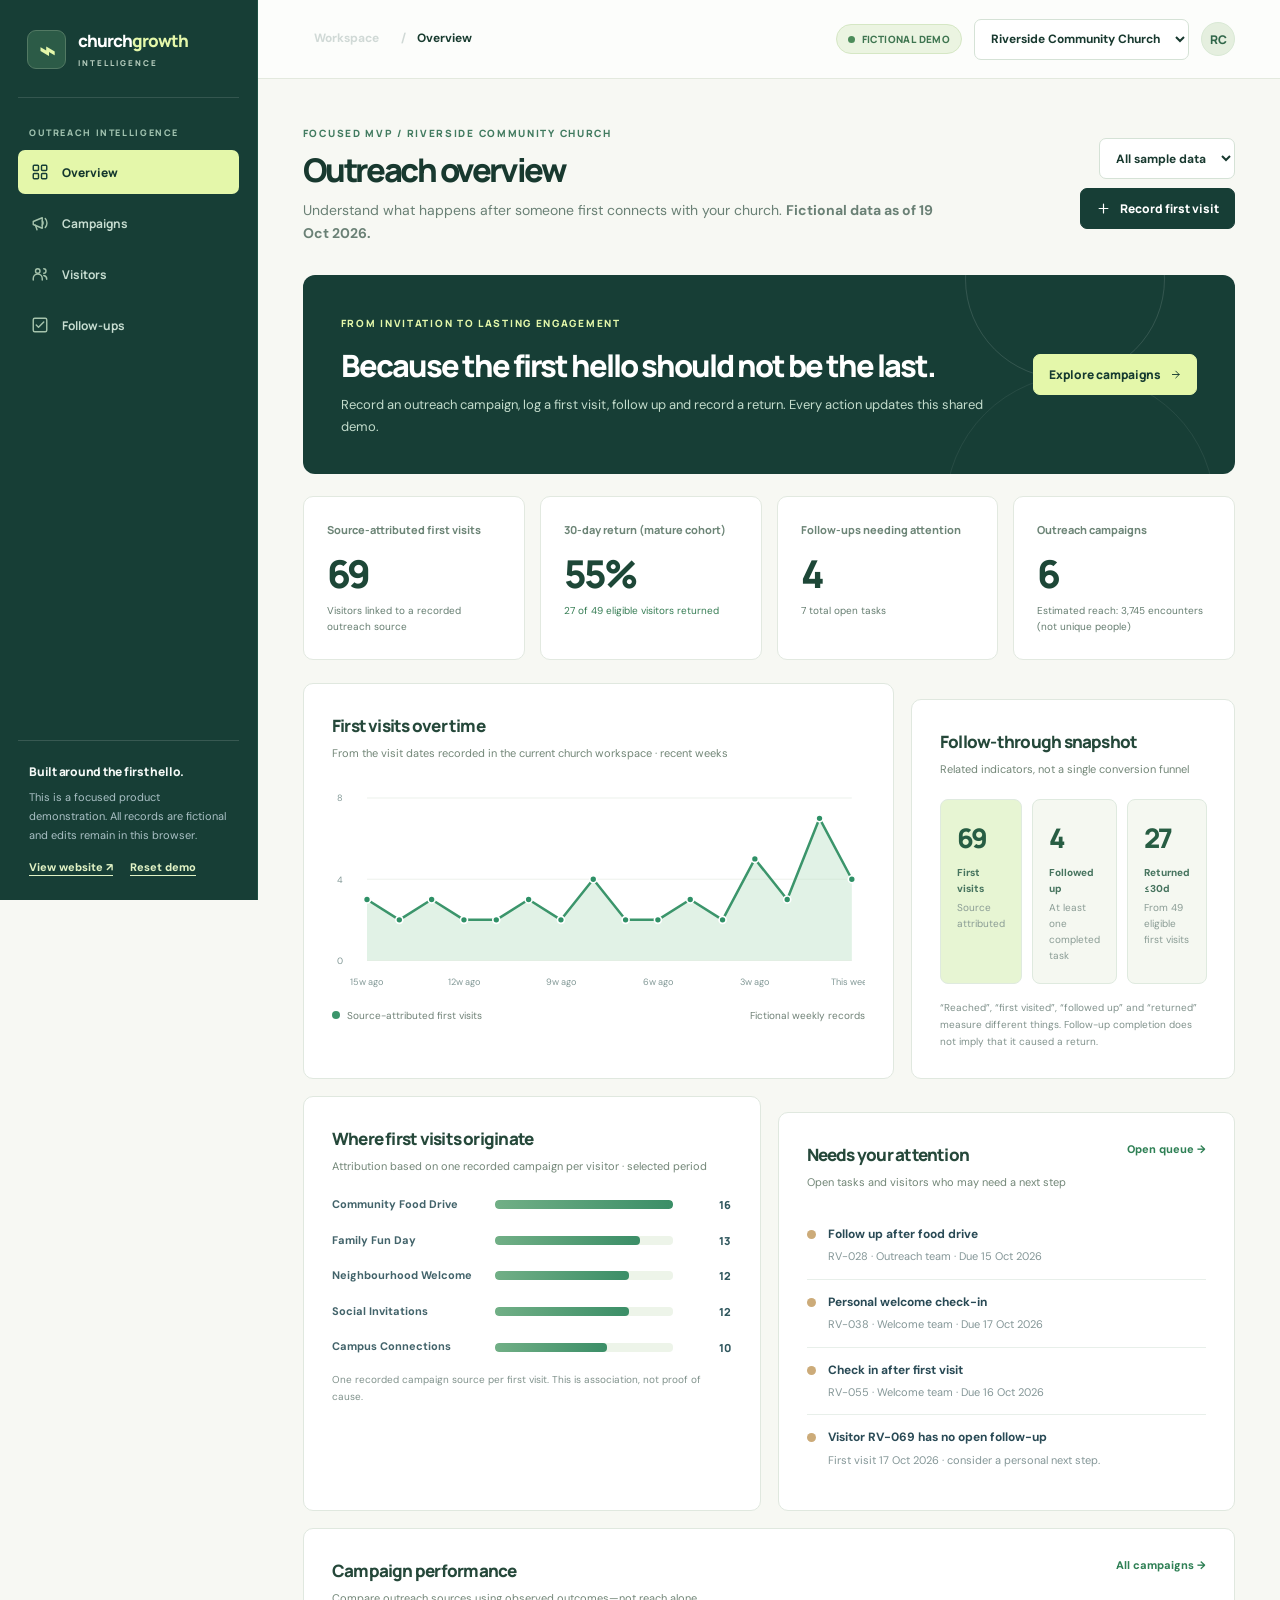
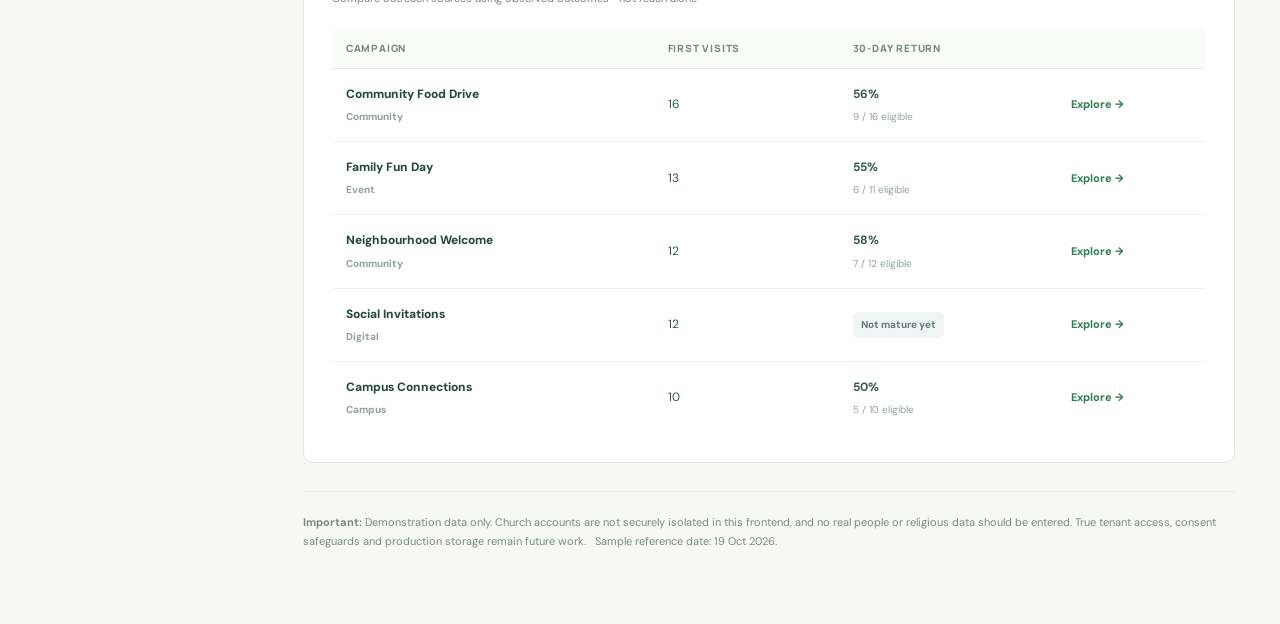
==== commit 35ef2ca0: "Apply fresh shared design assets to focused MVP application" ====
--- a/app.html
+++ b/app.html
@@ -9,7 +9,7 @@
 <link rel="preconnect" href="https://fonts.googleapis.com">
 <link rel="preconnect" href="https://fonts.gstatic.com" crossorigin>
 <link href="https://fonts.googleapis.com/css2?family=DM+Sans:wght@400;500;600;700;800&family=Manrope:wght@400;500;600;700;800&display=swap" rel="stylesheet">
-<link rel="stylesheet" href="mvp.css">
+<link rel="stylesheet" href="mvp.css?v=nord-premium-20261020">
 </head>
 <body>
 <a href="#main-content" style="position:absolute;left:-200px;top:4px;z-index:100;background:#fff;color:#132e3b;padding:8px" onfocus="this.style.left='8px'" onblur="this.style.left='-200px'">Skip to content</a>
--- a/mvp.css
+++ b/mvp.css
@@ -204,4 +204,91 @@
 .modal-actions{flex-direction:column-reverse}
 .modal-actions .btn{width:100%}
 }
-@media(prefers-reduced-motion:reduce){*,*:before,*:after{scroll-behavior:auto!important;transition:none!important;animation:none!important}}+@media(prefers-reduced-motion:reduce){*,*:before,*:after{scroll-behavior:auto!important;transition:none!important;animation:none!important}}
+
+/* Unified Nord / premium editorial SaaS system, 20 October 2026 */
+:root{
+--ink:#18392f;--ink-2:#355447;--navy:#173e36;--navy-2:#102e27;
+--teal:#387e64;--lime:#e4f7aa;--canvas:#f7f8f3;--paper:#fff;
+--line:#dee8db;--muted:#657d70;--subtle:#eef3e8;
+--shadow:0 8px 28px rgba(18,57,43,.045)
+}
+body{background:var(--canvas);color:var(--ink);font-size:14px}
+.sidebar{background:#173e36;border-right:1px solid #1f5044}
+.brand-symbol{background:#2c5b47;color:var(--lime);border:1px solid #527963;border-radius:9px}
+.brand-name{color:#fff}.brand-name em{color:var(--lime)}
+.brand-sub{color:#b4cbbc}
+.workspace-label{color:#a1c3b0}
+.side-link{font-size:12px;color:#c7ddd1;border-radius:7px}
+.side-link svg{color:#a5c3ac}
+.side-link.active{background:var(--lime);color:#14372e;font-weight:800;box-shadow:none}
+.side-link.active svg{color:#14372e}
+.side-footer{border-color:#ffffff24}.side-footer a,.side-footer button{color:#e1f2c5}
+.topbar{background:#fcfdfb;border-bottom-color:#e3e9de}
+.breadcrumb b{color:#193c30}
+.select,.input,.field-input{border-color:#d5e2d6;border-radius:7px}
+.demo-label{background:#ebf4e1;border-color:#d5e7c4;color:#3f7550}
+.demo-dot{background:#4c8c5a}
+.avatar{background:#e5efdf;border-color:#d9e9d5;color:#306649}
+.page{max-width:1480px;padding-top:42px}
+.page-head{margin-bottom:29px}
+.kicker{color:#427b60;font-size:10px}
+.page-head h1{font-size:clamp(30px,2.55vw,40px);letter-spacing:-.075em}
+.page-head p{font-size:14px;color:#6a8075}
+.btn{border-color:#d1dfd2;color:#284d3b;border-radius:7px}
+.btn.primary{background:#173e36;color:#fff;border-color:#173e36}
+.btn.primary:hover{background:#2b5747}
+.btn.lime{background:var(--lime);border-color:var(--lime)}
+.btn:hover{background:#e9f3e1}
+.focus-banner{background:#173e36;border-radius:12px;padding:36px 38px}
+.focus-banner:before{border-color:#ffffff20}.focus-banner:after{border-color:#ffffff12}
+.focus-banner .kicker{color:var(--lime)}
+.focus-banner h2{font-size:clamp(22px,2.4vw,33px);letter-spacing:-.065em}
+.focus-banner p{font-size:13px;color:#c3dccc}
+.focus-banner .btn{background:var(--lime);color:#153a30}
+.focus-banner .btn:hover{background:#f0ffcc}
+.metrics{gap:15px;margin-bottom:23px}
+.metric{border-radius:10px;border-color:#e2e9e0;padding:25px 23px;box-shadow:none}
+.metric-label{color:#6d8577}
+.metric-value{font-size:clamp(28px,3vw,42px);letter-spacing:-.075em;color:#1d4737}
+.metric-note.good{color:#367d54}
+.panel{border-color:#e0e8df;border-radius:10px;box-shadow:none;padding:28px}
+.panel-title h2{font-size:17px;color:#25483a}
+.panel-title p{color:#728677}
+.funnel-stage{border-color:#dfeadf;background:#f5f8f1}
+.funnel-stage:first-child{background:#e7f5d3}
+.funnel-stage .number{color:#275d43}
+.funnel-stage .label{color:#47745f}
+.chart-line{stroke:#3b956b}
+.chart-area{fill:#b4dfc0}
+.plot-dot{fill:#2e9066}
+.chart-grid{stroke:#e8eee7}
+.chart-caption{color:#6f8176}
+.legend-dot{background:#3b956b}
+.mini-bars .bar-fill,.bar-fill{background:linear-gradient(90deg,#71af86,#3b8e67)}
+.bar-track{background:#edf4e9}
+.campaign-detail{background:#f5f9f1;border-color:#e0ebdc}
+.campaign-detail .detail-stat{border-color:#dfebdd}
+.tag{background:#ecf6e9;color:#287449}
+.tag.warn{background:#fdf4e8;color:#966d36}
+.table-wrap{border-radius:8px}
+thead th{color:#75897b;background:#fafcf9}
+tbody tr:hover{background:#f7faf2}
+tbody td{color:#36594a}
+.cell-name{color:#244a38}
+.action-link,.panel-title a,.panel-title button{color:#2f8055}
+.task-check{border-color:#d5e6d7;color:#297348}
+.task-check.done{background:#e3f2d4;border-color:#c7dfb9}
+.notice{background:#edf4e8;border-color:#dfe9da;color:#49715b}
+.notice strong{color:#24563e}
+.stage-filter .filter-pill.active{background:#173e36;border-color:#173e36}
+.privacy{color:#788c7c}
+.modal{border-radius:12px}
+.toast{background:#173e36}
+@media(max-width:740px){
+.page{padding-top:28px}
+.focus-banner{padding:25px 22px}
+.focus-banner .btn:hover{background:#f0ffcc}
+.metric{padding:19px 15px}
+.panel{padding:22px 17px}
+}
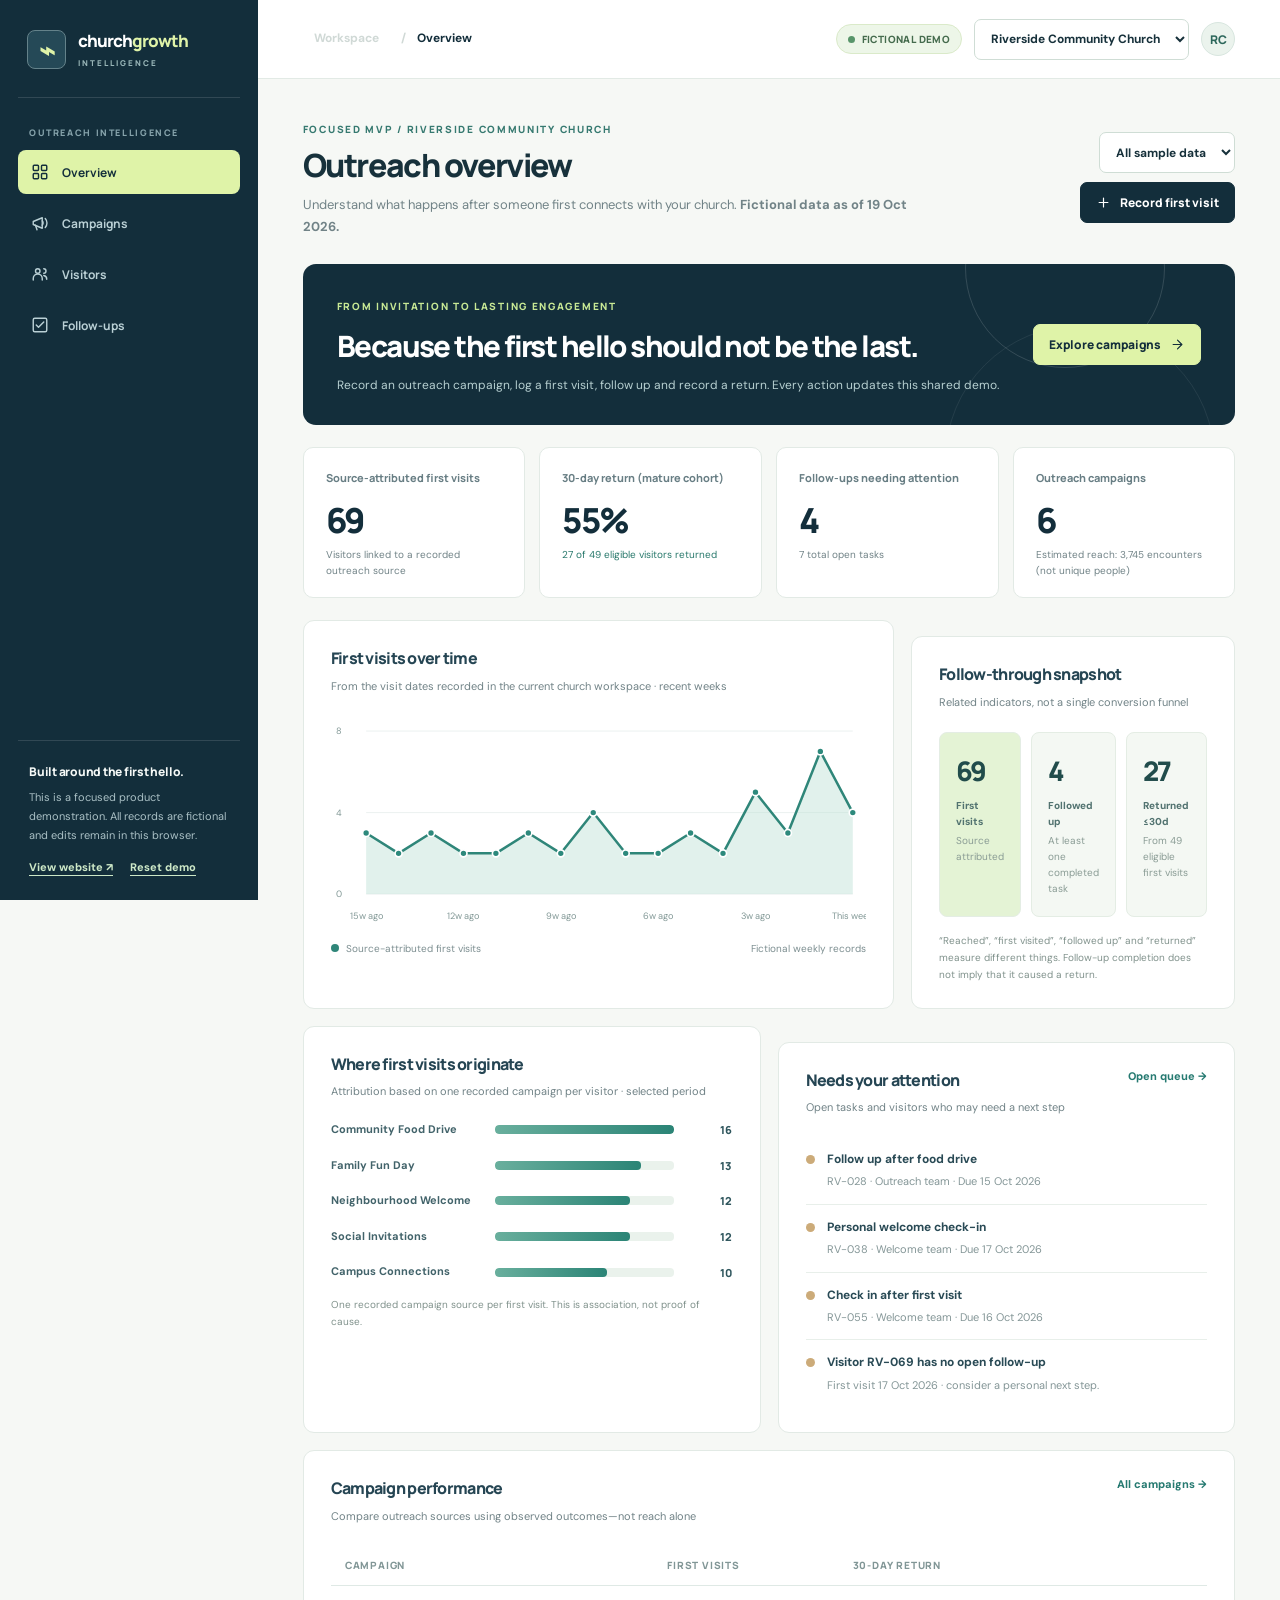
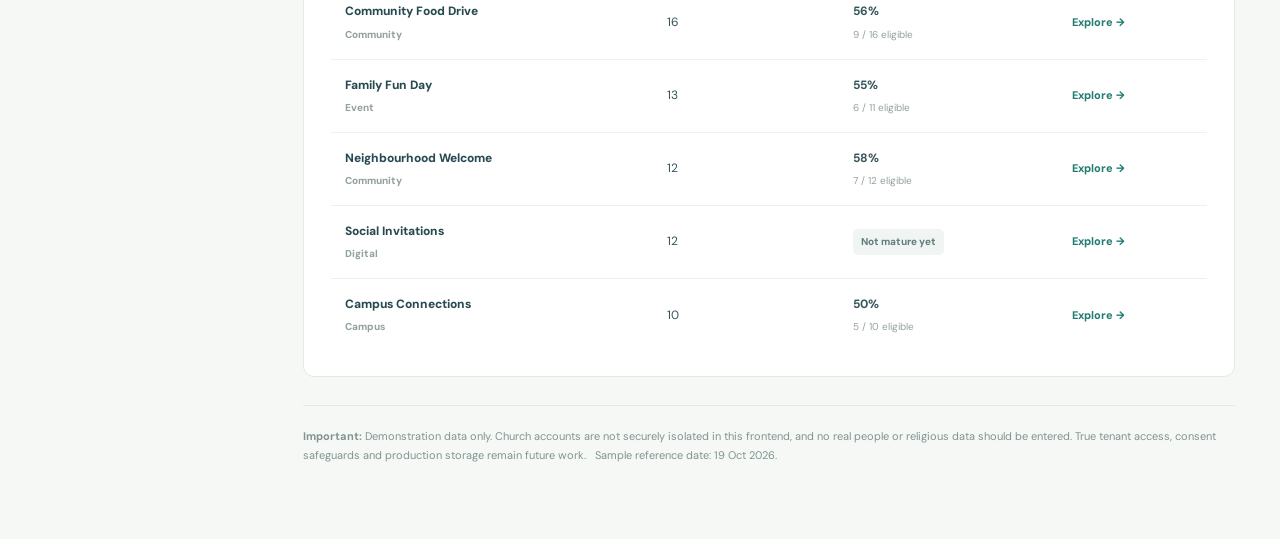
==== commit 6f01992d: "Restore previous approved design: app.html" ====
--- a/app.html
+++ b/app.html
@@ -9,7 +9,7 @@
 <link rel="preconnect" href="https://fonts.googleapis.com">
 <link rel="preconnect" href="https://fonts.gstatic.com" crossorigin>
 <link href="https://fonts.googleapis.com/css2?family=DM+Sans:wght@400;500;600;700;800&family=Manrope:wght@400;500;600;700;800&display=swap" rel="stylesheet">
-<link rel="stylesheet" href="mvp.css?v=nord-premium-20261020">
+<link rel="stylesheet" href="mvp.css">
 </head>
 <body>
 <a href="#main-content" style="position:absolute;left:-200px;top:4px;z-index:100;background:#fff;color:#132e3b;padding:8px" onfocus="this.style.left='8px'" onblur="this.style.left='-200px'">Skip to content</a>
--- a/mvp.css
+++ b/mvp.css
@@ -204,91 +204,4 @@
 .modal-actions{flex-direction:column-reverse}
 .modal-actions .btn{width:100%}
 }
-@media(prefers-reduced-motion:reduce){*,*:before,*:after{scroll-behavior:auto!important;transition:none!important;animation:none!important}}
-
-/* Unified Nord / premium editorial SaaS system, 20 October 2026 */
-:root{
---ink:#18392f;--ink-2:#355447;--navy:#173e36;--navy-2:#102e27;
---teal:#387e64;--lime:#e4f7aa;--canvas:#f7f8f3;--paper:#fff;
---line:#dee8db;--muted:#657d70;--subtle:#eef3e8;
---shadow:0 8px 28px rgba(18,57,43,.045)
-}
-body{background:var(--canvas);color:var(--ink);font-size:14px}
-.sidebar{background:#173e36;border-right:1px solid #1f5044}
-.brand-symbol{background:#2c5b47;color:var(--lime);border:1px solid #527963;border-radius:9px}
-.brand-name{color:#fff}.brand-name em{color:var(--lime)}
-.brand-sub{color:#b4cbbc}
-.workspace-label{color:#a1c3b0}
-.side-link{font-size:12px;color:#c7ddd1;border-radius:7px}
-.side-link svg{color:#a5c3ac}
-.side-link.active{background:var(--lime);color:#14372e;font-weight:800;box-shadow:none}
-.side-link.active svg{color:#14372e}
-.side-footer{border-color:#ffffff24}.side-footer a,.side-footer button{color:#e1f2c5}
-.topbar{background:#fcfdfb;border-bottom-color:#e3e9de}
-.breadcrumb b{color:#193c30}
-.select,.input,.field-input{border-color:#d5e2d6;border-radius:7px}
-.demo-label{background:#ebf4e1;border-color:#d5e7c4;color:#3f7550}
-.demo-dot{background:#4c8c5a}
-.avatar{background:#e5efdf;border-color:#d9e9d5;color:#306649}
-.page{max-width:1480px;padding-top:42px}
-.page-head{margin-bottom:29px}
-.kicker{color:#427b60;font-size:10px}
-.page-head h1{font-size:clamp(30px,2.55vw,40px);letter-spacing:-.075em}
-.page-head p{font-size:14px;color:#6a8075}
-.btn{border-color:#d1dfd2;color:#284d3b;border-radius:7px}
-.btn.primary{background:#173e36;color:#fff;border-color:#173e36}
-.btn.primary:hover{background:#2b5747}
-.btn.lime{background:var(--lime);border-color:var(--lime)}
-.btn:hover{background:#e9f3e1}
-.focus-banner{background:#173e36;border-radius:12px;padding:36px 38px}
-.focus-banner:before{border-color:#ffffff20}.focus-banner:after{border-color:#ffffff12}
-.focus-banner .kicker{color:var(--lime)}
-.focus-banner h2{font-size:clamp(22px,2.4vw,33px);letter-spacing:-.065em}
-.focus-banner p{font-size:13px;color:#c3dccc}
-.focus-banner .btn{background:var(--lime);color:#153a30}
-.focus-banner .btn:hover{background:#f0ffcc}
-.metrics{gap:15px;margin-bottom:23px}
-.metric{border-radius:10px;border-color:#e2e9e0;padding:25px 23px;box-shadow:none}
-.metric-label{color:#6d8577}
-.metric-value{font-size:clamp(28px,3vw,42px);letter-spacing:-.075em;color:#1d4737}
-.metric-note.good{color:#367d54}
-.panel{border-color:#e0e8df;border-radius:10px;box-shadow:none;padding:28px}
-.panel-title h2{font-size:17px;color:#25483a}
-.panel-title p{color:#728677}
-.funnel-stage{border-color:#dfeadf;background:#f5f8f1}
-.funnel-stage:first-child{background:#e7f5d3}
-.funnel-stage .number{color:#275d43}
-.funnel-stage .label{color:#47745f}
-.chart-line{stroke:#3b956b}
-.chart-area{fill:#b4dfc0}
-.plot-dot{fill:#2e9066}
-.chart-grid{stroke:#e8eee7}
-.chart-caption{color:#6f8176}
-.legend-dot{background:#3b956b}
-.mini-bars .bar-fill,.bar-fill{background:linear-gradient(90deg,#71af86,#3b8e67)}
-.bar-track{background:#edf4e9}
-.campaign-detail{background:#f5f9f1;border-color:#e0ebdc}
-.campaign-detail .detail-stat{border-color:#dfebdd}
-.tag{background:#ecf6e9;color:#287449}
-.tag.warn{background:#fdf4e8;color:#966d36}
-.table-wrap{border-radius:8px}
-thead th{color:#75897b;background:#fafcf9}
-tbody tr:hover{background:#f7faf2}
-tbody td{color:#36594a}
-.cell-name{color:#244a38}
-.action-link,.panel-title a,.panel-title button{color:#2f8055}
-.task-check{border-color:#d5e6d7;color:#297348}
-.task-check.done{background:#e3f2d4;border-color:#c7dfb9}
-.notice{background:#edf4e8;border-color:#dfe9da;color:#49715b}
-.notice strong{color:#24563e}
-.stage-filter .filter-pill.active{background:#173e36;border-color:#173e36}
-.privacy{color:#788c7c}
-.modal{border-radius:12px}
-.toast{background:#173e36}
-@media(max-width:740px){
-.page{padding-top:28px}
-.focus-banner{padding:25px 22px}
-.focus-banner .btn:hover{background:#f0ffcc}
-.metric{padding:19px 15px}
-.panel{padding:22px 17px}
-}
+@media(prefers-reduced-motion:reduce){*,*:before,*:after{scroll-behavior:auto!important;transition:none!important;animation:none!important}}
